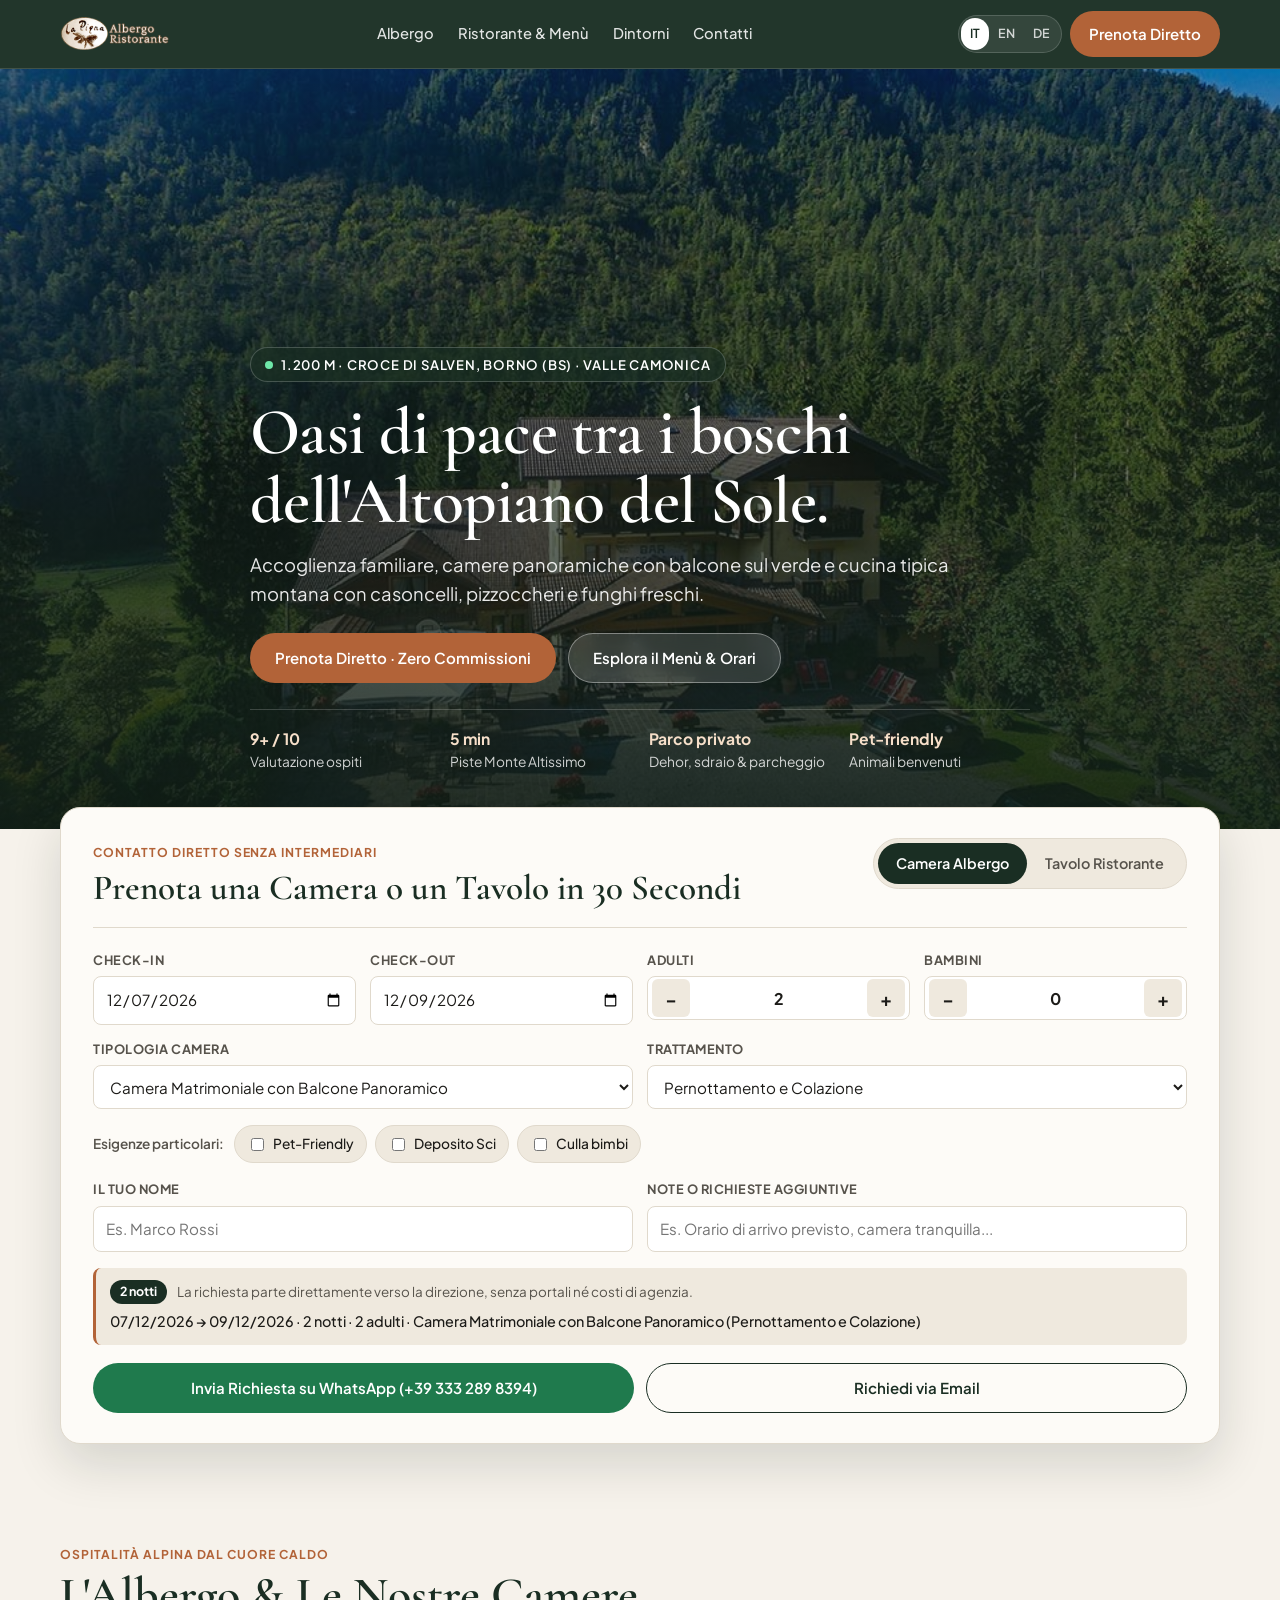
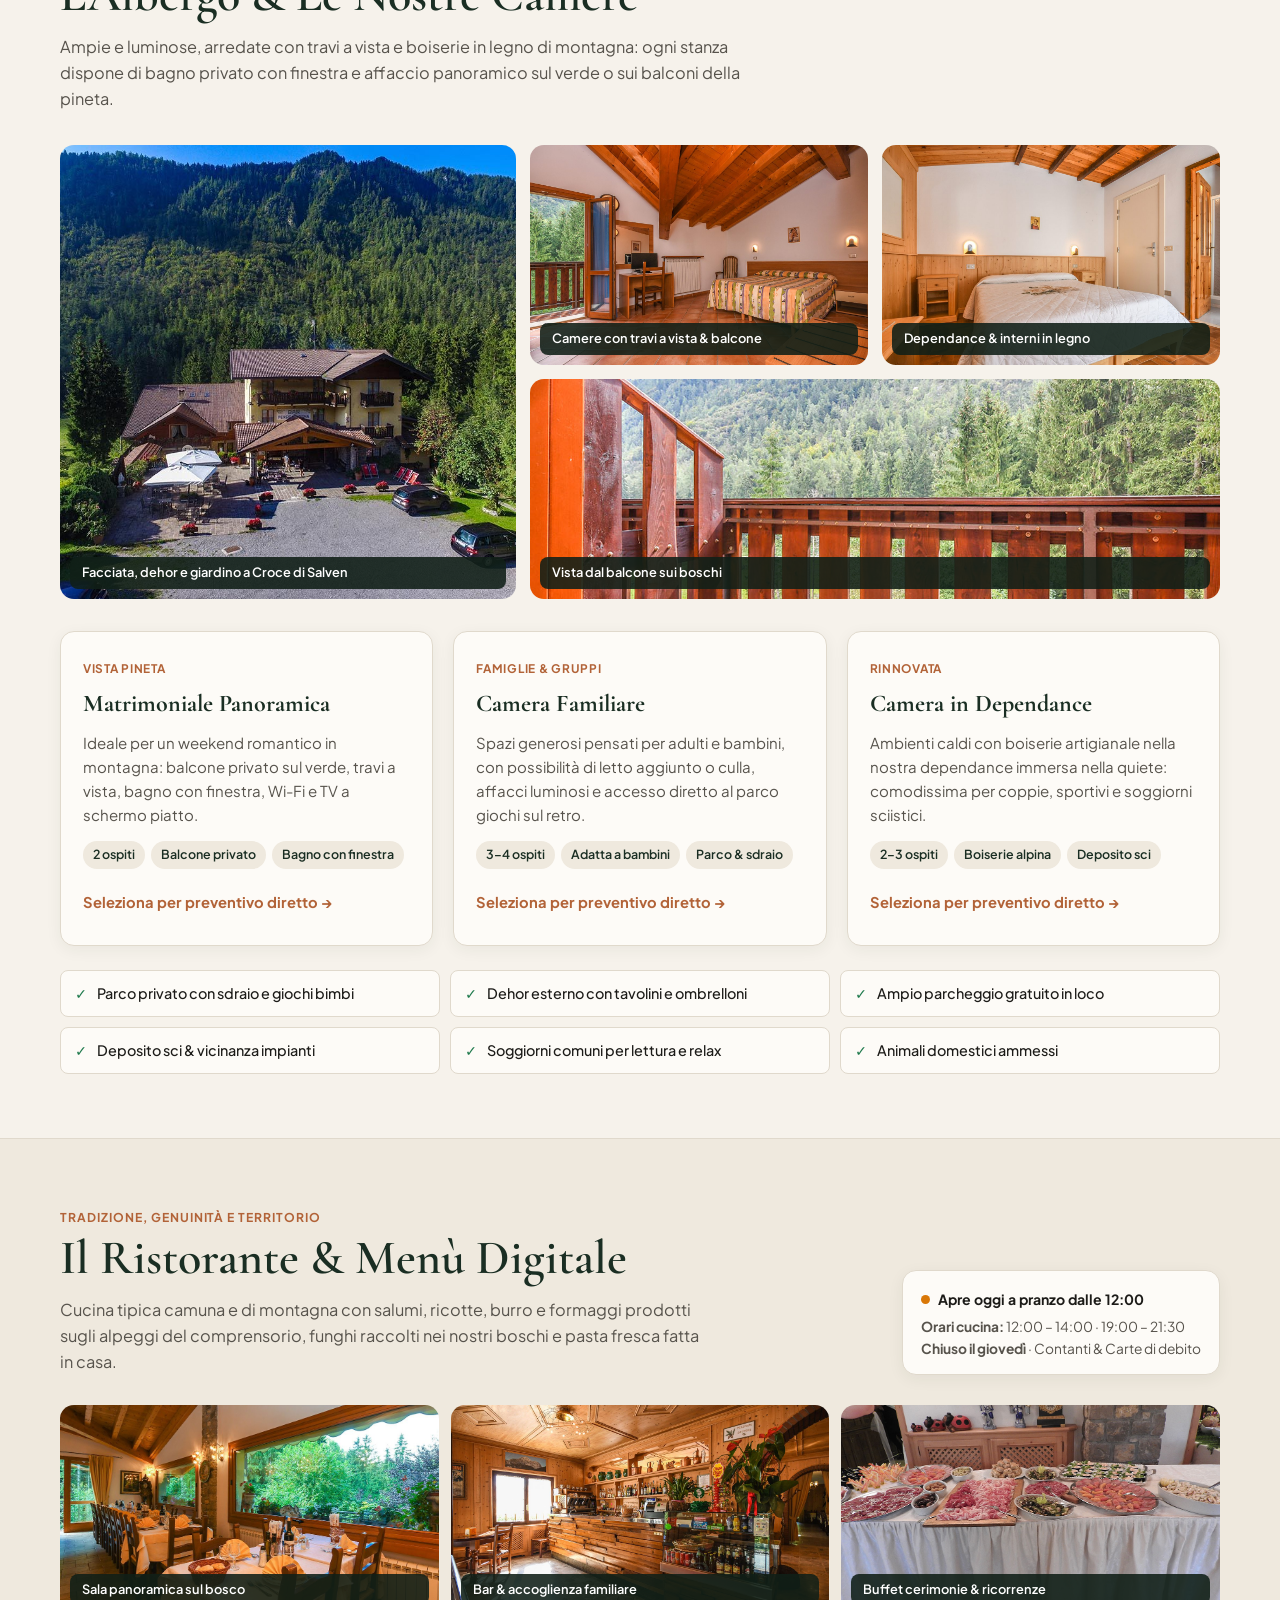
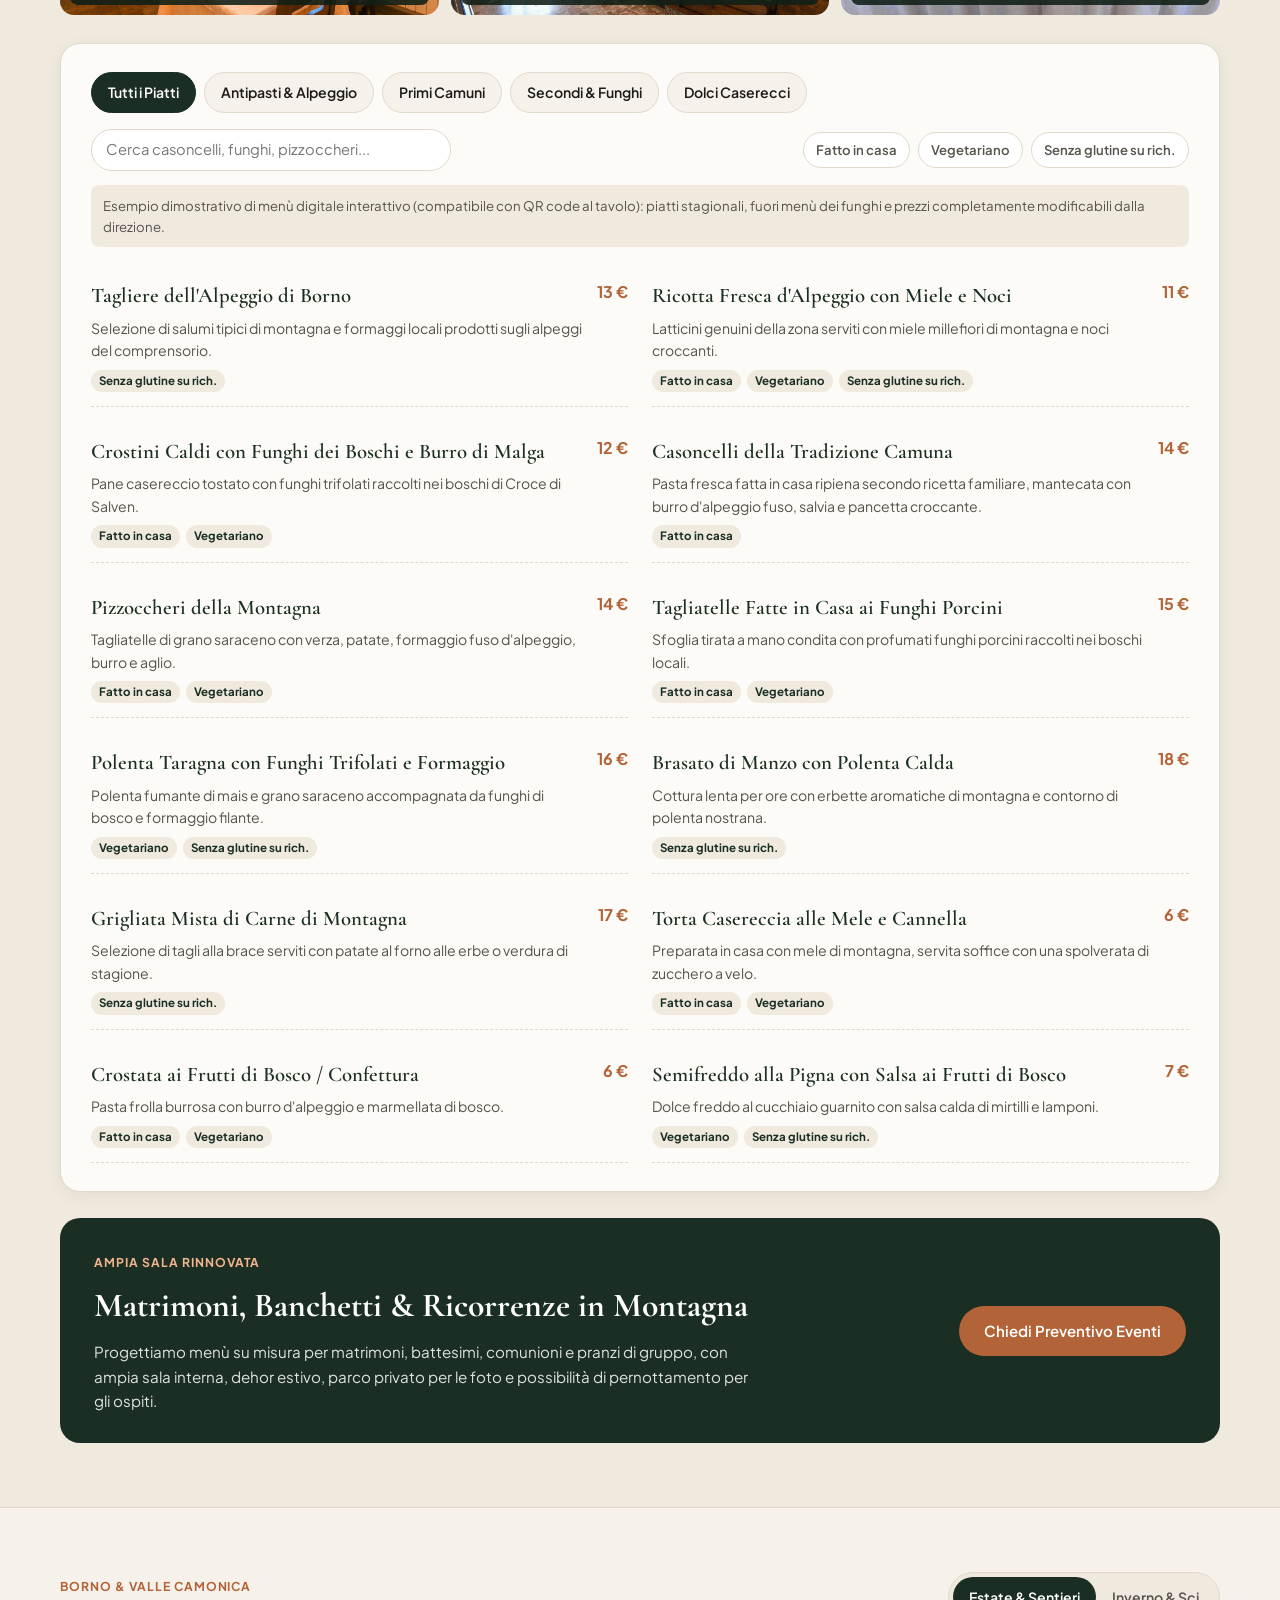
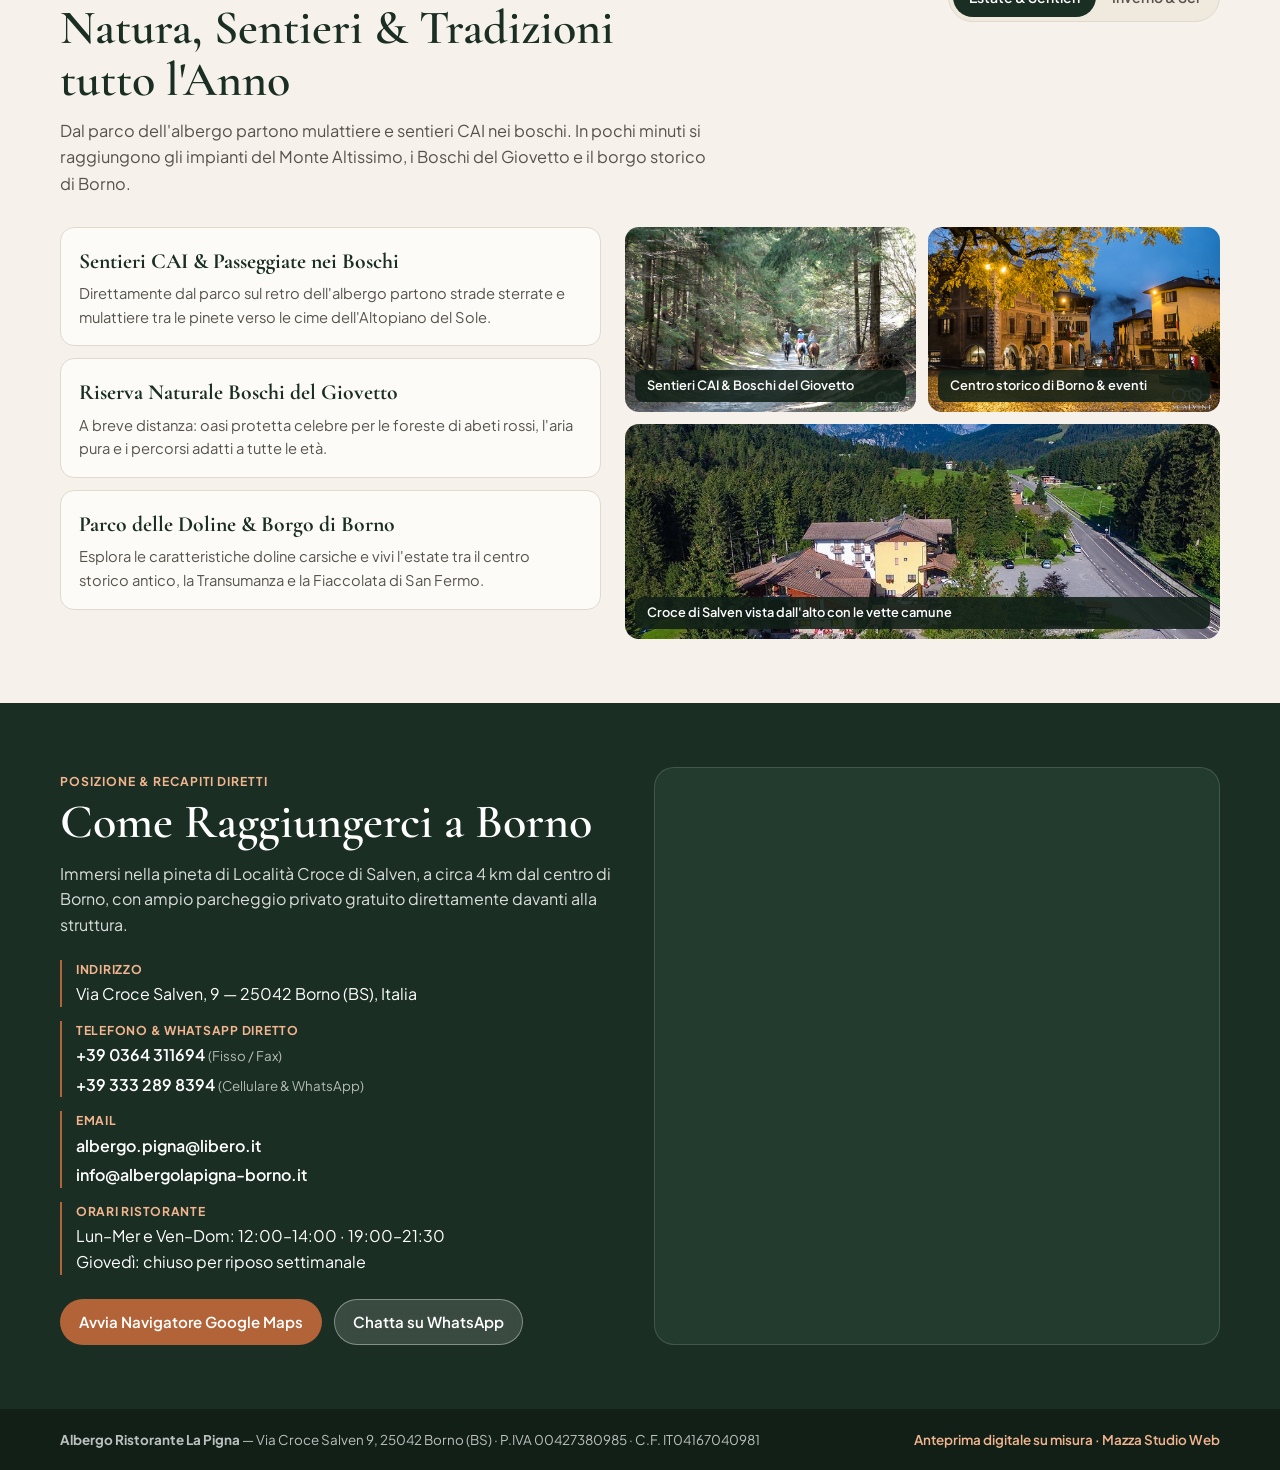
==== albergo-la-pigna/index.html @ 43ca241f "Deploy Albergo Ristorante La Pigna mobile-first demo" ====
<!DOCTYPE html>
<html lang="it">
<head>
  <meta charset="UTF-8">
  <meta name="viewport" content="width=device-width, initial-scale=1.0, viewport-fit=cover">
  <meta name="theme-color" content="#1A2E23">
  <link rel="icon" href="assets/logo.png" type="image/png">
  <title>Albergo Ristorante La Pigna — Croce di Salven, Borno (BS)</title>
  <meta name="description" content="Albergo Ristorante La Pigna a 1.200 m sull'Altopiano del Sole, Borno (Valle Camonica). Camere panoramiche, cucina tipica camuna, menù digitale e prenotazioni dirette senza commissioni.">
  <link rel="preconnect" href="https://fonts.googleapis.com">
  <link rel="preconnect" href="https://fonts.gstatic.com" crossorigin>
  <link href="https://fonts.googleapis.com/css2?family=Cormorant+Garamond:ital,wght@0,500;0,600;0,700;1,500;1,600&family=Plus+Jakarta+Sans:wght@400;500;600;700&display=swap" rel="stylesheet">
  <link rel="stylesheet" href="style.css">
</head>
<body>
  <!-- Header / Navigation -->
  <header class="site-header" id="top">
    <div class="container header-inner">
      <a href="#top" class="brand" aria-label="Albergo Ristorante La Pigna Home">
        <img src="assets/logo.png" alt="Albergo Ristorante La Pigna" class="brand-logo" width="150" height="60">
      </a>

      <nav class="desktop-nav" aria-label="Navigazione principale">
        <a href="#albergo" data-i18n="nav_hotel">Albergo</a>
        <a href="#ristorante" data-i18n="nav_menu">Ristorante &amp; Menù</a>
        <a href="#dintorni" data-i18n="nav_area">Dintorni</a>
        <a href="#contatti" data-i18n="nav_contact">Contatti</a>
      </nav>

      <div class="header-actions">
        <div class="lang-switch" role="group" aria-label="Seleziona lingua">
          <button type="button" class="lang-btn active" data-lang="it">IT</button>
          <button type="button" class="lang-btn" data-lang="en">EN</button>
          <button type="button" class="lang-btn" data-lang="de">DE</button>
        </div>
        <a href="#prenota" class="btn btn-accent header-cta" data-i18n="nav_book">Prenota Diretto</a>
        <button type="button" class="menu-toggle" id="menuToggle" aria-expanded="false" aria-controls="mobileDrawer" aria-label="Apri menu">
          <span></span><span></span><span></span>
        </button>
      </div>
    </div>

    <div class="mobile-drawer" id="mobileDrawer" hidden>
      <nav class="mobile-nav" aria-label="Menu mobile">
        <a href="#albergo" class="drawer-link" data-i18n="nav_hotel">Albergo</a>
        <a href="#ristorante" class="drawer-link" data-i18n="nav_menu">Ristorante &amp; Menù</a>
        <a href="#dintorni" class="drawer-link" data-i18n="nav_area">Dintorni</a>
        <a href="#prenota" class="drawer-link" data-i18n="nav_book">Prenota Diretto</a>
        <a href="#contatti" class="drawer-link" data-i18n="nav_contact">Contatti</a>
        <div class="drawer-phones">
          <a href="tel:+390364311694" class="drawer-phone-link">Fisso: +39 0364 311694</a>
          <a href="tel:+393332898394" class="drawer-phone-link">Cell / WhatsApp: +39 333 289 8394</a>
        </div>
      </nav>
    </div>
  </header>

  <main>
    <!-- Hero -->
    <section class="hero">
      <div class="hero-media">
        <img src="assets/ext-4.jpg" alt="Albergo Ristorante La Pigna immerso nella pineta di Croce di Salven a Borno" class="hero-img">
        <div class="hero-scrim"></div>
      </div>

      <div class="container hero-content">
        <div class="hero-kicker">
          <span class="dot-live"></span>
          <span data-i18n="hero_kicker">1.200 m · Croce di Salven, Borno (BS) · Valle Camonica</span>
        </div>
        <h1 class="hero-title" data-i18n="hero_title">Oasi di pace tra i boschi dell'Altopiano del Sole.</h1>
        <p class="hero-subtitle" data-i18n="hero_sub">Accoglienza familiare, camere panoramiche con balcone sul verde e cucina tipica montana con casoncelli, pizzoccheri e funghi freschi.</p>

        <div class="hero-ctas">
          <a href="#prenota" class="btn btn-accent btn-lg" data-i18n="hero_cta_book">Prenota Diretto · Zero Commissioni</a>
          <a href="#ristorante" class="btn btn-ghost btn-lg" data-i18n="hero_cta_menu">Esplora il Menù &amp; Orari</a>
        </div>

        <ul class="hero-trust" aria-label="Punti di forza">
          <li><strong>9+ / 10</strong> <span data-i18n="trust_rating">Valutazione ospiti</span></li>
          <li><strong>5 min</strong> <span data-i18n="trust_ski">Piste Monte Altissimo</span></li>
          <li><strong>Parco privato</strong> <span data-i18n="trust_park">Dehor, sdraio &amp; parcheggio</span></li>
          <li><strong>Pet-friendly</strong> <span data-i18n="trust_pets">Animali benvenuti</span></li>
        </ul>
      </div>
    </section>

    <!-- Direct Booking & Table Widget -->
    <section class="booking-section" id="prenota">
      <div class="container">
        <div class="booking-card">
          <div class="booking-header">
            <div>
              <span class="eyebrow" data-i18n="book_eyebrow">Contatto Diretto Senza Intermediari</span>
              <h2 class="section-title-sm" data-i18n="book_title">Prenota una Camera o un Tavolo in 30 Secondi</h2>
            </div>
            <div class="booking-tabs" role="tablist" aria-label="Tipo di prenotazione">
              <button type="button" class="tab-btn active" role="tab" aria-selected="true" data-tab="room" id="tabRoom" data-i18n="tab_room">Camera Albergo</button>
              <button type="button" class="tab-btn" role="tab" aria-selected="false" data-tab="table" id="tabTable" data-i18n="tab_table">Tavolo Ristorante</button>
            </div>
          </div>

          <!-- Room Form -->
          <div class="tab-panel active" id="panelRoom" role="tabpanel" aria-labelledby="tabRoom">
            <form id="roomForm" class="booking-form" novalidate>
              <div class="form-grid">
                <label class="field">
                  <span data-i18n="lbl_checkin">Check-in</span>
                  <input type="date" id="roomCheckin" required>
                </label>
                <label class="field">
                  <span data-i18n="lbl_checkout">Check-out</span>
                  <input type="date" id="roomCheckout" required>
                </label>
                <div class="field">
                  <span data-i18n="lbl_adults">Adulti</span>
                  <div class="stepper">
                    <button type="button" class="step-btn" data-target="adultsCount" data-delta="-1" aria-label="Riduci adulti">−</button>
                    <output id="adultsCount">2</output>
                    <button type="button" class="step-btn" data-target="adultsCount" data-delta="1" aria-label="Aumenta adulti">+</button>
                  </div>
                </div>
                <div class="field">
                  <span data-i18n="lbl_children">Bambini</span>
                  <div class="stepper">
                    <button type="button" class="step-btn" data-target="childrenCount" data-delta="-1" aria-label="Riduci bambini">−</button>
                    <output id="childrenCount">0</output>
                    <button type="button" class="step-btn" data-target="childrenCount" data-delta="1" aria-label="Aumenta bambini">+</button>
                  </div>
                </div>
                <label class="field field-wide">
                  <span data-i18n="lbl_roomtype">Tipologia Camera</span>
                  <select id="roomType">
                    <option value="Camera Matrimoniale con Balcone Panoramico">Camera Matrimoniale con Balcone Panoramico</option>
                    <option value="Camera Familiare Travi a Vista">Camera Familiare Travi a Vista</option>
                    <option value="Camera in Dependance Moderna">Camera in Dependance Moderna</option>
                  </select>
                </label>
                <label class="field field-wide">
                  <span data-i18n="lbl_board">Trattamento</span>
                  <select id="boardType">
                    <option value="Pernottamento e Colazione">Pernottamento e Colazione</option>
                    <option value="Mezza Pensione (Cucina Tipica)">Mezza Pensione (Cucina Tipica)</option>
                    <option value="Pensione Completa">Pensione Completa</option>
                    <option value="Solo Pernottamento">Solo Pernottamento</option>
                  </select>
                </label>
              </div>

              <div class="extra-row">
                <span class="extra-label" data-i18n="lbl_extras">Esigenze particolari:</span>
                <div class="chip-group">
                  <label class="check-chip"><input type="checkbox" value="Animale domestico al seguito" class="room-extra"> <span data-i18n="ext_pet">Pet-Friendly</span></label>
                  <label class="check-chip"><input type="checkbox" value="Deposito sci" class="room-extra"> <span data-i18n="ext_ski">Deposito Sci</span></label>
                  <label class="check-chip"><input type="checkbox" value="Richiesta culla" class="room-extra"> <span data-i18n="ext_crib">Culla bimbi</span></label>
                </div>
              </div>

              <div class="form-grid form-grid-2">
                <label class="field">
                  <span data-i18n="lbl_name">Il tuo Nome</span>
                  <input type="text" id="roomGuestName" placeholder="Es. Marco Rossi">
                </label>
                <label class="field">
                  <span data-i18n="lbl_notes">Note o richieste aggiuntive</span>
                  <input type="text" id="roomNotes" placeholder="Es. Orario di arrivo previsto, camera tranquilla...">
                </label>
              </div>

              <div class="booking-preview" id="roomPreview">
                <div class="preview-meta">
                  <span class="nights-pill" id="nightsBadge">2 notti</span>
                  <span data-i18n="preview_note">La richiesta parte direttamente verso la direzione, senza portali né costi di agenzia.</span>
                </div>
                <p class="preview-text" id="roomSummaryText"></p>
              </div>

              <div class="form-actions">
                <a href="#" id="roomWaBtn" target="_blank" rel="noopener noreferrer" class="btn btn-whatsapp btn-lg" data-i18n="btn_wa_room">Invia Richiesta su WhatsApp (+39 333 289 8394)</a>
                <a href="#" id="roomMailBtn" class="btn btn-outline btn-lg" data-i18n="btn_mail_room">Richiedi via Email</a>
              </div>
            </form>
          </div>

          <!-- Table Form -->
          <div class="tab-panel" id="panelTable" role="tabpanel" aria-labelledby="tabTable" hidden>
            <form id="tableForm" class="booking-form" novalidate>
              <div class="form-grid">
                <label class="field">
                  <span data-i18n="lbl_tdate">Data</span>
                  <input type="date" id="tableDate" required>
                </label>
                <label class="field">
                  <span data-i18n="lbl_slot">Fascia Oraria</span>
                  <select id="tableSlot">
                    <option value="Pranzo (12:00 - 14:00)">Pranzo (12:00 – 14:00)</option>
                    <option value="Cena (19:00 - 21:30)">Cena (19:00 – 21:30)</option>
                  </select>
                </label>
                <div class="field">
                  <span data-i18n="lbl_guests">Coperti</span>
                  <div class="stepper">
                    <button type="button" class="step-btn" data-target="tableGuestsCount" data-delta="-1" aria-label="Riduci coperti">−</button>
                    <output id="tableGuestsCount">4</output>
                    <button type="button" class="step-btn" data-target="tableGuestsCount" data-delta="1" aria-label="Aumenta coperti">+</button>
                  </div>
                </div>
                <label class="field">
                  <span data-i18n="lbl_occasion">Occasione</span>
                  <select id="tableOccasion">
                    <option value="Pranzo o Cena alla carta">Pranzo o Cena alla carta</option>
                    <option value="Tavolata di famiglia">Tavolata di famiglia</option>
                    <option value="Banchetto / Ricorrenza">Banchetto / Ricorrenza</option>
                  </select>
                </label>
              </div>

              <div class="alert-thursday" id="thursdayAlert" hidden role="status">
                <strong data-i18n="thu_title">Giorno di chiusura settimanale:</strong>
                <span data-i18n="thu_msg">il giovedì il ristorante osserva il turno di chiusura. Scegli un altro giorno tra lunedì, martedì, mercoledì, venerdì, sabato o domenica.</span>
              </div>

              <div class="form-grid form-grid-2">
                <label class="field">
                  <span data-i18n="lbl_name">Il tuo Nome</span>
                  <input type="text" id="tableGuestName" placeholder="Es. Laura Bianchi">
                </label>
                <label class="field">
                  <span data-i18n="lbl_allergies">Note o allergie alimentari</span>
                  <input type="text" id="tableNotes" placeholder="Es. Seggiolone bimbo, intolleranza al glutine, dehor esterno...">
                </label>
              </div>

              <div class="booking-preview">
                <p class="preview-text" id="tableSummaryText"></p>
              </div>

              <div class="form-actions">
                <a href="#" id="tableWaBtn" target="_blank" rel="noopener noreferrer" class="btn btn-whatsapp btn-lg" data-i18n="btn_wa_table">Prenota Tavolo su WhatsApp</a>
                <a href="tel:+390364311694" class="btn btn-outline btn-lg" data-i18n="btn_call_fixed">Chiama +39 0364 311694</a>
              </div>
            </form>
          </div>
        </div>
      </div>
    </section>

    <!-- Hotel & Rooms -->
    <section class="section" id="albergo">
      <div class="container">
        <div class="section-head">
          <span class="eyebrow" data-i18n="hotel_eyebrow">Ospitalità Alpina dal Cuore Caldo</span>
          <h2 class="section-title" data-i18n="hotel_title">L'Albergo &amp; Le Nostre Camere</h2>
          <p class="section-desc" data-i18n="hotel_desc">Ampie e luminose, arredate con travi a vista e boiserie in legno di montagna: ogni stanza dispone di bagno privato con finestra e affaccio panoramico sul verde o sui balconi della pineta.</p>
        </div>

        <div class="gallery-bento">
          <button type="button" class="bento-item bento-lg gallery-trigger" data-idx="0" aria-label="Apri foto facciata Albergo La Pigna">
            <img src="assets/ext-4.jpg" alt="Facciata alpina e dehor con ombrelloni dell'Albergo Ristorante La Pigna" loading="lazy">
            <span class="bento-caption" data-i18n="cap_ext">Facciata, dehor e giardino a Croce di Salven</span>
          </button>
          <button type="button" class="bento-item gallery-trigger" data-idx="1" aria-label="Apri foto camera con travi a vista e balcone">
            <img src="assets/room-1.jpg" alt="Camera luminosa con travi a vista in legno e portafinestra sul balcone" loading="lazy">
            <span class="bento-caption" data-i18n="cap_room1">Camere con travi a vista &amp; balcone</span>
          </button>
          <button type="button" class="bento-item gallery-trigger" data-idx="2" aria-label="Apri foto camera ristrutturata con boiserie">
            <img src="assets/room-4.jpg" alt="Camera rinnovata con boiserie in legno naturale" loading="lazy">
            <span class="bento-caption" data-i18n="cap_room4">Dependance &amp; interni in legno</span>
          </button>
          <button type="button" class="bento-item gallery-trigger" data-idx="3" aria-label="Apri foto vista dal balcone privato">
            <img src="assets/room-3.jpg" alt="Vista panoramica sulle pinete di Borno dal balcone privato della camera" loading="lazy">
            <span class="bento-caption" data-i18n="cap_balcony">Vista dal balcone sui boschi</span>
          </button>
        </div>

        <div class="rooms-grid">
          <article class="room-card">
            <div class="room-body">
              <span class="room-tag" data-i18n="r1_tag">Vista Pineta</span>
              <h3 data-i18n="r1_name">Matrimoniale Panoramica</h3>
              <p data-i18n="r1_desc">Ideale per un weekend romantico in montagna: balcone privato sul verde, travi a vista, bagno con finestra, Wi-Fi e TV a schermo piatto.</p>
              <ul class="room-specs">
                <li>2 ospiti</li>
                <li>Balcone privato</li>
                <li>Bagno con finestra</li>
              </ul>
              <button type="button" class="btn-link pick-room" data-room="Camera Matrimoniale con Balcone Panoramico" data-i18n="r_cta">Seleziona per preventivo diretto →</button>
            </div>
          </article>

          <article class="room-card">
            <div class="room-body">
              <span class="room-tag" data-i18n="r2_tag">Famiglie &amp; Gruppi</span>
              <h3 data-i18n="r2_name">Camera Familiare</h3>
              <p data-i18n="r2_desc">Spazi generosi pensati per adulti e bambini, con possibilità di letto aggiunto o culla, affacci luminosi e accesso diretto al parco giochi sul retro.</p>
              <ul class="room-specs">
                <li>3–4 ospiti</li>
                <li>Adatta a bambini</li>
                <li>Parco &amp; sdraio</li>
              </ul>
              <button type="button" class="btn-link pick-room" data-room="Camera Familiare Travi a Vista" data-i18n="r_cta">Seleziona per preventivo diretto →</button>
            </div>
          </article>

          <article class="room-card">
            <div class="room-body">
              <span class="room-tag" data-i18n="r3_tag">Rinnovata</span>
              <h3 data-i18n="r3_name">Camera in Dependance</h3>
              <p data-i18n="r3_desc">Ambienti caldi con boiserie artigianale nella nostra dependance immersa nella quiete: comodissima per coppie, sportivi e soggiorni sciistici.</p>
              <ul class="room-specs">
                <li>2–3 ospiti</li>
                <li>Boiserie alpina</li>
                <li>Deposito sci</li>
              </ul>
              <button type="button" class="btn-link pick-room" data-room="Camera in Dependance Moderna" data-i18n="r_cta">Seleziona per preventivo diretto →</button>
            </div>
          </article>
        </div>

        <div class="amenities-strip">
          <div class="amenity-pill"><span>✓</span> <span data-i18n="am1">Parco privato con sdraio e giochi bimbi</span></div>
          <div class="amenity-pill"><span>✓</span> <span data-i18n="am2">Dehor esterno con tavolini e ombrelloni</span></div>
          <div class="amenity-pill"><span>✓</span> <span data-i18n="am3">Ampio parcheggio gratuito in loco</span></div>
          <div class="amenity-pill"><span>✓</span> <span data-i18n="am4">Deposito sci &amp; vicinanza impianti</span></div>
          <div class="amenity-pill"><span>✓</span> <span data-i18n="am5">Soggiorni comuni per lettura e relax</span></div>
          <div class="amenity-pill"><span>✓</span> <span data-i18n="am6">Animali domestici ammessi</span></div>
        </div>
      </div>
    </section>

    <!-- Restaurant & Interactive Digital Menu -->
    <section class="section section-alt" id="ristorante">
      <div class="container">
        <div class="section-head-split">
          <div>
            <span class="eyebrow" data-i18n="rest_eyebrow">Tradizione, Genuinità e Territorio</span>
            <h2 class="section-title" data-i18n="rest_title">Il Ristorante &amp; Menù Digitale</h2>
            <p class="section-desc" data-i18n="rest_desc">Cucina tipica camuna e di montagna con salumi, ricotte, burro e formaggi prodotti sugli alpeggi del comprensorio, funghi raccolti nei nostri boschi e pasta fresca fatta in casa.</p>
          </div>
          <div class="hours-box">
            <div class="live-status" id="liveOpenStatus">
              <span class="status-dot"></span>
              <span id="liveOpenText">Verifica orario...</span>
            </div>
            <p class="hours-lines">
              <strong data-i18n="hrs_label">Orari cucina:</strong> 12:00 – 14:00 · 19:00 – 21:30<br>
              <strong data-i18n="hrs_closed">Chiuso il giovedì</strong> · <span data-i18n="hrs_pay">Contanti &amp; Carte di debito</span>
            </p>
          </div>
        </div>

        <div class="rest-gallery">
          <button type="button" class="rest-photo gallery-trigger" data-idx="4" aria-label="Apri foto sala ristorante panoramica">
            <img src="assets/rest-2.jpg" alt="Sala ristorante con vetrate panoramiche sul bosco di Croce di Salven" loading="lazy">
            <span class="bento-caption" data-i18n="cap_hall">Sala panoramica sul bosco</span>
          </button>
          <button type="button" class="rest-photo gallery-trigger" data-idx="5" aria-label="Apri foto bar e accoglienza in legno">
            <img src="assets/rest-1.jpg" alt="Bar alpino e banco accoglienza in legno dell'Albergo La Pigna" loading="lazy">
            <span class="bento-caption" data-i18n="cap_bar">Bar &amp; accoglienza familiare</span>
          </button>
          <button type="button" class="rest-photo gallery-trigger" data-idx="6" aria-label="Apri foto buffet per banchetti e cerimonie">
            <img src="assets/rest-4.jpg" alt="Gran buffet di salumi e specialità montane per cerimonie e banchetti" loading="lazy">
            <span class="bento-caption" data-i18n="cap_banquet">Buffet cerimonie &amp; ricorrenze</span>
          </button>
        </div>

        <!-- QR Interactive Menu Engine -->
        <div class="menu-shell">
          <div class="menu-toolbar">
            <div class="menu-cats" role="tablist" aria-label="Categorie del menù">
              <button type="button" class="cat-pill active" data-cat="all" data-i18n="cat_all">Tutti i Piatti</button>
              <button type="button" class="cat-pill" data-cat="antipasti" data-i18n="cat_ant">Antipasti &amp; Alpeggio</button>
              <button type="button" class="cat-pill" data-cat="primi" data-i18n="cat_primi">Primi Camuni</button>
              <button type="button" class="cat-pill" data-cat="secondi" data-i18n="cat_sec">Secondi &amp; Funghi</button>
              <button type="button" class="cat-pill" data-cat="dolci" data-i18n="cat_dolci">Dolci Caserecci</button>
            </div>

            <div class="menu-filters">
              <div class="search-wrap">
                <input type="search" id="menuSearch" placeholder="Cerca casoncelli, funghi, pizzoccheri..." aria-label="Cerca nel menù">
              </div>
              <div class="diet-chips">
                <button type="button" class="diet-chip" data-tag="casa" data-i18n="tag_home">Fatto in casa</button>
                <button type="button" class="diet-chip" data-tag="veg" data-i18n="tag_veg">Vegetariano</button>
                <button type="button" class="diet-chip" data-tag="sg" data-i18n="tag_gf">Senza glutine su rich.</button>
              </div>
            </div>
          </div>

          <p class="menu-demo-note" data-i18n="menu_note">Esempio dimostrativo di menù digitale interattivo (compatibile con QR code al tavolo): piatti stagionali, fuori menù dei funghi e prezzi completamente modificabili dalla direzione.</p>

          <div class="menu-list" id="menuList" aria-live="polite"></div>

          <div class="menu-empty" id="menuEmpty" hidden>
            <p data-i18n="menu_empty">Nessun piatto corrisponde ai filtri selezionati.</p>
            <button type="button" class="btn btn-outline" id="resetMenuBtn" data-i18n="menu_reset">Mostra tutto il menù</button>
          </div>
        </div>

        <!-- Banquets Spotlight -->
        <div class="banquet-banner">
          <div class="banquet-text">
            <span class="eyebrow eyebrow-light" data-i18n="banq_eye">Ampia Sala Rinnovata</span>
            <h3 data-i18n="banq_title">Matrimoni, Banchetti &amp; Ricorrenze in Montagna</h3>
            <p data-i18n="banq_desc">Progettiamo menù su misura per matrimoni, battesimi, comunioni e pranzi di gruppo, con ampia sala interna, dehor estivo, parco privato per le foto e possibilità di pernottamento per gli ospiti.</p>
          </div>
          <a href="https://wa.me/393332898394?text=Buongiorno%2C%20vorremmo%20informazioni%20per%20organizzare%20un%20banchetto%20o%20ricorrenza%20presso%20l%27Albergo%20Ristorante%20La%20Pigna." target="_blank" rel="noopener noreferrer" class="btn btn-accent btn-lg" data-i18n="banq_cta">Chiedi Preventivo Eventi</a>
        </div>
      </div>
    </section>

    <!-- Surroundings & 4 Seasons -->
    <section class="section" id="dintorni">
      <div class="container">
        <div class="section-head-split">
          <div>
            <span class="eyebrow" data-i18n="area_eyebrow">Borno &amp; Valle Camonica</span>
            <h2 class="section-title" data-i18n="area_title">Natura, Sentieri &amp; Tradizioni tutto l'Anno</h2>
            <p class="section-desc" data-i18n="area_desc">Dal parco dell'albergo partono mulattiere e sentieri CAI nei boschi. In pochi minuti si raggiungono gli impianti del Monte Altissimo, i Boschi del Giovetto e il borgo storico di Borno.</p>
          </div>
          <div class="season-tabs" role="group" aria-label="Stagione">
            <button type="button" class="season-btn active" data-season="summer" data-i18n="sea_sum">Estate &amp; Sentieri</button>
            <button type="button" class="season-btn" data-season="winter" data-i18n="sea_win">Inverno &amp; Sci</button>
          </div>
        </div>

        <div class="area-grid">
          <div class="area-cards" id="areaCards"></div>
          <div class="area-photos">
            <button type="button" class="area-photo gallery-trigger" data-idx="7" aria-label="Apri foto sentiero nei boschi di Borno">
              <img src="assets/dint-2.jpg" alt="Escursione tra gli abeti nei boschi dell'Altopiano del Sole" loading="lazy">
              <span class="bento-caption" data-i18n="cap_trail">Sentieri CAI &amp; Boschi del Giovetto</span>
            </button>
            <button type="button" class="area-photo gallery-trigger" data-idx="8" aria-label="Apri foto piazza storica di Borno la sera">
              <img src="assets/dint-3.jpg" alt="Piazza storica illuminata di Borno in Valle Camonica" loading="lazy">
              <span class="bento-caption" data-i18n="cap_borno">Centro storico di Borno &amp; eventi</span>
            </button>
            <button type="button" class="area-photo area-photo-wide gallery-trigger" data-idx="9" aria-label="Apri foto aerea valli attorno all'Albergo La Pigna">
              <img src="assets/ext-1.jpg" alt="Vista aerea dell'Albergo La Pigna circondato dalle vette della Valle Camonica" loading="lazy">
              <span class="bento-caption" data-i18n="cap_aerial">Croce di Salven vista dall'alto con le vette camune</span>
            </button>
          </div>
        </div>
      </div>
    </section>

    <!-- Location & Unified Contacts -->
    <section class="section section-dark" id="contatti">
      <div class="container">
        <div class="contacts-grid">
          <div class="contacts-info">
            <span class="eyebrow eyebrow-light" data-i18n="cnt_eye">Posizione &amp; Recapiti Diretti</span>
            <h2 class="section-title section-title-light" data-i18n="cnt_title">Come Raggiungerci a Borno</h2>
            <p class="contacts-lead" data-i18n="cnt_lead">Immersi nella pineta di Località Croce di Salven, a circa 4 km dal centro di Borno, con ampio parcheggio privato gratuito direttamente davanti alla struttura.</p>

            <div class="contact-items">
              <div class="contact-item">
                <span class="ci-label" data-i18n="ci_addr">Indirizzo</span>
                <p>Via Croce Salven, 9 — 25042 Borno (BS), Italia</p>
              </div>
              <div class="contact-item">
                <span class="ci-label" data-i18n="ci_phones">Telefono &amp; WhatsApp Diretto</span>
                <div class="ci-links">
                  <a href="tel:+390364311694">+39 0364 311694 <small>(Fisso / Fax)</small></a>
                  <a href="https://wa.me/393332898394" target="_blank" rel="noopener noreferrer">+39 333 289 8394 <small>(Cellulare &amp; WhatsApp)</small></a>
                </div>
              </div>
              <div class="contact-item">
                <span class="ci-label">Email</span>
                <div class="ci-links">
                  <a href="mailto:albergo.pigna@libero.it">albergo.pigna@libero.it</a>
                  <a href="mailto:info@albergolapigna-borno.it">info@albergolapigna-borno.it</a>
                </div>
              </div>
              <div class="contact-item">
                <span class="ci-label" data-i18n="ci_hours">Orari Ristorante</span>
                <p data-i18n="ci_hours_val">Lun–Mer e Ven–Dom: 12:00–14:00 · 19:00–21:30<br>Giovedì: chiuso per riposo settimanale</p>
              </div>
            </div>

            <div class="contacts-btns">
              <a href="https://www.google.com/maps/dir/?api=1&destination=45.9456689,10.1545674" target="_blank" rel="noopener noreferrer" class="btn btn-accent" data-i18n="btn_maps">Avvia Navigatore Google Maps</a>
              <a href="https://wa.me/393332898394" target="_blank" rel="noopener noreferrer" class="btn btn-ghost" data-i18n="btn_chat_wa">Chatta su WhatsApp</a>
            </div>
          </div>

          <div class="map-frame-wrap">
            <iframe
              title="Mappa Albergo Ristorante La Pigna Borno"
              src="https://maps.google.com/maps?q=45.9456689,10.1545674&hl=it&z=14&output=embed"
              loading="lazy"
              referrerpolicy="no-referrer-when-downgrade"
              allowfullscreen>
            </iframe>
          </div>
        </div>
      </div>
    </section>
  </main>

  <footer class="site-footer">
    <div class="container footer-inner">
      <div>
        <strong>Albergo Ristorante La Pigna</strong> — Via Croce Salven 9, 25042 Borno (BS) · P.IVA 00427380985 · C.F. IT04167040981
      </div>
      <div class="footer-credit" data-i18n="footer_demo">
        Anteprima digitale su misura · Mazza Studio Web
      </div>
    </div>
  </footer>

  <!-- Mobile Sticky Bottom Bar -->
  <div class="mobile-sticky-bar" aria-label="Azioni rapide">
    <a href="tel:+390364311694" class="sticky-act">
      <span>📞</span>
      <small data-i18n="st_call">Chiama</small>
    </a>
    <a href="#ristorante" class="sticky-act">
      <span>🍽️</span>
      <small data-i18n="st_menu">Menù</small>
    </a>
    <a href="#prenota" class="sticky-act sticky-act-primary">
      <span>💬</span>
      <small data-i18n="st_book">Prenota Diretto</small>
    </a>
  </div>

  <!-- Lightbox Modal -->
  <div class="lightbox" id="lightbox" hidden role="dialog" aria-modal="true" aria-label="Galleria fotografica">
    <button type="button" class="lb-close" id="lbClose" aria-label="Chiudi">✕</button>
    <button type="button" class="lb-nav lb-prev" id="lbPrev" aria-label="Foto precedente">‹</button>
    <figure class="lb-figure">
      <img src="" alt="" id="lbImg">
      <figcaption id="lbCap"></figcaption>
    </figure>
    <button type="button" class="lb-nav lb-next" id="lbNext" aria-label="Foto successiva">›</button>
  </div>

  <script src="app.js"></script>
</body>
</html>
---- albergo-la-pigna/style.css ----
:root {
  --bg: #F6F2EB;
  --surface: #FDFBF7;
  --surface-alt: #EFE9DE;
  --spruce: #1A2E23;
  --spruce-deep: #111F17;
  --accent: #B26338;
  --accent-hover: #984F28;
  --whatsapp: #1F7A4D;
  --whatsapp-hover: #18623D;
  --ink: #1C1B18;
  --muted: #57534C;
  --border: #E0D9CC;
  --border-dark: rgba(255, 255, 255, 0.14);
  --radius-sm: 8px;
  --radius: 14px;
  --radius-lg: 20px;
  --shadow-sm: 0 4px 16px rgba(26, 46, 35, 0.06);
  --shadow-lg: 0 20px 50px rgba(17, 31, 23, 0.14);
  --font-display: 'Cormorant Garamond', Georgia, serif;
  --font-body: 'Plus Jakarta Sans', system-ui, -apple-system, sans-serif;
}

*, *::before, *::after {
  box-sizing: border-box;
}

html {
  scroll-behavior: smooth;
  scroll-padding-top: 76px;
}

body {
  margin: 0;
  background: var(--bg);
  color: var(--ink);
  font-family: var(--font-body);
  font-size: 16px;
  line-height: 1.6;
  -webkit-font-smoothing: antialiased;
  overflow-x: hidden;
  padding-bottom: calc(68px + env(safe-area-inset-bottom));
}

@media (min-width: 768px) {
  body {
    padding-bottom: 0;
  }
}

img {
  max-width: 100%;
  display: block;
}

a {
  color: inherit;
  text-decoration: none;
}

button, input, select {
  font: inherit;
  color: inherit;
}

.container {
  width: min(1160px, 100% - 32px);
  margin-inline: auto;
}

/* Header */
.site-header {
  position: sticky;
  top: 0;
  z-index: 40;
  background: rgba(26, 46, 35, 0.96);
  backdrop-filter: blur(12px);
  border-bottom: 1px solid var(--border-dark);
  color: #fff;
}

.header-inner {
  min-height: 68px;
  display: flex;
  align-items: center;
  justify-content: space-between;
  gap: 12px;
}

.brand {
  display: flex;
  align-items: center;
  flex-shrink: 0;
}

.brand-logo {
  height: 44px;
  width: auto;
  object-fit: contain;
}

.desktop-nav {
  display: none;
  gap: 24px;
  font-size: 0.92rem;
  font-weight: 500;
  color: rgba(255, 255, 255, 0.88);
}

.desktop-nav a:hover {
  color: #fff;
}

.header-actions {
  display: flex;
  align-items: center;
  gap: 8px;
}

.lang-switch {
  display: inline-flex;
  background: rgba(255, 255, 255, 0.08);
  border: 1px solid rgba(255, 255, 255, 0.16);
  border-radius: 999px;
  padding: 2px;
}

.lang-btn {
  border: 0;
  background: transparent;
  color: rgba(255, 255, 255, 0.78);
  font-size: 0.78rem;
  font-weight: 600;
  padding: 6px 9px;
  border-radius: 999px;
  cursor: pointer;
  transition: background 0.2s, color 0.2s;
}

.lang-btn.active {
  background: #fff;
  color: var(--spruce);
}

.site-header .header-cta {
  display: none;
}

.menu-toggle {
  width: 44px;
  height: 44px;
  border-radius: 10px;
  border: 1px solid rgba(255, 255, 255, 0.2);
  background: rgba(255, 255, 255, 0.08);
  display: flex;
  flex-direction: column;
  justify-content: center;
  align-items: center;
  gap: 5px;
  cursor: pointer;
}

.menu-toggle span {
  width: 20px;
  height: 2px;
  background: #fff;
  border-radius: 2px;
}

.mobile-drawer {
  background: var(--spruce-deep);
  border-top: 1px solid var(--border-dark);
  padding: 16px 0 20px;
}

.mobile-nav {
  width: min(1160px, 100% - 32px);
  margin-inline: auto;
  display: flex;
  flex-direction: column;
  gap: 6px;
}

.drawer-link {
  padding: 12px 10px;
  border-radius: var(--radius-sm);
  font-weight: 600;
  color: #fff;
  border-bottom: 1px solid rgba(255, 255, 255, 0.06);
}

.drawer-phones {
  display: flex;
  flex-direction: column;
  gap: 8px;
  margin-top: 8px;
  padding: 12px;
  background: rgba(255, 255, 255, 0.06);
  border-radius: var(--radius-sm);
}

.drawer-phone-link {
  font-size: 0.9rem;
  color: #f3e9dc;
}

@media (min-width: 920px) {
  .desktop-nav {
    display: flex;
  }
  .site-header .header-cta {
    display: inline-flex;
  }
  .menu-toggle, .mobile-drawer {
    display: none !important;
  }
}

/* Buttons */
.btn {
  display: inline-flex;
  align-items: center;
  justify-content: center;
  gap: 8px;
  min-height: 44px;
  padding: 10px 18px;
  border-radius: 999px;
  font-weight: 600;
  font-size: 0.94rem;
  border: 1px solid transparent;
  cursor: pointer;
  transition: transform 0.15s ease, background 0.2s ease, border-color 0.2s ease;
  text-align: center;
}

.btn:active {
  transform: scale(0.98);
}

.btn-lg {
  min-height: 48px;
  padding: 12px 24px;
}

.btn-accent {
  background: var(--accent);
  color: #fff;
}

.btn-accent:hover {
  background: var(--accent-hover);
}

.btn-whatsapp {
  background: var(--whatsapp);
  color: #fff;
}

.btn-whatsapp:hover {
  background: var(--whatsapp-hover);
}

.btn-ghost {
  background: rgba(255, 255, 255, 0.14);
  border-color: rgba(255, 255, 255, 0.38);
  color: #fff;
  backdrop-filter: blur(8px);
}

.btn-ghost:hover {
  background: rgba(255, 255, 255, 0.22);
}

.btn-outline {
  background: transparent;
  border-color: var(--spruce);
  color: var(--spruce);
}

.btn-outline:hover {
  background: var(--spruce);
  color: #fff;
}

.btn-link {
  border: 0;
  background: transparent;
  padding: 8px 0;
  color: var(--accent);
  font-weight: 700;
  font-size: 0.92rem;
  cursor: pointer;
  display: inline-flex;
  align-items: center;
}

.btn-link:hover {
  color: var(--accent-hover);
}

/* Hero */
.hero {
  position: relative;
  min-height: calc(92svh - 68px);
  max-height: 780px;
  display: flex;
  align-items: flex-end;
  padding: 44px 0 56px;
  color: #fff;
  overflow: hidden;
  background: var(--spruce);
}

.hero-media {
  position: absolute;
  inset: 0;
}

.hero-img {
  width: 100%;
  height: 100%;
  object-fit: cover;
  object-position: center 42%;
}

.hero-scrim {
  position: absolute;
  inset: 0;
  background: linear-gradient(180deg, rgba(17, 31, 23, 0.34) 0%, rgba(17, 31, 23, 0.62) 52%, rgba(17, 31, 23, 0.90) 100%);
}

.hero-content {
  position: relative;
  z-index: 2;
  max-width: 780px;
}

.hero-kicker {
  display: inline-flex;
  align-items: center;
  gap: 8px;
  font-size: 0.82rem;
  letter-spacing: 0.06em;
  text-transform: uppercase;
  font-weight: 600;
  background: rgba(26, 46, 35, 0.72);
  border: 1px solid rgba(255, 255, 255, 0.2);
  padding: 6px 14px;
  border-radius: 999px;
  margin-bottom: 16px;
}

.dot-live {
  width: 8px;
  height: 8px;
  border-radius: 50%;
  background: #6EE7A8;
}

.hero-title {
  margin: 0 0 14px;
  font-family: var(--font-display);
  font-weight: 600;
  font-size: clamp(2.25rem, 6vw, 4.1rem);
  line-height: 1.05;
  letter-spacing: -0.01em;
}

.hero-subtitle {
  margin: 0 0 24px;
  font-size: clamp(1rem, 2.2vw, 1.15rem);
  color: rgba(255, 255, 255, 0.9);
  max-width: 60ch;
}

.hero-ctas {
  display: flex;
  flex-wrap: wrap;
  gap: 12px;
  margin-bottom: 26px;
}

.hero-trust {
  list-style: none;
  margin: 0;
  padding: 16px 0 0;
  border-top: 1px solid rgba(255, 255, 255, 0.18);
  display: grid;
  grid-template-columns: repeat(2, 1fr);
  gap: 10px 18px;
  font-size: 0.86rem;
}

.hero-trust li strong {
  display: block;
  color: #F6DFC9;
  font-size: 0.98rem;
}

.hero-trust li span {
  color: rgba(255, 255, 255, 0.8);
}

@media (min-width: 768px) {
  .hero-trust {
    grid-template-columns: repeat(4, 1fr);
  }
}

/* Booking Card */
.booking-section {
  position: relative;
  z-index: 5;
  margin-top: -22px;
  padding-bottom: 32px;
}

.booking-card {
  background: var(--surface);
  border: 1px solid var(--border);
  border-radius: var(--radius-lg);
  box-shadow: var(--shadow-lg);
  padding: 22px 18px;
}

@media (min-width: 768px) {
  .booking-card {
    padding: 30px 32px;
  }
}

.booking-header {
  display: flex;
  flex-direction: column;
  gap: 16px;
  margin-bottom: 22px;
  padding-bottom: 18px;
  border-bottom: 1px solid var(--border);
}

@media (min-width: 820px) {
  .booking-header {
    flex-direction: row;
    align-items: flex-end;
    justify-content: space-between;
  }
}

.eyebrow {
  display: inline-block;
  font-size: 0.76rem;
  font-weight: 700;
  letter-spacing: 0.08em;
  text-transform: uppercase;
  color: var(--accent);
  margin-bottom: 6px;
}

.eyebrow-light {
  color: #F2B58F;
}

.section-title-sm {
  margin: 0;
  font-family: var(--font-display);
  font-size: clamp(1.6rem, 3.2vw, 2.2rem);
  font-weight: 600;
  line-height: 1.15;
  color: var(--spruce);
}

.booking-tabs {
  display: inline-flex;
  background: var(--surface-alt);
  padding: 4px;
  border-radius: 999px;
  border: 1px solid var(--border);
  align-self: flex-start;
}

.tab-btn {
  border: 0;
  background: transparent;
  padding: 9px 18px;
  border-radius: 999px;
  font-weight: 600;
  font-size: 0.9rem;
  cursor: pointer;
  color: var(--muted);
  min-height: 40px;
}

.tab-btn.active {
  background: var(--spruce);
  color: #fff;
}

.form-grid {
  display: grid;
  grid-template-columns: 1fr;
  gap: 14px;
  margin-bottom: 16px;
}

@media (min-width: 600px) {
  .form-grid {
    grid-template-columns: repeat(2, 1fr);
  }
}

@media (min-width: 960px) {
  .form-grid {
    grid-template-columns: repeat(4, 1fr);
  }
  .field-wide {
    grid-column: span 2;
  }
  .form-grid-2 {
    grid-template-columns: repeat(2, 1fr);
  }
}

.field {
  display: flex;
  flex-direction: column;
  gap: 6px;
}

.field > span {
  font-size: 0.8rem;
  font-weight: 700;
  color: var(--muted);
  text-transform: uppercase;
  letter-spacing: 0.04em;
}

.field input, .field select {
  width: 100%;
  min-height: 44px;
  padding: 10px 12px;
  border: 1px solid var(--border);
  border-radius: var(--radius-sm);
  background: #fff;
  font-size: 0.95rem;
}

.field input:focus, .field select:focus {
  outline: 2px solid rgba(178, 99, 56, 0.35);
  border-color: var(--accent);
}

.stepper {
  display: flex;
  align-items: center;
  justify-content: space-between;
  min-height: 44px;
  border: 1px solid var(--border);
  border-radius: var(--radius-sm);
  background: #fff;
  padding: 2px 4px;
}

.step-btn {
  width: 38px;
  height: 38px;
  border: 0;
  background: var(--surface-alt);
  border-radius: 6px;
  font-size: 1.15rem;
  font-weight: 700;
  cursor: pointer;
}

.step-btn:hover {
  background: var(--border);
}

.stepper output {
  font-weight: 700;
  font-size: 1rem;
  min-width: 28px;
  text-align: center;
}

.extra-row {
  display: flex;
  flex-wrap: wrap;
  align-items: center;
  gap: 10px;
  margin-bottom: 16px;
}

.extra-label {
  font-size: 0.85rem;
  font-weight: 600;
  color: var(--muted);
}

.chip-group {
  display: flex;
  flex-wrap: wrap;
  gap: 8px;
}

.check-chip {
  display: inline-flex;
  align-items: center;
  gap: 6px;
  padding: 7px 12px;
  border-radius: 999px;
  background: var(--surface-alt);
  border: 1px solid var(--border);
  font-size: 0.86rem;
  font-weight: 500;
  cursor: pointer;
}

.check-chip input {
  accent-color: var(--accent);
}

.alert-thursday {
  background: #FFF3E5;
  border: 1px solid #E5A97C;
  color: #6B3212;
  border-radius: var(--radius-sm);
  padding: 12px 14px;
  margin-bottom: 16px;
  font-size: 0.92rem;
}

.booking-preview {
  background: var(--surface-alt);
  border-left: 3px solid var(--accent);
  border-radius: var(--radius-sm);
  padding: 12px 14px;
  margin-bottom: 18px;
}

.preview-meta {
  display: flex;
  flex-wrap: wrap;
  align-items: center;
  gap: 10px;
  margin-bottom: 6px;
  font-size: 0.84rem;
  color: var(--muted);
}

.nights-pill {
  background: var(--spruce);
  color: #fff;
  font-weight: 700;
  padding: 2px 10px;
  border-radius: 999px;
  font-size: 0.78rem;
}

.preview-text {
  margin: 0;
  font-size: 0.9rem;
  color: var(--ink);
  font-weight: 500;
}

.form-actions {
  display: flex;
  flex-wrap: wrap;
  gap: 12px;
}

.form-actions .btn {
  flex: 1 1 230px;
}

/* Generic Sections */
.section {
  padding: 64px 0;
}

.section-alt {
  background: var(--surface-alt);
  border-top: 1px solid var(--border);
  border-bottom: 1px solid var(--border);
}

.section-dark {
  background: var(--spruce);
  color: #fff;
}

.section-head {
  max-width: 720px;
  margin-bottom: 32px;
}

.section-head-split {
  display: flex;
  flex-direction: column;
  gap: 18px;
  margin-bottom: 30px;
}

@media (min-width: 860px) {
  .section-head-split {
    flex-direction: row;
    align-items: flex-end;
    justify-content: space-between;
  }
  .section-head-split > div:first-child {
    max-width: 650px;
  }
}

.section-title {
  margin: 0 0 12px;
  font-family: var(--font-display);
  font-size: clamp(2rem, 4.4vw, 3rem);
  font-weight: 600;
  line-height: 1.08;
  color: var(--spruce);
}

.section-title-light {
  color: #fff;
}

.section-desc {
  margin: 0;
  color: var(--muted);
  font-size: 1.02rem;
}

/* Bento Photo Gallery */
.gallery-bento {
  display: grid;
  grid-template-columns: 1fr 1fr;
  gap: 10px;
  margin-bottom: 32px;
}

.bento-lg {
  grid-column: span 2;
  height: 230px;
}

.bento-item {
  position: relative;
  border: 0;
  padding: 0;
  overflow: hidden;
  border-radius: var(--radius);
  background: var(--spruce);
  cursor: pointer;
  min-height: 170px;
}

.bento-item img {
  width: 100%;
  height: 100%;
  object-fit: cover;
  transition: transform 0.35s ease;
}

.bento-item:hover img, .rest-photo:hover img, .area-photo:hover img {
  transform: scale(1.04);
}

@media (min-width: 768px) {
  .gallery-bento {
    grid-template-columns: 1.35fr 1fr 1fr;
    grid-template-rows: 220px 220px;
    gap: 14px;
  }
  .bento-lg {
    grid-column: 1 / 2;
    grid-row: 1 / 3;
    height: auto;
  }
  .gallery-bento .bento-item:last-child {
    grid-column: 2 / 4;
  }
}

.bento-caption {
  position: absolute;
  left: 10px;
  right: 10px;
  bottom: 10px;
  z-index: 2;
  background: rgba(17, 31, 23, 0.88);
  color: #fff;
  padding: 7px 12px;
  border-radius: 8px;
  font-size: 0.8rem;
  font-weight: 600;
  text-align: left;
  line-height: 1.35;
}

/* Rooms Grid */
.rooms-grid {
  display: grid;
  grid-template-columns: 1fr;
  gap: 16px;
  margin-bottom: 24px;
}

@media (min-width: 768px) {
  .rooms-grid {
    grid-template-columns: repeat(3, 1fr);
    gap: 20px;
  }
}

.room-card {
  background: var(--surface);
  border: 1px solid var(--border);
  border-radius: var(--radius);
  padding: 22px;
  box-shadow: var(--shadow-sm);
  display: flex;
  flex-direction: column;
}

.room-tag {
  display: inline-block;
  font-size: 0.74rem;
  font-weight: 700;
  text-transform: uppercase;
  letter-spacing: 0.06em;
  color: var(--accent);
  margin-bottom: 6px;
}

.room-card h3 {
  margin: 0 0 8px;
  font-family: var(--font-display);
  font-size: 1.5rem;
  color: var(--spruce);
}

.room-card p {
  margin: 0 0 14px;
  font-size: 0.94rem;
  color: var(--muted);
}

.room-specs {
  list-style: none;
  margin: 0 0 14px;
  padding: 0;
  display: flex;
  flex-wrap: wrap;
  gap: 6px;
}

.room-specs li {
  background: var(--surface-alt);
  padding: 4px 10px;
  border-radius: 999px;
  font-size: 0.78rem;
  font-weight: 600;
  color: var(--spruce);
}

.amenities-strip {
  display: grid;
  grid-template-columns: 1fr;
  gap: 10px;
}

@media (min-width: 620px) {
  .amenities-strip {
    grid-template-columns: repeat(2, 1fr);
  }
}

@media (min-width: 960px) {
  .amenities-strip {
    grid-template-columns: repeat(3, 1fr);
  }
}

.amenity-pill {
  background: var(--surface);
  border: 1px solid var(--border);
  padding: 11px 14px;
  border-radius: var(--radius-sm);
  font-size: 0.9rem;
  font-weight: 500;
  display: flex;
  align-items: center;
  gap: 10px;
}

.amenity-pill > span:first-child {
  color: var(--whatsapp);
  font-weight: 800;
}

/* Restaurant & Hours */
.hours-box {
  background: var(--surface);
  border: 1px solid var(--border);
  border-radius: var(--radius);
  padding: 14px 18px;
  box-shadow: var(--shadow-sm);
}

.live-status {
  display: inline-flex;
  align-items: center;
  gap: 8px;
  font-weight: 700;
  font-size: 0.88rem;
  margin-bottom: 6px;
}

.status-dot {
  width: 9px;
  height: 9px;
  border-radius: 50%;
  background: #22C55E;
}

.live-status.closed .status-dot {
  background: #D97706;
}

.hours-lines {
  margin: 0;
  font-size: 0.86rem;
  color: var(--muted);
}

.rest-gallery {
  display: grid;
  grid-template-columns: 1fr;
  gap: 12px;
  margin-bottom: 28px;
}

@media (min-width: 720px) {
  .rest-gallery {
    grid-template-columns: repeat(3, 1fr);
  }
}

.rest-photo {
  position: relative;
  border: 0;
  padding: 0;
  border-radius: var(--radius);
  overflow: hidden;
  height: 210px;
  cursor: pointer;
}

.rest-photo img {
  width: 100%;
  height: 100%;
  object-fit: cover;
  transition: transform 0.35s ease;
}

/* Menu Shell */
.menu-shell {
  background: var(--surface);
  border: 1px solid var(--border);
  border-radius: var(--radius-lg);
  padding: 20px 16px;
  box-shadow: var(--shadow-sm);
  margin-bottom: 26px;
}

@media (min-width: 768px) {
  .menu-shell {
    padding: 28px 30px;
  }
}

.menu-toolbar {
  display: flex;
  flex-direction: column;
  gap: 14px;
  margin-bottom: 14px;
}

.menu-cats {
  display: flex;
  gap: 8px;
  overflow-x: auto;
  padding-bottom: 2px;
  scrollbar-width: none;
  -webkit-overflow-scrolling: touch;
}

.menu-cats::-webkit-scrollbar {
  display: none;
}

.cat-pill {
  flex-shrink: 0;
  min-height: 40px;
  padding: 8px 16px;
  border-radius: 999px;
  border: 1px solid var(--border);
  background: var(--bg);
  font-weight: 600;
  font-size: 0.88rem;
  cursor: pointer;
}

.cat-pill.active {
  background: var(--spruce);
  border-color: var(--spruce);
  color: #fff;
}

.menu-filters {
  display: flex;
  flex-direction: column;
  gap: 10px;
}

.search-wrap {
  width: 100%;
  max-width: none;
}

@media (min-width: 768px) {
  .menu-filters {
    flex-direction: row;
    align-items: center;
    justify-content: space-between;
  }
  .search-wrap {
    flex: 1 1 260px;
    max-width: 360px;
  }
}

.search-wrap input {
  width: 100%;
  min-height: 42px;
  padding: 8px 14px;
  border-radius: 999px;
  border: 1px solid var(--border);
  background: #fff;
  font-size: 0.92rem;
}

.diet-chips {
  display: flex;
  flex-wrap: wrap;
  gap: 8px;
}

.diet-chip {
  min-height: 36px;
  padding: 6px 12px;
  border-radius: 999px;
  border: 1px solid var(--border);
  background: #fff;
  font-size: 0.82rem;
  font-weight: 600;
  color: var(--muted);
  cursor: pointer;
}

.diet-chip.active {
  background: #F4E6DB;
  border-color: var(--accent);
  color: var(--accent-hover);
}

.menu-demo-note {
  margin: 0 0 18px;
  padding: 10px 12px;
  background: var(--surface-alt);
  border-radius: var(--radius-sm);
  font-size: 0.83rem;
  color: var(--muted);
}

.menu-list {
  display: grid;
  grid-template-columns: 1fr;
  gap: 12px;
}

@media (min-width: 768px) {
  .menu-list {
    grid-template-columns: repeat(2, 1fr);
    gap: 14px 24px;
  }
}

.dish-item {
  padding: 14px 0;
  border-bottom: 1px dashed var(--border);
  display: flex;
  justify-content: space-between;
  align-items: flex-start;
  gap: 14px;
}

.dish-main h4 {
  margin: 0 0 4px;
  font-family: var(--font-display);
  font-size: 1.3rem;
  font-weight: 600;
  color: var(--spruce);
}

.dish-main p {
  margin: 0 0 8px;
  font-size: 0.88rem;
  color: var(--muted);
}

.dish-badges {
  display: flex;
  flex-wrap: wrap;
  gap: 6px;
}

.dish-badge {
  font-size: 0.72rem;
  font-weight: 700;
  padding: 2px 8px;
  border-radius: 999px;
  background: var(--surface-alt);
  color: var(--spruce);
}

.dish-price {
  font-weight: 700;
  font-size: 1rem;
  color: var(--accent);
  white-space: nowrap;
}

.menu-empty {
  text-align: center;
  padding: 24px 0 8px;
}

.banquet-banner {
  background: var(--spruce);
  color: #fff;
  border-radius: var(--radius-lg);
  padding: 24px 20px;
  display: flex;
  flex-direction: column;
  gap: 18px;
  align-items: flex-start;
}

@media (min-width: 820px) {
  .banquet-banner {
    padding: 30px 34px;
    flex-direction: row;
    align-items: center;
    justify-content: space-between;
  }
  .banquet-text {
    max-width: 660px;
  }
}

.banquet-text h3 {
  margin: 0 0 8px;
  font-family: var(--font-display);
  font-size: clamp(1.5rem, 3vw, 2.1rem);
}

.banquet-text p {
  margin: 0;
  color: rgba(255, 255, 255, 0.86);
  font-size: 0.95rem;
}

/* Surroundings */
.season-tabs {
  display: inline-flex;
  background: var(--surface-alt);
  padding: 4px;
  border-radius: 999px;
  border: 1px solid var(--border);
  align-self: flex-start;
}

.season-btn {
  border: 0;
  background: transparent;
  padding: 8px 16px;
  border-radius: 999px;
  font-weight: 600;
  font-size: 0.88rem;
  color: var(--muted);
  cursor: pointer;
  min-height: 40px;
}

.season-btn.active {
  background: var(--spruce);
  color: #fff;
}

.area-grid {
  display: grid;
  grid-template-columns: 1fr;
  gap: 24px;
}

@media (min-width: 880px) {
  .area-grid {
    grid-template-columns: 1fr 1.1fr;
    align-items: start;
  }
}

.area-cards {
  display: flex;
  flex-direction: column;
  gap: 12px;
}

.area-card {
  background: var(--surface);
  border: 1px solid var(--border);
  border-radius: var(--radius);
  padding: 16px 18px;
}

.area-card h3 {
  margin: 0 0 4px;
  font-family: var(--font-display);
  font-size: 1.35rem;
  color: var(--spruce);
}

.area-card p {
  margin: 0;
  font-size: 0.92rem;
  color: var(--muted);
}

.area-photos {
  display: grid;
  grid-template-columns: 1fr 1fr;
  gap: 12px;
}

.area-photo {
  position: relative;
  border: 0;
  padding: 0;
  border-radius: var(--radius);
  overflow: hidden;
  height: 185px;
  cursor: pointer;
}

.area-photo-wide {
  grid-column: span 2;
  height: 215px;
}

.area-photo img {
  width: 100%;
  height: 100%;
  object-fit: cover;
  transition: transform 0.35s ease;
}

/* Contacts & Map */
.contacts-grid {
  display: grid;
  grid-template-columns: 1fr;
  gap: 28px;
}

@media (min-width: 860px) {
  .contacts-grid {
    grid-template-columns: 1fr 1fr;
    align-items: center;
  }
}

.contacts-lead {
  color: rgba(255, 255, 255, 0.84);
  margin: 0 0 22px;
}

.contact-items {
  display: grid;
  grid-template-columns: 1fr;
  gap: 14px;
  margin-bottom: 24px;
}

.contact-item {
  border-left: 2px solid var(--accent);
  padding-left: 14px;
}

.ci-label {
  display: block;
  font-size: 0.76rem;
  text-transform: uppercase;
  letter-spacing: 0.06em;
  color: #F2B58F;
  font-weight: 700;
  margin-bottom: 2px;
}

.contact-item p {
  margin: 0;
  color: #fff;
}

.ci-links {
  display: flex;
  flex-direction: column;
  gap: 4px;
}

.ci-links a {
  color: #fff;
  font-weight: 600;
}

.ci-links small {
  color: rgba(255, 255, 255, 0.68);
  font-weight: 400;
}

.contacts-btns {
  display: flex;
  flex-wrap: wrap;
  gap: 12px;
}

.map-frame-wrap {
  border-radius: var(--radius-lg);
  overflow: hidden;
  border: 1px solid var(--border-dark);
  min-height: 320px;
  height: 100%;
  background: #233B2E;
}

.map-frame-wrap iframe {
  width: 100%;
  height: 360px;
  border: 0;
  display: block;
}

/* Footer */
.site-footer {
  background: var(--spruce-deep);
  color: rgba(255, 255, 255, 0.72);
  padding: 20px 0;
  font-size: 0.84rem;
}

.footer-inner {
  display: flex;
  flex-direction: column;
  gap: 8px;
}

@media (min-width: 768px) {
  .footer-inner {
    flex-direction: row;
    justify-content: space-between;
    align-items: center;
  }
}

.footer-credit {
  color: #F2B58F;
  font-weight: 600;
}

/* Sticky Mobile Action Bar */
.mobile-sticky-bar {
  position: fixed;
  left: 0;
  right: 0;
  bottom: 0;
  z-index: 45;
  background: rgba(26, 46, 35, 0.97);
  backdrop-filter: blur(10px);
  border-top: 1px solid var(--border-dark);
  display: grid;
  grid-template-columns: 1fr 1fr 1.35fr;
  padding: 8px 10px calc(8px + env(safe-area-inset-bottom));
  gap: 8px;
}

@media (min-width: 768px) {
  .mobile-sticky-bar {
    display: none;
  }
}

.sticky-act {
  min-height: 44px;
  border-radius: 10px;
  display: flex;
  align-items: center;
  justify-content: center;
  gap: 6px;
  color: #fff;
  background: rgba(255, 255, 255, 0.08);
  font-weight: 600;
  font-size: 0.84rem;
}

.sticky-act-primary {
  background: var(--accent);
}

/* Lightbox */
.lightbox {
  position: fixed;
  inset: 0;
  z-index: 80;
  background: rgba(12, 20, 15, 0.94);
  display: flex;
  align-items: center;
  justify-content: center;
  padding: 20px;
}

.lightbox[hidden] {
  display: none;
}

.lb-figure {
  margin: 0;
  max-width: 960px;
  max-height: 85vh;
  text-align: center;
}

.lb-figure img {
  max-height: 76vh;
  width: auto;
  margin-inline: auto;
  border-radius: var(--radius);
}

.lb-figure figcaption {
  margin-top: 10px;
  color: #fff;
  font-size: 0.95rem;
}

.lb-close, .lb-nav {
  position: absolute;
  width: 46px;
  height: 46px;
  border-radius: 50%;
  border: 1px solid rgba(255, 255, 255, 0.25);
  background: rgba(255, 255, 255, 0.12);
  color: #fff;
  font-size: 1.5rem;
  cursor: pointer;
  display: flex;
  align-items: center;
  justify-content: center;
}

.lb-close {
  top: 16px;
  right: 16px;
  font-size: 1.15rem;
}

.lb-prev {
  left: 12px;
}

.lb-next {
  right: 12px;
}
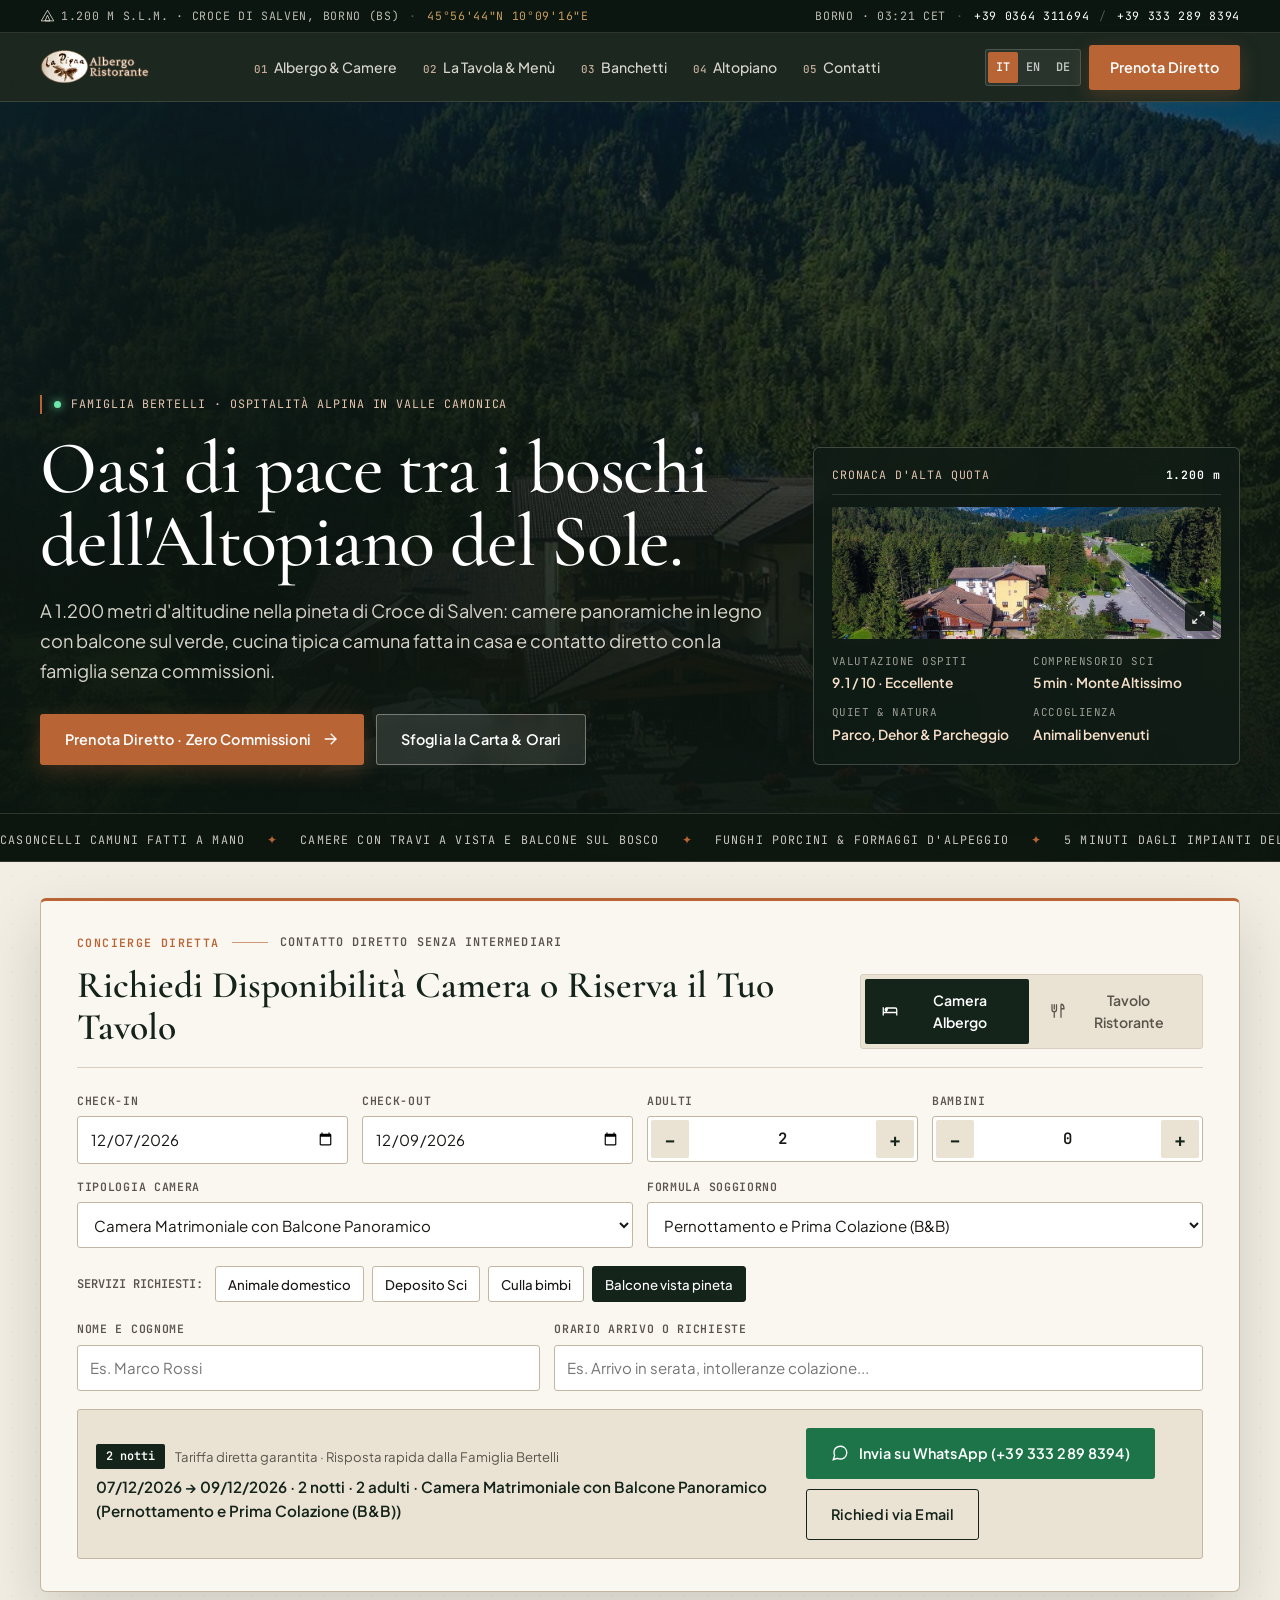
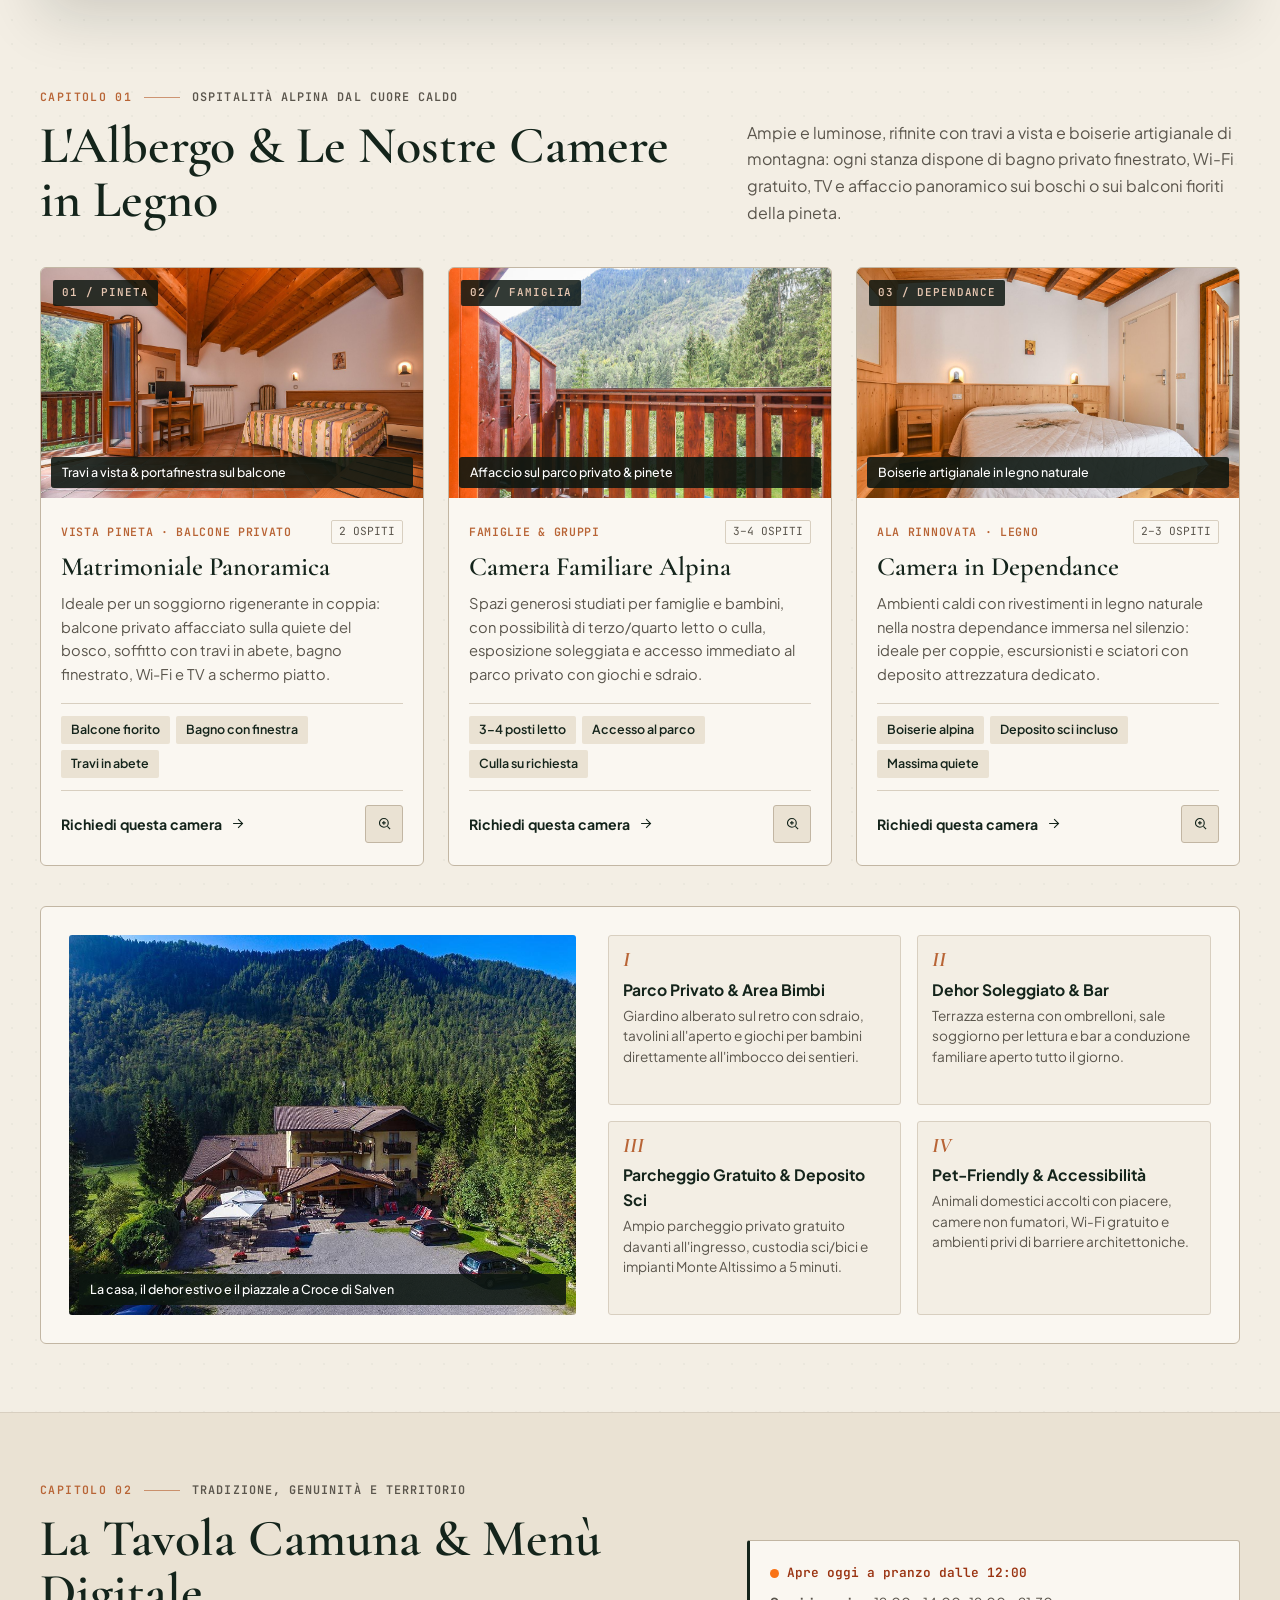
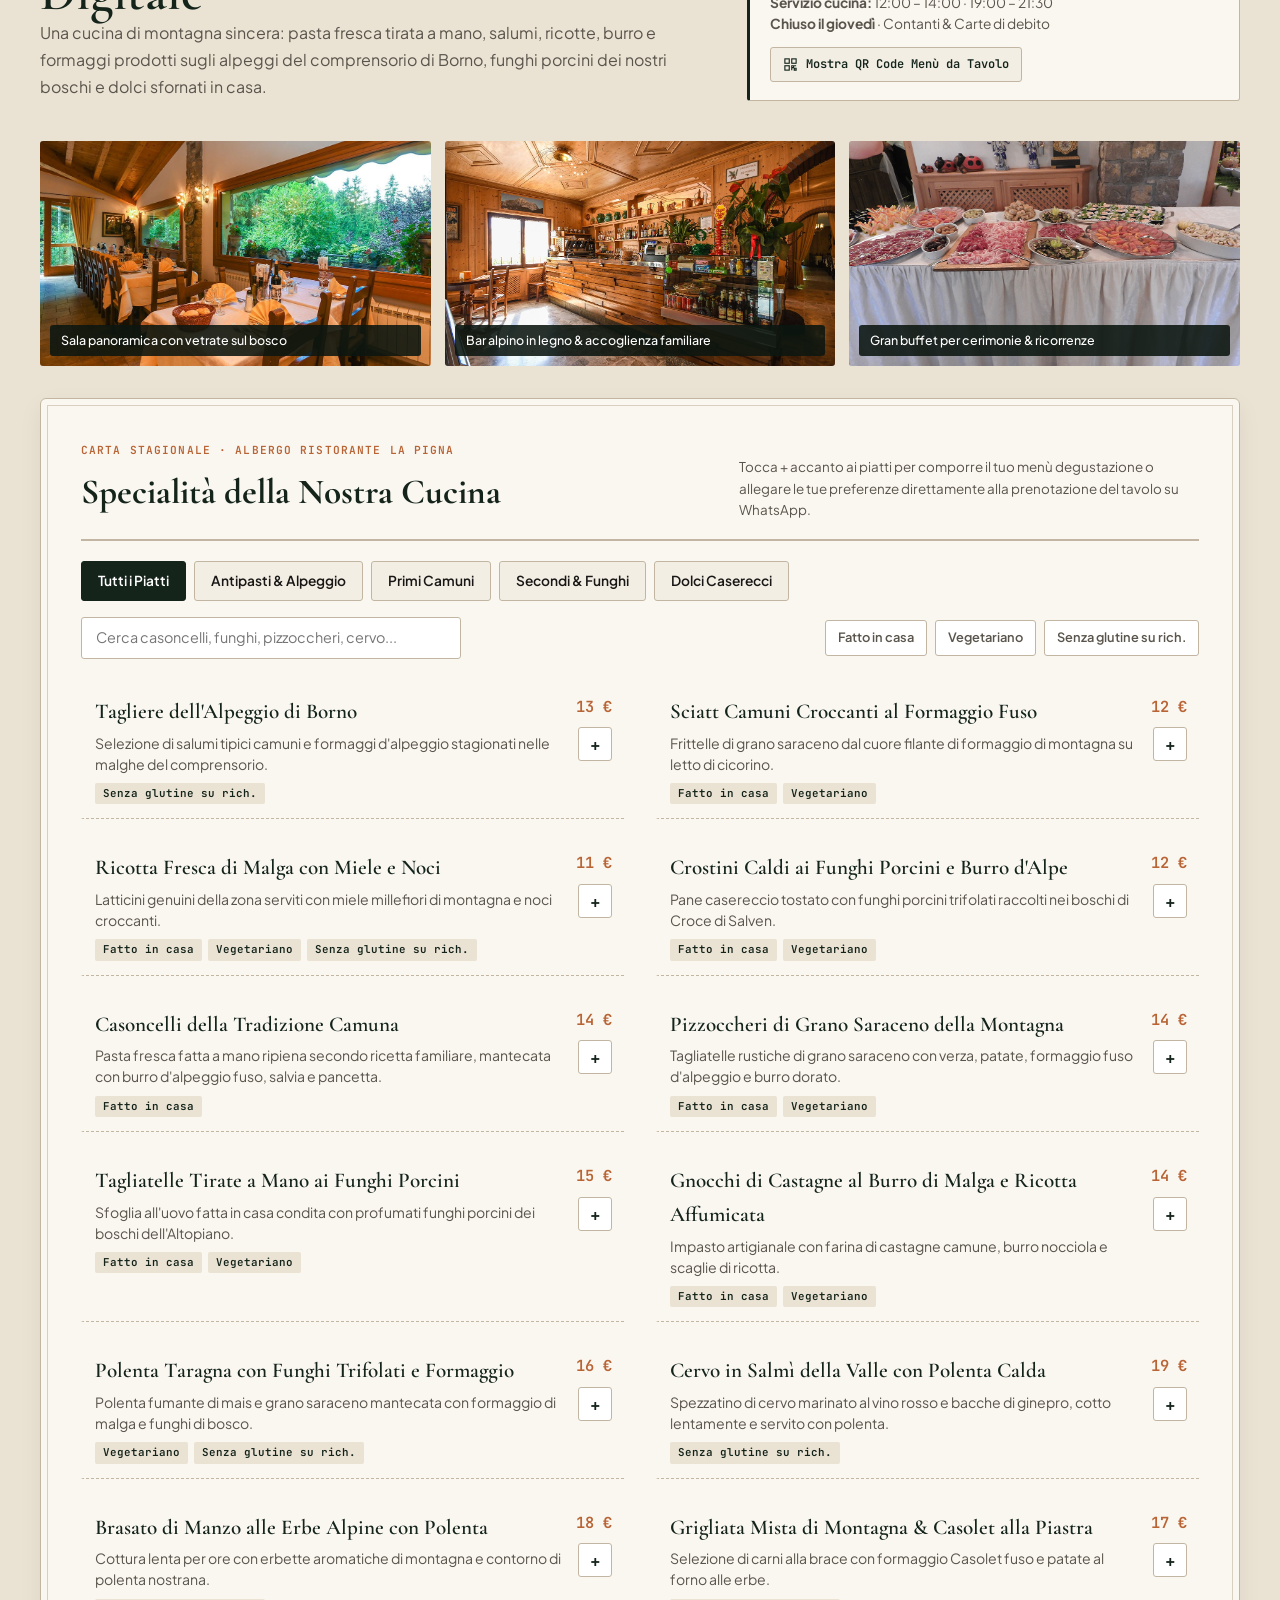
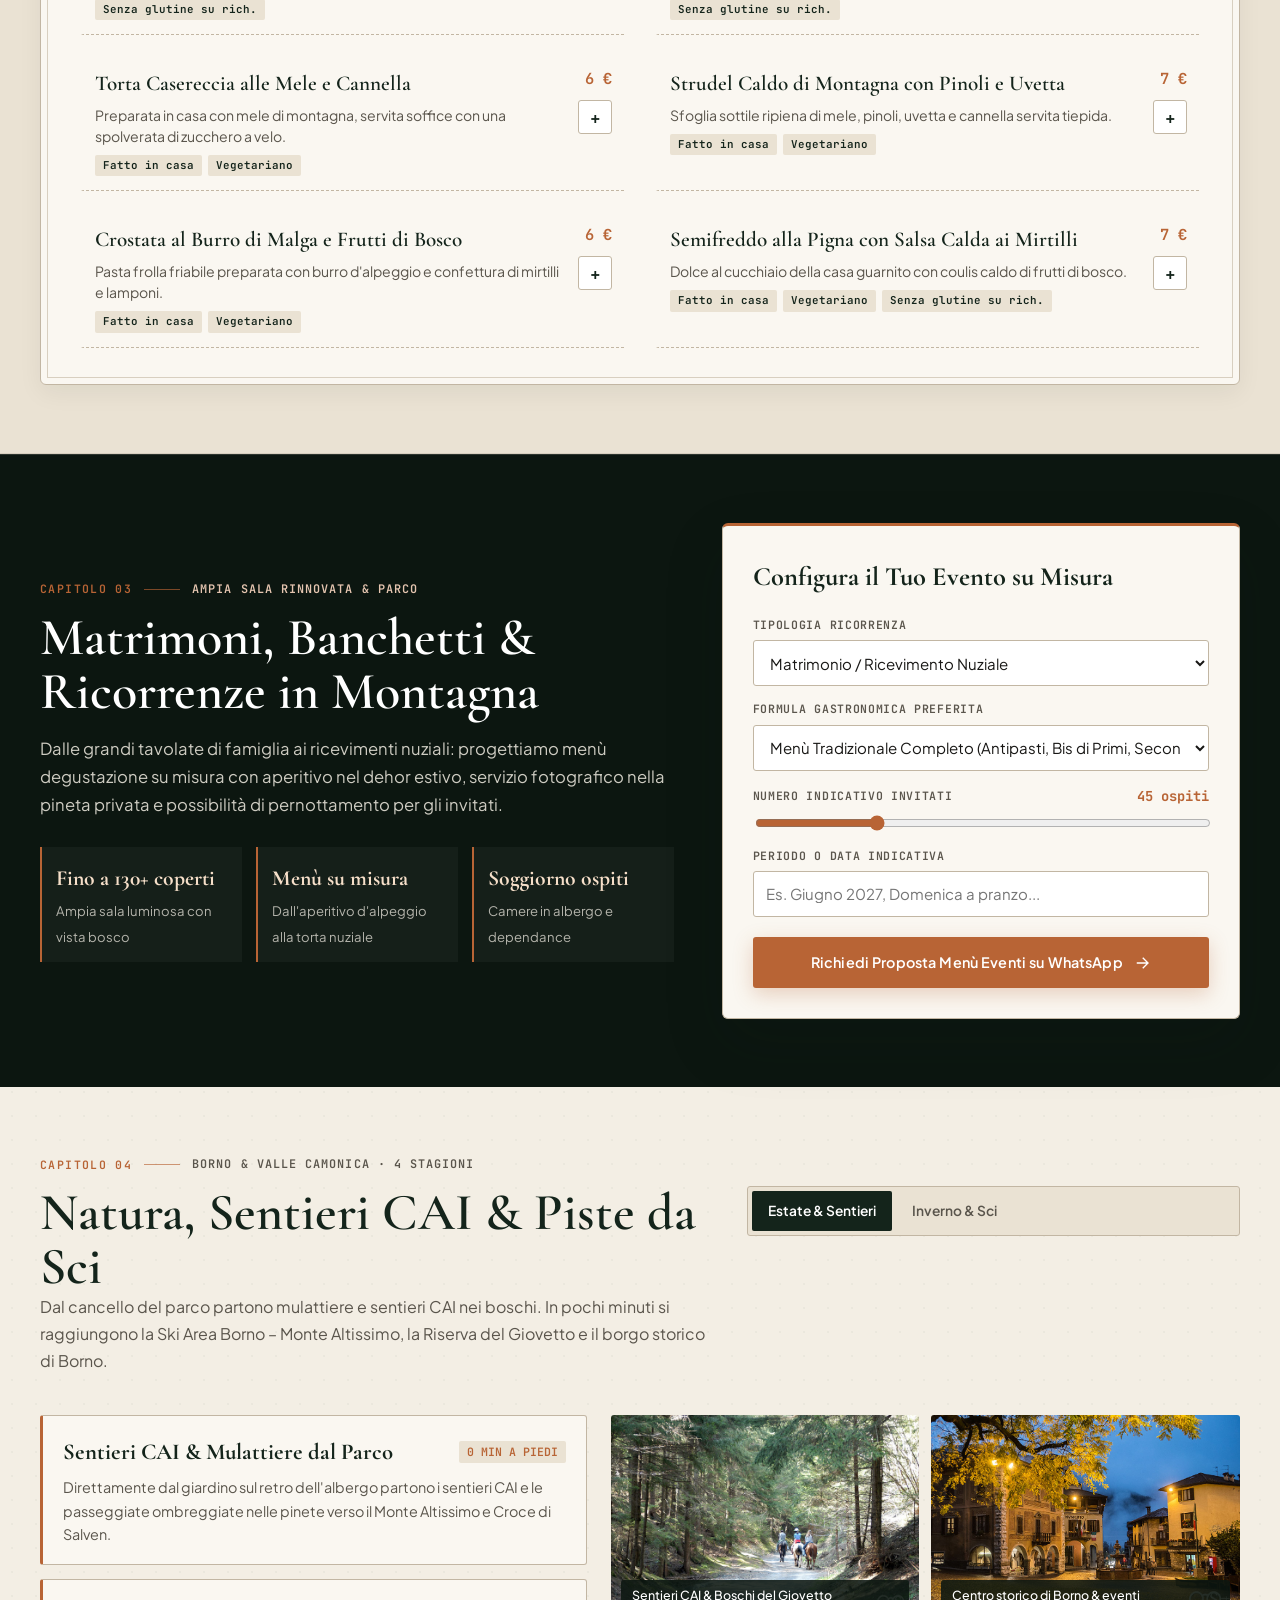
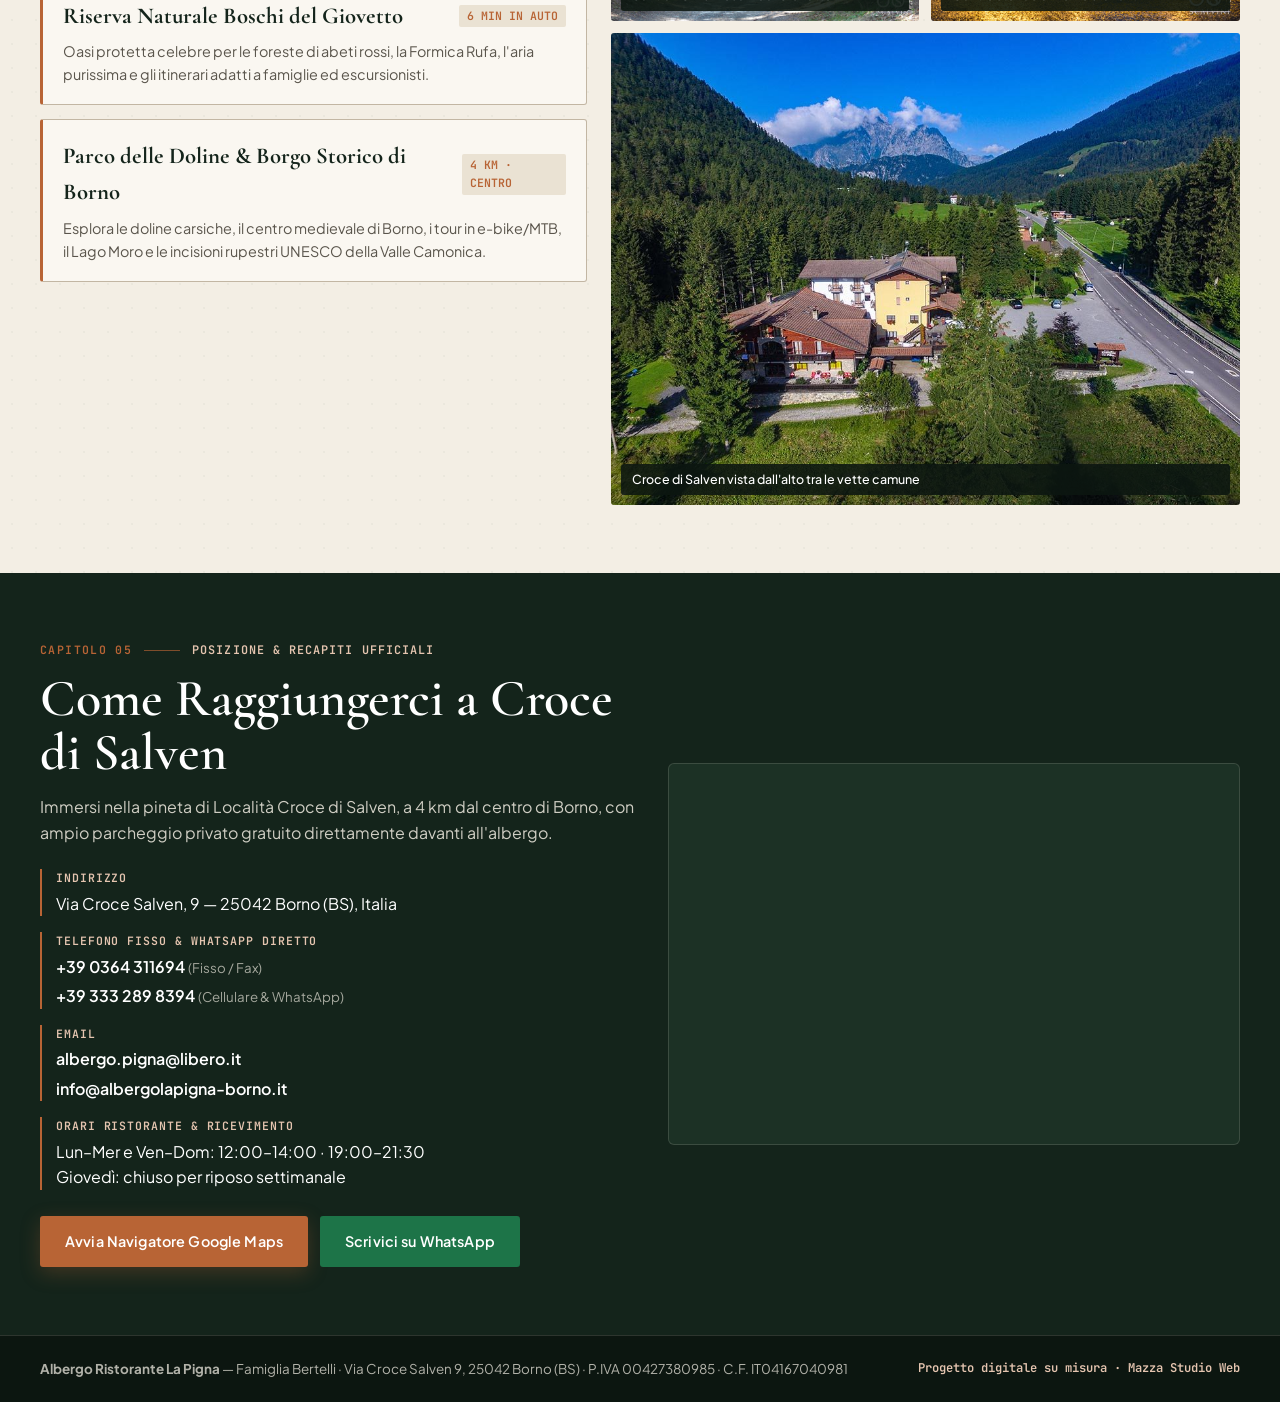
==== commit 46146682: "Upgrade La Pigna demo with editorial design, custom cursor, tasting tray, QR modal and banquet confi" ====
--- a/albergo-la-pigna/index.html
+++ b/albergo-la-pigna/index.html
@@ -3,28 +3,74 @@
 <head>
   <meta charset="UTF-8">
   <meta name="viewport" content="width=device-width, initial-scale=1.0, viewport-fit=cover">
-  <meta name="theme-color" content="#1A2E23">
+  <meta name="theme-color" content="#0F1C15">
   <link rel="icon" href="assets/logo.png" type="image/png">
-  <title>Albergo Ristorante La Pigna — Croce di Salven, Borno (BS)</title>
-  <meta name="description" content="Albergo Ristorante La Pigna a 1.200 m sull'Altopiano del Sole, Borno (Valle Camonica). Camere panoramiche, cucina tipica camuna, menù digitale e prenotazioni dirette senza commissioni.">
+  <title>Albergo Ristorante La Pigna — Croce di Salven, Borno (BS) · 1.200 m</title>
+  <meta name="description" content="Albergo Ristorante La Pigna a 1.200 m sull'Altopiano del Sole, Borno (Valle Camonica). Camere panoramiche in legno, cucina tipica camuna, menù digitale interattivo e prenotazioni dirette senza commissioni.">
   <link rel="preconnect" href="https://fonts.googleapis.com">
   <link rel="preconnect" href="https://fonts.gstatic.com" crossorigin>
-  <link href="https://fonts.googleapis.com/css2?family=Cormorant+Garamond:ital,wght@0,500;0,600;0,700;1,500;1,600&family=Plus+Jakarta+Sans:wght@400;500;600;700&display=swap" rel="stylesheet">
+  <link href="https://fonts.googleapis.com/css2?family=Cormorant+Garamond:ital,wght@0,400;0,500;0,600;0,700;1,400;1,600&family=JetBrains+Mono:wght@400;500;600&family=Plus+Jakarta+Sans:wght@400;500;600;700&display=swap" rel="stylesheet">
   <link rel="stylesheet" href="style.css">
 </head>
 <body>
-  <!-- Header / Navigation -->
+  <!-- Scroll Progress Filament -->
+  <div class="scroll-progress" id="scrollProgress" aria-hidden="true"></div>
+
+  <!-- Custom Magnetic Cursor (Desktop Pointer Only) -->
+  <div class="cursor-dot" id="cursorDot" aria-hidden="true"></div>
+  <div class="cursor-ring" id="cursorRing" aria-hidden="true">
+    <span class="cursor-label" id="cursorLabel"></span>
+  </div>
+
+  <!-- Top Alpine Telemetry Bar -->
+  <div class="telemetry-bar">
+    <div class="container telemetry-inner">
+      <div class="telemetry-left">
+        <span class="tele-item">
+          <svg class="icon-xs" viewBox="0 0 24 24" fill="none" stroke="currentColor" stroke-width="1.6"><path d="M12 2L2 19h20L12 2z"/><path d="M12 10l-4 9h8l-4-9z"/></svg>
+          <span>1.200 M S.L.M. · CROCE DI SALVEN, BORNO (BS)</span>
+        </span>
+        <span class="tele-sep" aria-hidden="true">·</span>
+        <span class="tele-item tele-coords">45°56'44"N 10°09'16"E</span>
+      </div>
+      <div class="telemetry-right">
+        <span class="tele-clock" id="romeClock">BORNO · --:--</span>
+        <span class="tele-sep" aria-hidden="true">·</span>
+        <a href="tel:+390364311694" class="tele-link">+39 0364 311694</a>
+        <span class="tele-sep" aria-hidden="true">/</span>
+        <a href="https://wa.me/393332898394" target="_blank" rel="noopener noreferrer" class="tele-link">+39 333 289 8394</a>
+      </div>
+    </div>
+  </div>
+
+  <!-- Sticky Architectural Header -->
   <header class="site-header" id="top">
     <div class="container header-inner">
-      <a href="#top" class="brand" aria-label="Albergo Ristorante La Pigna Home">
+      <a href="#top" class="brand" data-magnetic aria-label="Albergo Ristorante La Pigna Home">
         <img src="assets/logo.png" alt="Albergo Ristorante La Pigna" class="brand-logo" width="150" height="60">
       </a>
 
       <nav class="desktop-nav" aria-label="Navigazione principale">
-        <a href="#albergo" data-i18n="nav_hotel">Albergo</a>
-        <a href="#ristorante" data-i18n="nav_menu">Ristorante &amp; Menù</a>
-        <a href="#dintorni" data-i18n="nav_area">Dintorni</a>
-        <a href="#contatti" data-i18n="nav_contact">Contatti</a>
+        <a href="#albergo" class="nav-link" data-magnetic>
+          <span class="nav-num">01</span>
+          <span data-i18n="nav_hotel">Albergo &amp; Camere</span>
+        </a>
+        <a href="#ristorante" class="nav-link" data-magnetic>
+          <span class="nav-num">02</span>
+          <span data-i18n="nav_menu">La Tavola &amp; Menù</span>
+        </a>
+        <a href="#banchetti" class="nav-link" data-magnetic>
+          <span class="nav-num">03</span>
+          <span data-i18n="nav_events">Banchetti</span>
+        </a>
+        <a href="#dintorni" class="nav-link" data-magnetic>
+          <span class="nav-num">04</span>
+          <span data-i18n="nav_area">Altopiano</span>
+        </a>
+        <a href="#contatti" class="nav-link" data-magnetic>
+          <span class="nav-num">05</span>
+          <span data-i18n="nav_contact">Contatti</span>
+        </a>
       </nav>
 
       <div class="header-actions">
@@ -33,87 +79,163 @@
           <button type="button" class="lang-btn" data-lang="en">EN</button>
           <button type="button" class="lang-btn" data-lang="de">DE</button>
         </div>
-        <a href="#prenota" class="btn btn-accent header-cta" data-i18n="nav_book">Prenota Diretto</a>
+
+        <a href="#prenota" class="btn btn-copper header-cta" data-magnetic data-i18n="nav_book">
+          <span>Prenota Diretto</span>
+        </a>
+
         <button type="button" class="menu-toggle" id="menuToggle" aria-expanded="false" aria-controls="mobileDrawer" aria-label="Apri menu">
           <span></span><span></span><span></span>
         </button>
       </div>
     </div>
 
+    <!-- Mobile Navigation Drawer -->
     <div class="mobile-drawer" id="mobileDrawer" hidden>
       <nav class="mobile-nav" aria-label="Menu mobile">
-        <a href="#albergo" class="drawer-link" data-i18n="nav_hotel">Albergo</a>
-        <a href="#ristorante" class="drawer-link" data-i18n="nav_menu">Ristorante &amp; Menù</a>
-        <a href="#dintorni" class="drawer-link" data-i18n="nav_area">Dintorni</a>
-        <a href="#prenota" class="drawer-link" data-i18n="nav_book">Prenota Diretto</a>
-        <a href="#contatti" class="drawer-link" data-i18n="nav_contact">Contatti</a>
+        <a href="#albergo" class="drawer-link"><span class="drawer-idx">01</span> <span data-i18n="nav_hotel">Albergo &amp; Camere</span></a>
+        <a href="#ristorante" class="drawer-link"><span class="drawer-idx">02</span> <span data-i18n="nav_menu">La Tavola &amp; Menù</span></a>
+        <a href="#banchetti" class="drawer-link"><span class="drawer-idx">03</span> <span data-i18n="nav_events">Matrimoni &amp; Banchetti</span></a>
+        <a href="#dintorni" class="drawer-link"><span class="drawer-idx">04</span> <span data-i18n="nav_area">Altopiano &amp; Stagioni</span></a>
+        <a href="#prenota" class="drawer-link"><span class="drawer-idx">05</span> <span data-i18n="nav_book">Prenota Diretto</span></a>
+        <a href="#contatti" class="drawer-link"><span class="drawer-idx">06</span> <span data-i18n="nav_contact">Contatti &amp; Mappa</span></a>
         <div class="drawer-phones">
-          <a href="tel:+390364311694" class="drawer-phone-link">Fisso: +39 0364 311694</a>
-          <a href="tel:+393332898394" class="drawer-phone-link">Cell / WhatsApp: +39 333 289 8394</a>
+          <a href="tel:+390364311694" class="drawer-phone-link">
+            <small>TELEFONO FISSO</small>
+            <strong>+39 0364 311694</strong>
+          </a>
+          <a href="https://wa.me/393332898394" target="_blank" rel="noopener noreferrer" class="drawer-phone-link">
+            <small>CELLULARE &amp; WHATSAPP</small>
+            <strong>+39 333 289 8394</strong>
+          </a>
         </div>
       </nav>
     </div>
   </header>
 
   <main>
-    <!-- Hero -->
+    <!-- Hero Section: Editorial Asymmetric Composition -->
     <section class="hero">
       <div class="hero-media">
-        <img src="assets/ext-4.jpg" alt="Albergo Ristorante La Pigna immerso nella pineta di Croce di Salven a Borno" class="hero-img">
+        <img src="assets/ext-4.jpg" alt="Albergo Ristorante La Pigna immerso nella pineta di Croce di Salven a Borno" class="hero-img" id="heroImg">
         <div class="hero-scrim"></div>
       </div>
 
-      <div class="container hero-content">
-        <div class="hero-kicker">
-          <span class="dot-live"></span>
-          <span data-i18n="hero_kicker">1.200 m · Croce di Salven, Borno (BS) · Valle Camonica</span>
-        </div>
-        <h1 class="hero-title" data-i18n="hero_title">Oasi di pace tra i boschi dell'Altopiano del Sole.</h1>
-        <p class="hero-subtitle" data-i18n="hero_sub">Accoglienza familiare, camere panoramiche con balcone sul verde e cucina tipica montana con casoncelli, pizzoccheri e funghi freschi.</p>
-
-        <div class="hero-ctas">
-          <a href="#prenota" class="btn btn-accent btn-lg" data-i18n="hero_cta_book">Prenota Diretto · Zero Commissioni</a>
-          <a href="#ristorante" class="btn btn-ghost btn-lg" data-i18n="hero_cta_menu">Esplora il Menù &amp; Orari</a>
-        </div>
-
-        <ul class="hero-trust" aria-label="Punti di forza">
-          <li><strong>9+ / 10</strong> <span data-i18n="trust_rating">Valutazione ospiti</span></li>
-          <li><strong>5 min</strong> <span data-i18n="trust_ski">Piste Monte Altissimo</span></li>
-          <li><strong>Parco privato</strong> <span data-i18n="trust_park">Dehor, sdraio &amp; parcheggio</span></li>
-          <li><strong>Pet-friendly</strong> <span data-i18n="trust_pets">Animali benvenuti</span></li>
-        </ul>
+      <div class="container hero-grid">
+        <div class="hero-main reveal">
+          <div class="hero-kicker">
+            <span class="dot-live"></span>
+            <span data-i18n="hero_kicker">FAMIGLIA BERTELLI · OSPITALITÀ ALPINA IN VALLE CAMONICA</span>
+          </div>
+
+          <h1 class="hero-title" data-i18n="hero_title">
+            Oasi di pace tra i boschi dell'Altopiano del Sole.
+          </h1>
+
+          <p class="hero-subtitle" data-i18n="hero_sub">
+            A 1.200 metri d'altitudine nella pineta di Croce di Salven: camere panoramiche in legno con balcone sul verde, cucina tipica camuna fatta in casa e contatto diretto con la famiglia senza commissioni.
+          </p>
+
+          <div class="hero-ctas">
+            <a href="#prenota" class="btn btn-copper btn-lg" data-magnetic>
+              <span data-i18n="hero_cta_book">Prenota Diretto · Zero Commissioni</span>
+              <svg class="icon-sm" viewBox="0 0 24 24" fill="none" stroke="currentColor" stroke-width="1.8"><path d="M5 12h14M13 5l7 7-7 7"/></svg>
+            </a>
+            <a href="#ristorante" class="btn btn-glass btn-lg" data-magnetic>
+              <span data-i18n="hero_cta_menu">Sfoglia la Carta &amp; Orari</span>
+            </a>
+          </div>
+        </div>
+
+        <!-- Floating Architectural Gazette Card inside Hero -->
+        <aside class="hero-gazette reveal" aria-label="Scheda rapida struttura">
+          <div class="gazette-top">
+            <span class="gazette-tag" data-i18n="gaz_tag">CRONACA D'ALTA QUOTA</span>
+            <span class="gazette-alt">1.200 m</span>
+          </div>
+          <div class="gazette-photo gallery-trigger" data-idx="9" data-cursor="ESPLORA">
+            <img src="assets/ext-1.jpg" alt="Panorama aereo di Croce di Salven e delle vette della Valle Camonica">
+            <span class="gazette-zoom">
+              <svg class="icon-xs" viewBox="0 0 24 24" fill="none" stroke="currentColor" stroke-width="1.8"><path d="M15 3h6v6M9 21H3v-6M21 3l-7 7M3 21l7-7"/></svg>
+            </span>
+          </div>
+          <dl class="gazette-facts">
+            <div>
+              <dt data-i18n="trust_rating">Valutazione ospiti</dt>
+              <dd>9.1 / 10 · Eccellente</dd>
+            </div>
+            <div>
+              <dt data-i18n="trust_ski">Comprensorio Sci</dt>
+              <dd>5 min · Monte Altissimo</dd>
+            </div>
+            <div>
+              <dt data-i18n="trust_park">Quiet &amp; Natura</dt>
+              <dd>Parco, Dehor &amp; Parcheggio</dd>
+            </div>
+            <div>
+              <dt data-i18n="trust_pets">Accoglienza</dt>
+              <dd data-i18n="trust_pets_val">Animali benvenuti</dd>
+            </div>
+          </dl>
+        </aside>
+      </div>
+
+      <!-- Editorial Marquee Ribbon -->
+      <div class="hero-ribbon" aria-hidden="true">
+        <div class="ribbon-track">
+          <span>CASONCELLI CAMUNI FATTI A MANO</span><span class="sep">✦</span>
+          <span>CAMERE CON TRAVI A VISTA E BALCONE SUL BOSCO</span><span class="sep">✦</span>
+          <span>FUNGHI PORCINI &amp; FORMAGGI D'ALPEGGIO</span><span class="sep">✦</span>
+          <span>5 MINUTI DAGLI IMPIANTI DEL MONTE ALTISSIMO</span><span class="sep">✦</span>
+          <span>SALA BANCHETTI &amp; PARCO PRIVATO</span><span class="sep">✦</span>
+          <span>PRENOTAZIONE DIRETTA SENZA INTERMEDIARI</span><span class="sep">✦</span>
+          <span>CASONCELLI CAMUNI FATTI A MANO</span><span class="sep">✦</span>
+          <span>CAMERE CON TRAVI A VISTA E BALCONE SUL BOSCO</span><span class="sep">✦</span>
+          <span>FUNGHI PORCINI &amp; FORMAGGI D'ALPEGGIO</span><span class="sep">✦</span>
+        </div>
       </div>
     </section>
 
-    <!-- Direct Booking & Table Widget -->
+    <!-- Direct Concierge Booking & Table Desk -->
     <section class="booking-section" id="prenota">
       <div class="container">
-        <div class="booking-card">
+        <div class="booking-card reveal">
           <div class="booking-header">
             <div>
-              <span class="eyebrow" data-i18n="book_eyebrow">Contatto Diretto Senza Intermediari</span>
-              <h2 class="section-title-sm" data-i18n="book_title">Prenota una Camera o un Tavolo in 30 Secondi</h2>
-            </div>
+              <div class="chapter-meta">
+                <span class="chapter-num">CONCIERGE DIRETTA</span>
+                <span class="chapter-line"></span>
+                <span class="eyebrow" data-i18n="book_eyebrow">Contatto Diretto Senza Intermediari</span>
+              </div>
+              <h2 class="booking-title" data-i18n="book_title">Richiedi Disponibilità Camera o Riserva il Tuo Tavolo</h2>
+            </div>
+
             <div class="booking-tabs" role="tablist" aria-label="Tipo di prenotazione">
-              <button type="button" class="tab-btn active" role="tab" aria-selected="true" data-tab="room" id="tabRoom" data-i18n="tab_room">Camera Albergo</button>
-              <button type="button" class="tab-btn" role="tab" aria-selected="false" data-tab="table" id="tabTable" data-i18n="tab_table">Tavolo Ristorante</button>
-            </div>
-          </div>
-
-          <!-- Room Form -->
+              <button type="button" class="tab-btn active" role="tab" aria-selected="true" data-tab="room" id="tabRoom">
+                <svg class="icon-sm" viewBox="0 0 24 24" fill="none" stroke="currentColor" stroke-width="1.7"><path d="M3 7v11m0-4h18m0 4v-8a2 2 0 0 0-2-2H7v6"/><circle cx="7" cy="10" r="1.5"/></svg>
+                <span data-i18n="tab_room">Camera Albergo</span>
+              </button>
+              <button type="button" class="tab-btn" role="tab" aria-selected="false" data-tab="table" id="tabTable">
+                <svg class="icon-sm" viewBox="0 0 24 24" fill="none" stroke="currentColor" stroke-width="1.7"><path d="M4 3v7a3 3 0 0 0 3 3v8M7 3v7M10 3v7a3 3 0 0 1-3 3M16 3v18M16 3c2.5 0 4 2 4 6h-4"/></svg>
+                <span data-i18n="tab_table">Tavolo Ristorante</span>
+              </button>
+            </div>
+          </div>
+
+          <!-- Panel 1: Room Booking -->
           <div class="tab-panel active" id="panelRoom" role="tabpanel" aria-labelledby="tabRoom">
             <form id="roomForm" class="booking-form" novalidate>
               <div class="form-grid">
-                <label class="field">
-                  <span data-i18n="lbl_checkin">Check-in</span>
+                <div class="field">
+                  <label for="roomCheckin" data-i18n="lbl_checkin">Check-in</label>
                   <input type="date" id="roomCheckin" required>
-                </label>
-                <label class="field">
-                  <span data-i18n="lbl_checkout">Check-out</span>
+                </div>
+                <div class="field">
+                  <label for="roomCheckout" data-i18n="lbl_checkout">Check-out</label>
                   <input type="date" id="roomCheckout" required>
-                </label>
-                <div class="field">
-                  <span data-i18n="lbl_adults">Adulti</span>
+                </div>
+                <div class="field">
+                  <label data-i18n="lbl_adults">Adulti</label>
                   <div class="stepper">
                     <button type="button" class="step-btn" data-target="adultsCount" data-delta="-1" aria-label="Riduci adulti">−</button>
                     <output id="adultsCount">2</output>
@@ -121,123 +243,150 @@
                   </div>
                 </div>
                 <div class="field">
-                  <span data-i18n="lbl_children">Bambini</span>
+                  <label data-i18n="lbl_children">Bambini</label>
                   <div class="stepper">
                     <button type="button" class="step-btn" data-target="childrenCount" data-delta="-1" aria-label="Riduci bambini">−</button>
                     <output id="childrenCount">0</output>
                     <button type="button" class="step-btn" data-target="childrenCount" data-delta="1" aria-label="Aumenta bambini">+</button>
                   </div>
                 </div>
-                <label class="field field-wide">
-                  <span data-i18n="lbl_roomtype">Tipologia Camera</span>
+                <div class="field field-wide">
+                  <label for="roomType" data-i18n="lbl_roomtype">Tipologia Camera</label>
                   <select id="roomType">
                     <option value="Camera Matrimoniale con Balcone Panoramico">Camera Matrimoniale con Balcone Panoramico</option>
-                    <option value="Camera Familiare Travi a Vista">Camera Familiare Travi a Vista</option>
-                    <option value="Camera in Dependance Moderna">Camera in Dependance Moderna</option>
+                    <option value="Camera Familiare Travi a Vista (3-4 posti)">Camera Familiare Travi a Vista (3-4 posti)</option>
+                    <option value="Camera in Dependance Rinnovata in Legno">Camera in Dependance Rinnovata in Legno</option>
+                    <option value="Camera Doppia Uso Singola">Camera Doppia Uso Singola</option>
                   </select>
+                </div>
+                <div class="field field-wide">
+                  <label for="boardType" data-i18n="lbl_board">Formula Soggiorno</label>
+                  <select id="boardType">
+                    <option value="Pernottamento e Prima Colazione (B&B)">Pernottamento e Prima Colazione (B&amp;B)</option>
+                    <option value="Mezza Pensione (Colazione + Cena Tipica)">Mezza Pensione (Colazione + Cena Tipica)</option>
+                    <option value="Pensione Completa">Pensione Completa</option>
+                  </select>
+                </div>
+              </div>
+
+              <div class="extras-row">
+                <span class="extras-label" data-i18n="lbl_extras">Servizi richiesti:</span>
+                <label class="chip-check">
+                  <input type="checkbox" value="Animale domestico al seguito" class="room-extra">
+                  <span data-i18n="ext_pet">Animale domestico</span>
                 </label>
-                <label class="field field-wide">
-                  <span data-i18n="lbl_board">Trattamento</span>
-                  <select id="boardType">
-                    <option value="Pernottamento e Colazione">Pernottamento e Colazione</option>
-                    <option value="Mezza Pensione (Cucina Tipica)">Mezza Pensione (Cucina Tipica)</option>
-                    <option value="Pensione Completa">Pensione Completa</option>
-                    <option value="Solo Pernottamento">Solo Pernottamento</option>
-                  </select>
+                <label class="chip-check">
+                  <input type="checkbox" value="Deposito sci / snowboard" class="room-extra">
+                  <span data-i18n="ext_ski">Deposito Sci</span>
                 </label>
-              </div>
-
-              <div class="extra-row">
-                <span class="extra-label" data-i18n="lbl_extras">Esigenze particolari:</span>
-                <div class="chip-group">
-                  <label class="check-chip"><input type="checkbox" value="Animale domestico al seguito" class="room-extra"> <span data-i18n="ext_pet">Pet-Friendly</span></label>
-                  <label class="check-chip"><input type="checkbox" value="Deposito sci" class="room-extra"> <span data-i18n="ext_ski">Deposito Sci</span></label>
-                  <label class="check-chip"><input type="checkbox" value="Richiesta culla" class="room-extra"> <span data-i18n="ext_crib">Culla bimbi</span></label>
-                </div>
-              </div>
-
-              <div class="form-grid form-grid-2">
-                <label class="field">
-                  <span data-i18n="lbl_name">Il tuo Nome</span>
+                <label class="chip-check">
+                  <input type="checkbox" value="Culla o lettino bimbi" class="room-extra">
+                  <span data-i18n="ext_crib">Culla bimbi</span>
+                </label>
+                <label class="chip-check">
+                  <input type="checkbox" value="Camera con balcone vista pineta" class="room-extra" checked>
+                  <span data-i18n="ext_balc">Balcone vista pineta</span>
+                </label>
+              </div>
+
+              <div class="form-grid-2">
+                <div class="field">
+                  <label for="roomGuestName" data-i18n="lbl_name">Nome e Cognome</label>
                   <input type="text" id="roomGuestName" placeholder="Es. Marco Rossi">
-                </label>
-                <label class="field">
-                  <span data-i18n="lbl_notes">Note o richieste aggiuntive</span>
-                  <input type="text" id="roomNotes" placeholder="Es. Orario di arrivo previsto, camera tranquilla...">
-                </label>
+                </div>
+                <div class="field">
+                  <label for="roomNotes" data-i18n="lbl_notes">Orario arrivo o richieste</label>
+                  <input type="text" id="roomNotes" placeholder="Es. Arrivo in serata, intolleranze colazione...">
+                </div>
               </div>
 
               <div class="booking-preview" id="roomPreview">
-                <div class="preview-meta">
-                  <span class="nights-pill" id="nightsBadge">2 notti</span>
-                  <span data-i18n="preview_note">La richiesta parte direttamente verso la direzione, senza portali né costi di agenzia.</span>
-                </div>
-                <p class="preview-text" id="roomSummaryText"></p>
-              </div>
-
-              <div class="form-actions">
-                <a href="#" id="roomWaBtn" target="_blank" rel="noopener noreferrer" class="btn btn-whatsapp btn-lg" data-i18n="btn_wa_room">Invia Richiesta su WhatsApp (+39 333 289 8394)</a>
-                <a href="#" id="roomMailBtn" class="btn btn-outline btn-lg" data-i18n="btn_mail_room">Richiedi via Email</a>
+                <div class="preview-info">
+                  <div class="preview-meta">
+                    <span class="nights-pill" id="nightsBadge">2 notti</span>
+                    <span class="preview-note" data-i18n="preview_note">Tariffa diretta garantita · Risposta rapida dalla Famiglia Bertelli</span>
+                  </div>
+                  <p class="preview-text" id="roomSummaryText"></p>
+                </div>
+                <div class="preview-actions">
+                  <a href="#" id="roomWaBtn" target="_blank" rel="noopener noreferrer" class="btn btn-whatsapp btn-lg" data-magnetic>
+                    <svg class="icon-sm" viewBox="0 0 24 24" fill="none" stroke="currentColor" stroke-width="1.8"><path d="M21 11.5a8.38 8.38 0 0 1-.9 3.8 8.5 8.5 0 0 1-7.6 4.7 8.38 8.38 0 0 1-3.8-.9L3 21l1.9-5.7a8.38 8.38 0 0 1-.9-3.8 8.5 8.5 0 0 1 4.7-7.6 8.38 8.38 0 0 1 3.8-.9h.5a8.48 8.48 0 0 1 8 8v.5z"/></svg>
+                    <span data-i18n="btn_wa_room">Invia su WhatsApp (+39 333 289 8394)</span>
+                  </a>
+                  <a href="#" id="roomMailBtn" class="btn btn-outline btn-lg" data-magnetic data-i18n="btn_mail_room">Richiedi via Email</a>
+                </div>
               </div>
             </form>
           </div>
 
-          <!-- Table Form -->
+          <!-- Panel 2: Restaurant Table Booking -->
           <div class="tab-panel" id="panelTable" role="tabpanel" aria-labelledby="tabTable" hidden>
             <form id="tableForm" class="booking-form" novalidate>
               <div class="form-grid">
-                <label class="field">
-                  <span data-i18n="lbl_tdate">Data</span>
+                <div class="field">
+                  <label for="tableDate" data-i18n="lbl_tdate">Data</label>
                   <input type="date" id="tableDate" required>
-                </label>
-                <label class="field">
-                  <span data-i18n="lbl_slot">Fascia Oraria</span>
+                </div>
+                <div class="field">
+                  <label for="tableSlot" data-i18n="lbl_slot">Servizio &amp; Orario</label>
                   <select id="tableSlot">
-                    <option value="Pranzo (12:00 - 14:00)">Pranzo (12:00 – 14:00)</option>
-                    <option value="Cena (19:00 - 21:30)">Cena (19:00 – 21:30)</option>
+                    <option value="Pranzo · ore 12:15">Pranzo · ore 12:15</option>
+                    <option value="Pranzo · ore 12:45">Pranzo · ore 12:45</option>
+                    <option value="Pranzo · ore 13:15">Pranzo · ore 13:15</option>
+                    <option value="Cena · ore 19:30">Cena · ore 19:30</option>
+                    <option value="Cena · ore 20:00">Cena · ore 20:00</option>
+                    <option value="Cena · ore 20:30">Cena · ore 20:30</option>
                   </select>
-                </label>
-                <div class="field">
-                  <span data-i18n="lbl_guests">Coperti</span>
+                </div>
+                <div class="field">
+                  <label data-i18n="lbl_guests">Coperti</label>
                   <div class="stepper">
                     <button type="button" class="step-btn" data-target="tableGuestsCount" data-delta="-1" aria-label="Riduci coperti">−</button>
                     <output id="tableGuestsCount">4</output>
                     <button type="button" class="step-btn" data-target="tableGuestsCount" data-delta="1" aria-label="Aumenta coperti">+</button>
                   </div>
                 </div>
-                <label class="field">
-                  <span data-i18n="lbl_occasion">Occasione</span>
+                <div class="field">
+                  <label for="tableOccasion" data-i18n="lbl_occasion">Preferenza Sala</label>
                   <select id="tableOccasion">
-                    <option value="Pranzo o Cena alla carta">Pranzo o Cena alla carta</option>
-                    <option value="Tavolata di famiglia">Tavolata di famiglia</option>
-                    <option value="Banchetto / Ricorrenza">Banchetto / Ricorrenza</option>
+                    <option value="Sala Ristorante Panoramica">Sala Ristorante Panoramica</option>
+                    <option value="Tavolo in Dehor Esterno (se meteo favorevole)">Tavolo in Dehor Esterno (se meteo favorevole)</option>
+                    <option value="Ricorrenza / Anniversario in Famiglia">Ricorrenza / Anniversario in Famiglia</option>
+                    <option value="Pranzo Escursionisti / Sciatori">Pranzo Escursionisti / Sciatori</option>
                   </select>
-                </label>
+                </div>
               </div>
 
               <div class="alert-thursday" id="thursdayAlert" hidden role="status">
-                <strong data-i18n="thu_title">Giorno di chiusura settimanale:</strong>
-                <span data-i18n="thu_msg">il giovedì il ristorante osserva il turno di chiusura. Scegli un altro giorno tra lunedì, martedì, mercoledì, venerdì, sabato o domenica.</span>
-              </div>
-
-              <div class="form-grid form-grid-2">
-                <label class="field">
-                  <span data-i18n="lbl_name">Il tuo Nome</span>
-                  <input type="text" id="tableGuestName" placeholder="Es. Laura Bianchi">
-                </label>
-                <label class="field">
-                  <span data-i18n="lbl_allergies">Note o allergie alimentari</span>
-                  <input type="text" id="tableNotes" placeholder="Es. Seggiolone bimbo, intolleranza al glutine, dehor esterno...">
-                </label>
+                <svg class="icon-md" viewBox="0 0 24 24" fill="none" stroke="currentColor" stroke-width="1.8"><circle cx="12" cy="12" r="9"/><path d="M12 8v4m0 4h.01"/></svg>
+                <div>
+                  <strong data-i18n="thu_title">Giorno di chiusura settimanale:</strong>
+                  <span data-i18n="thu_msg">il giovedì il ristorante osserva il turno di riposo settimanale. Seleziona un giorno tra lunedì, martedì, mercoledì, venerdì, sabato o domenica.</span>
+                </div>
+              </div>
+
+              <div class="form-grid-2">
+                <div class="field">
+                  <label for="tableGuestName" data-i18n="lbl_name">A nome di</label>
+                  <input type="text" id="tableGuestName" placeholder="Es. Famiglia Bianchi">
+                </div>
+                <div class="field">
+                  <label for="tableNotes" data-i18n="lbl_allergies">Piatti desiderati, allergie o seggiolone</label>
+                  <input type="text" id="tableNotes" placeholder="Es. Seggiolone bimbo, intolleranza al glutine...">
+                </div>
               </div>
 
               <div class="booking-preview">
-                <p class="preview-text" id="tableSummaryText"></p>
-              </div>
-
-              <div class="form-actions">
-                <a href="#" id="tableWaBtn" target="_blank" rel="noopener noreferrer" class="btn btn-whatsapp btn-lg" data-i18n="btn_wa_table">Prenota Tavolo su WhatsApp</a>
-                <a href="tel:+390364311694" class="btn btn-outline btn-lg" data-i18n="btn_call_fixed">Chiama +39 0364 311694</a>
+                <div class="preview-info">
+                  <p class="preview-text" id="tableSummaryText"></p>
+                </div>
+                <div class="preview-actions">
+                  <a href="#" id="tableWaBtn" target="_blank" rel="noopener noreferrer" class="btn btn-whatsapp btn-lg" data-magnetic>
+                    <svg class="icon-sm" viewBox="0 0 24 24" fill="none" stroke="currentColor" stroke-width="1.8"><path d="M21 11.5a8.38 8.38 0 0 1-.9 3.8 8.5 8.5 0 0 1-7.6 4.7 8.38 8.38 0 0 1-3.8-.9L3 21l1.9-5.7a8.38 8.38 0 0 1-.9-3.8 8.5 8.5 0 0 1 4.7-7.6 8.38 8.38 0 0 1 3.8-.9h.5a8.48 8.48 0 0 1 8 8v.5z"/></svg>
+                    <span data-i18n="btn_wa_table">Prenota Tavolo su WhatsApp</span>
+                  </a>
+                  <a href="tel:+390364311694" class="btn btn-outline btn-lg" data-magnetic data-i18n="btn_call_fixed">Chiama +39 0364 311694</a>
+                </div>
               </div>
             </form>
           </div>
@@ -245,127 +394,223 @@
       </div>
     </section>
 
-    <!-- Hotel & Rooms -->
+    <!-- CHAPTER 01: L'Albergo & Le Camere (Editorial Lookbook + Visual Room Cards) -->
     <section class="section" id="albergo">
       <div class="container">
-        <div class="section-head">
-          <span class="eyebrow" data-i18n="hotel_eyebrow">Ospitalità Alpina dal Cuore Caldo</span>
-          <h2 class="section-title" data-i18n="hotel_title">L'Albergo &amp; Le Nostre Camere</h2>
-          <p class="section-desc" data-i18n="hotel_desc">Ampie e luminose, arredate con travi a vista e boiserie in legno di montagna: ogni stanza dispone di bagno privato con finestra e affaccio panoramico sul verde o sui balconi della pineta.</p>
-        </div>
-
-        <div class="gallery-bento">
-          <button type="button" class="bento-item bento-lg gallery-trigger" data-idx="0" aria-label="Apri foto facciata Albergo La Pigna">
+        <div class="section-header-editorial reveal">
+          <div class="chapter-meta">
+            <span class="chapter-num">CAPITOLO 01</span>
+            <span class="chapter-line"></span>
+            <span class="eyebrow" data-i18n="hotel_eyebrow">Ospitalità Alpina dal Cuore Caldo</span>
+          </div>
+          <div class="editorial-split">
+            <h2 class="section-title" data-i18n="hotel_title">L'Albergo &amp; Le Nostre Camere in Legno</h2>
+            <p class="section-desc" data-i18n="hotel_desc">
+              Ampie e luminose, rifinite con travi a vista e boiserie artigianale di montagna: ogni stanza dispone di bagno privato finestrato, Wi-Fi gratuito, TV e affaccio panoramico sui boschi o sui balconi fioriti della pineta.
+            </p>
+          </div>
+        </div>
+
+        <!-- Visual Room Catalogue: Every Room has its Real Photography & Direct Interactive Selection -->
+        <div class="rooms-showcase">
+          <!-- Room 01 -->
+          <article class="room-suite reveal">
+            <div class="room-media gallery-trigger" data-idx="1" data-cursor="ESPLORA">
+              <img src="assets/room-1.jpg" alt="Camera Matrimoniale con travi a vista in legno e balcone panoramico" loading="lazy">
+              <span class="room-index">01 / PINETA</span>
+              <span class="bento-caption" data-i18n="cap_room1">Travi a vista &amp; portafinestra sul balcone</span>
+            </div>
+            <div class="room-content">
+              <div class="room-top-meta">
+                <span class="room-tag" data-i18n="r1_tag">Vista Pineta · Balcone Privato</span>
+                <span class="room-cap">2 OSPITI</span>
+              </div>
+              <h3 data-i18n="r1_name">Matrimoniale Panoramica</h3>
+              <p data-i18n="r1_desc">Ideale per un soggiorno rigenerante in coppia: balcone privato affacciato sulla quiete del bosco, soffitto con travi in abete, bagno finestrato, Wi-Fi e TV a schermo piatto.</p>
+              <ul class="room-specs">
+                <li>Balcone fiorito</li>
+                <li>Bagno con finestra</li>
+                <li>Travi in abete</li>
+              </ul>
+              <div class="room-footer">
+                <button type="button" class="btn-editorial pick-room" data-room="Camera Matrimoniale con Balcone Panoramico">
+                  <span data-i18n="r_cta">Richiedi questa camera</span>
+                  <svg class="icon-xs" viewBox="0 0 24 24" fill="none" stroke="currentColor" stroke-width="1.8"><path d="M5 12h14M13 5l7 7-7 7"/></svg>
+                </button>
+                <button type="button" class="btn-icon-zoom gallery-trigger" data-idx="1" aria-label="Ingrandisci foto camera">
+                  <svg class="icon-xs" viewBox="0 0 24 24" fill="none" stroke="currentColor" stroke-width="1.8"><circle cx="11" cy="11" r="7"/><path d="M21 21l-4.35-4.35M11 8v6M8 11h6"/></svg>
+                </button>
+              </div>
+            </div>
+          </article>
+
+          <!-- Room 02 -->
+          <article class="room-suite reveal">
+            <div class="room-media gallery-trigger" data-idx="3" data-cursor="ESPLORA">
+              <img src="assets/room-3.jpg" alt="Vista panoramica sulle pinete di Borno dal balcone privato delle camere" loading="lazy">
+              <span class="room-index">02 / FAMIGLIA</span>
+              <span class="bento-caption" data-i18n="cap_balcony">Affaccio sul parco privato &amp; pinete</span>
+            </div>
+            <div class="room-content">
+              <div class="room-top-meta">
+                <span class="room-tag" data-i18n="r2_tag">Famiglie &amp; Gruppi</span>
+                <span class="room-cap">3–4 OSPITI</span>
+              </div>
+              <h3 data-i18n="r2_name">Camera Familiare Alpina</h3>
+              <p data-i18n="r2_desc">Spazi generosi studiati per famiglie e bambini, con possibilità di terzo/quarto letto o culla, esposizione soleggiata e accesso immediato al parco privato con giochi e sdraio.</p>
+              <ul class="room-specs">
+                <li>3–4 posti letto</li>
+                <li>Accesso al parco</li>
+                <li>Culla su richiesta</li>
+              </ul>
+              <div class="room-footer">
+                <button type="button" class="btn-editorial pick-room" data-room="Camera Familiare Travi a Vista (3-4 posti)">
+                  <span data-i18n="r_cta">Richiedi questa camera</span>
+                  <svg class="icon-xs" viewBox="0 0 24 24" fill="none" stroke="currentColor" stroke-width="1.8"><path d="M5 12h14M13 5l7 7-7 7"/></svg>
+                </button>
+                <button type="button" class="btn-icon-zoom gallery-trigger" data-idx="3" aria-label="Ingrandisci foto balcone">
+                  <svg class="icon-xs" viewBox="0 0 24 24" fill="none" stroke="currentColor" stroke-width="1.8"><circle cx="11" cy="11" r="7"/><path d="M21 21l-4.35-4.35M11 8v6M8 11h6"/></svg>
+                </button>
+              </div>
+            </div>
+          </article>
+
+          <!-- Room 03 -->
+          <article class="room-suite reveal">
+            <div class="room-media gallery-trigger" data-idx="2" data-cursor="ESPLORA">
+              <img src="assets/room-4.jpg" alt="Camera rinnovata in dependance con boiserie artigianale in legno" loading="lazy">
+              <span class="room-index">03 / DEPENDANCE</span>
+              <span class="bento-caption" data-i18n="cap_room4">Boiserie artigianale in legno naturale</span>
+            </div>
+            <div class="room-content">
+              <div class="room-top-meta">
+                <span class="room-tag" data-i18n="r3_tag">Ala Rinnovata · Legno</span>
+                <span class="room-cap">2–3 OSPITI</span>
+              </div>
+              <h3 data-i18n="r3_name">Camera in Dependance</h3>
+              <p data-i18n="r3_desc">Ambienti caldi con rivestimenti in legno naturale nella nostra dependance immersa nel silenzio: ideale per coppie, escursionisti e sciatori con deposito attrezzatura dedicato.</p>
+              <ul class="room-specs">
+                <li>Boiserie alpina</li>
+                <li>Deposito sci incluso</li>
+                <li>Massima quiete</li>
+              </ul>
+              <div class="room-footer">
+                <button type="button" class="btn-editorial pick-room" data-room="Camera in Dependance Rinnovata in Legno">
+                  <span data-i18n="r_cta">Richiedi questa camera</span>
+                  <svg class="icon-xs" viewBox="0 0 24 24" fill="none" stroke="currentColor" stroke-width="1.8"><path d="M5 12h14M13 5l7 7-7 7"/></svg>
+                </button>
+                <button type="button" class="btn-icon-zoom gallery-trigger" data-idx="2" aria-label="Ingrandisci foto dependance">
+                  <svg class="icon-xs" viewBox="0 0 24 24" fill="none" stroke="currentColor" stroke-width="1.8"><circle cx="11" cy="11" r="7"/><path d="M21 21l-4.35-4.35M11 8v6M8 11h6"/></svg>
+                </button>
+              </div>
+            </div>
+          </article>
+        </div>
+
+        <!-- Asymmetric Architectural Photo Strip & Services Ledger -->
+        <div class="hotel-ledger reveal">
+          <button type="button" class="ledger-feature-photo gallery-trigger" data-idx="0" data-cursor="ESPLORA" aria-label="Apri foto facciata e dehor Albergo La Pigna">
             <img src="assets/ext-4.jpg" alt="Facciata alpina e dehor con ombrelloni dell'Albergo Ristorante La Pigna" loading="lazy">
-            <span class="bento-caption" data-i18n="cap_ext">Facciata, dehor e giardino a Croce di Salven</span>
+            <span class="bento-caption" data-i18n="cap_ext">La casa, il dehor estivo e il piazzale a Croce di Salven</span>
           </button>
-          <button type="button" class="bento-item gallery-trigger" data-idx="1" aria-label="Apri foto camera con travi a vista e balcone">
-            <img src="assets/room-1.jpg" alt="Camera luminosa con travi a vista in legno e portafinestra sul balcone" loading="lazy">
-            <span class="bento-caption" data-i18n="cap_room1">Camere con travi a vista &amp; balcone</span>
-          </button>
-          <button type="button" class="bento-item gallery-trigger" data-idx="2" aria-label="Apri foto camera ristrutturata con boiserie">
-            <img src="assets/room-4.jpg" alt="Camera rinnovata con boiserie in legno naturale" loading="lazy">
-            <span class="bento-caption" data-i18n="cap_room4">Dependance &amp; interni in legno</span>
-          </button>
-          <button type="button" class="bento-item gallery-trigger" data-idx="3" aria-label="Apri foto vista dal balcone privato">
-            <img src="assets/room-3.jpg" alt="Vista panoramica sulle pinete di Borno dal balcone privato della camera" loading="lazy">
-            <span class="bento-caption" data-i18n="cap_balcony">Vista dal balcone sui boschi</span>
-          </button>
-        </div>
-
-        <div class="rooms-grid">
-          <article class="room-card">
-            <div class="room-body">
-              <span class="room-tag" data-i18n="r1_tag">Vista Pineta</span>
-              <h3 data-i18n="r1_name">Matrimoniale Panoramica</h3>
-              <p data-i18n="r1_desc">Ideale per un weekend romantico in montagna: balcone privato sul verde, travi a vista, bagno con finestra, Wi-Fi e TV a schermo piatto.</p>
-              <ul class="room-specs">
-                <li>2 ospiti</li>
-                <li>Balcone privato</li>
-                <li>Bagno con finestra</li>
-              </ul>
-              <button type="button" class="btn-link pick-room" data-room="Camera Matrimoniale con Balcone Panoramico" data-i18n="r_cta">Seleziona per preventivo diretto →</button>
-            </div>
-          </article>
-
-          <article class="room-card">
-            <div class="room-body">
-              <span class="room-tag" data-i18n="r2_tag">Famiglie &amp; Gruppi</span>
-              <h3 data-i18n="r2_name">Camera Familiare</h3>
-              <p data-i18n="r2_desc">Spazi generosi pensati per adulti e bambini, con possibilità di letto aggiunto o culla, affacci luminosi e accesso diretto al parco giochi sul retro.</p>
-              <ul class="room-specs">
-                <li>3–4 ospiti</li>
-                <li>Adatta a bambini</li>
-                <li>Parco &amp; sdraio</li>
-              </ul>
-              <button type="button" class="btn-link pick-room" data-room="Camera Familiare Travi a Vista" data-i18n="r_cta">Seleziona per preventivo diretto →</button>
-            </div>
-          </article>
-
-          <article class="room-card">
-            <div class="room-body">
-              <span class="room-tag" data-i18n="r3_tag">Rinnovata</span>
-              <h3 data-i18n="r3_name">Camera in Dependance</h3>
-              <p data-i18n="r3_desc">Ambienti caldi con boiserie artigianale nella nostra dependance immersa nella quiete: comodissima per coppie, sportivi e soggiorni sciistici.</p>
-              <ul class="room-specs">
-                <li>2–3 ospiti</li>
-                <li>Boiserie alpina</li>
-                <li>Deposito sci</li>
-              </ul>
-              <button type="button" class="btn-link pick-room" data-room="Camera in Dependance Moderna" data-i18n="r_cta">Seleziona per preventivo diretto →</button>
-            </div>
-          </article>
-        </div>
-
-        <div class="amenities-strip">
-          <div class="amenity-pill"><span>✓</span> <span data-i18n="am1">Parco privato con sdraio e giochi bimbi</span></div>
-          <div class="amenity-pill"><span>✓</span> <span data-i18n="am2">Dehor esterno con tavolini e ombrelloni</span></div>
-          <div class="amenity-pill"><span>✓</span> <span data-i18n="am3">Ampio parcheggio gratuito in loco</span></div>
-          <div class="amenity-pill"><span>✓</span> <span data-i18n="am4">Deposito sci &amp; vicinanza impianti</span></div>
-          <div class="amenity-pill"><span>✓</span> <span data-i18n="am5">Soggiorni comuni per lettura e relax</span></div>
-          <div class="amenity-pill"><span>✓</span> <span data-i18n="am6">Animali domestici ammessi</span></div>
+
+          <div class="ledger-services">
+            <div class="ledger-item">
+              <span class="ledger-num">I</span>
+              <div>
+                <h4 data-i18n="am1_t">Parco Privato &amp; Area Bimbi</h4>
+                <p data-i18n="am1">Giardino alberato sul retro con sdraio, tavolini all'aperto e giochi per bambini direttamente all'imbocco dei sentieri.</p>
+              </div>
+            </div>
+            <div class="ledger-item">
+              <span class="ledger-num">II</span>
+              <div>
+                <h4 data-i18n="am2_t">Dehor Soleggiato &amp; Bar</h4>
+                <p data-i18n="am2">Terrazza esterna con ombrelloni, sale soggiorno per lettura e bar a conduzione familiare aperto tutto il giorno.</p>
+              </div>
+            </div>
+            <div class="ledger-item">
+              <span class="ledger-num">III</span>
+              <div>
+                <h4 data-i18n="am3_t">Parcheggio Gratuito &amp; Deposito Sci</h4>
+                <p data-i18n="am3">Ampio parcheggio privato gratuito davanti all'ingresso, custodia sci/bici e impianti Monte Altissimo a 5 minuti.</p>
+              </div>
+            </div>
+            <div class="ledger-item">
+              <span class="ledger-num">IV</span>
+              <div>
+                <h4 data-i18n="am4_t">Pet-Friendly &amp; Accessibilità</h4>
+                <p data-i18n="am6">Animali domestici accolti con piacere, camere non fumatori, Wi-Fi gratuito e ambienti privi di barriere architettoniche.</p>
+              </div>
+            </div>
+          </div>
         </div>
       </div>
     </section>
 
-    <!-- Restaurant & Interactive Digital Menu -->
+    <!-- CHAPTER 02: Il Ristorante & La Carta Camuna Interattiva -->
     <section class="section section-alt" id="ristorante">
       <div class="container">
-        <div class="section-head-split">
-          <div>
+        <div class="section-header-editorial reveal">
+          <div class="chapter-meta">
+            <span class="chapter-num">CAPITOLO 02</span>
+            <span class="chapter-line"></span>
             <span class="eyebrow" data-i18n="rest_eyebrow">Tradizione, Genuinità e Territorio</span>
-            <h2 class="section-title" data-i18n="rest_title">Il Ristorante &amp; Menù Digitale</h2>
-            <p class="section-desc" data-i18n="rest_desc">Cucina tipica camuna e di montagna con salumi, ricotte, burro e formaggi prodotti sugli alpeggi del comprensorio, funghi raccolti nei nostri boschi e pasta fresca fatta in casa.</p>
-          </div>
-          <div class="hours-box">
-            <div class="live-status" id="liveOpenStatus">
-              <span class="status-dot"></span>
-              <span id="liveOpenText">Verifica orario...</span>
-            </div>
-            <p class="hours-lines">
-              <strong data-i18n="hrs_label">Orari cucina:</strong> 12:00 – 14:00 · 19:00 – 21:30<br>
-              <strong data-i18n="hrs_closed">Chiuso il giovedì</strong> · <span data-i18n="hrs_pay">Contanti &amp; Carte di debito</span>
+          </div>
+
+          <div class="editorial-split">
+            <div>
+              <h2 class="section-title" data-i18n="rest_title">La Tavola Camuna &amp; Menù Digitale</h2>
+              <p class="section-desc" data-i18n="rest_desc">
+                Una cucina di montagna sincera: pasta fresca tirata a mano, salumi, ricotte, burro e formaggi prodotti sugli alpeggi del comprensorio di Borno, funghi porcini dei nostri boschi e dolci sfornati in casa.
+              </p>
+            </div>
+
+            <div class="hours-box">
+              <div class="live-status" id="liveOpenStatus">
+                <span class="status-dot"></span>
+                <span id="liveOpenText">Verifica orario...</span>
+              </div>
+              <p class="hours-lines">
+                <strong data-i18n="hrs_label">Servizio cucina:</strong> 12:00 – 14:00 · 19:00 – 21:30<br>
+                <strong data-i18n="hrs_closed">Chiuso il giovedì</strong> · <span data-i18n="hrs_pay">Contanti &amp; Carte di debito</span>
+              </p>
+              <button type="button" class="btn-qr-trigger" id="openQrModalBtn">
+                <svg class="icon-xs" viewBox="0 0 24 24" fill="none" stroke="currentColor" stroke-width="1.8"><rect x="3" y="3" width="7" height="7"/><rect x="14" y="3" width="7" height="7"/><rect x="3" y="14" width="7" height="7"/><path d="M14 14h3v3h-3zM18 18h3v3h-3zM18 14h3M14 18v3"/></svg>
+                <span data-i18n="btn_qr">Mostra QR Code Menù da Tavolo</span>
+              </button>
+            </div>
+          </div>
+        </div>
+
+        <!-- Restaurant Triptych Photography -->
+        <div class="rest-gallery reveal">
+          <button type="button" class="rest-photo gallery-trigger" data-idx="4" data-cursor="ESPLORA" aria-label="Apri foto sala ristorante panoramica">
+            <img src="assets/rest-2.jpg" alt="Sala ristorante con vetrate panoramiche sul bosco di Croce di Salven" loading="lazy">
+            <span class="bento-caption" data-i18n="cap_hall">Sala panoramica con vetrate sul bosco</span>
+          </button>
+          <button type="button" class="rest-photo gallery-trigger" data-idx="5" data-cursor="ESPLORA" aria-label="Apri foto bar e accoglienza in legno">
+            <img src="assets/rest-1.jpg" alt="Bar alpino e banco accoglienza in legno dell'Albergo La Pigna" loading="lazy">
+            <span class="bento-caption" data-i18n="cap_bar">Bar alpino in legno &amp; accoglienza familiare</span>
+          </button>
+          <button type="button" class="rest-photo gallery-trigger" data-idx="6" data-cursor="ESPLORA" aria-label="Apri foto buffet per banchetti e cerimonie">
+            <img src="assets/rest-4.jpg" alt="Gran buffet di salumi e specialità montane per cerimonie e banchetti" loading="lazy">
+            <span class="bento-caption" data-i18n="cap_banquet">Gran buffet per cerimonie &amp; ricorrenze</span>
+          </button>
+        </div>
+
+        <!-- Interactive Artisanal Menu Sheet (With Dish Selection / Tasting Drawer) -->
+        <div class="menu-shell reveal">
+          <div class="menu-sheet-header">
+            <div>
+              <span class="sheet-kicker" data-i18n="sheet_kicker">CARTA STAGIONALE · ALBERGO RISTORANTE LA PIGNA</span>
+              <h3 class="sheet-title" data-i18n="sheet_title">Specialità della Nostra Cucina</h3>
+            </div>
+            <p class="menu-demo-note" data-i18n="menu_note">
+              Tocca <strong>+</strong> accanto ai piatti per comporre il tuo menù degustazione o allegare le tue preferenze direttamente alla prenotazione del tavolo su WhatsApp.
             </p>
           </div>
-        </div>
-
-        <div class="rest-gallery">
-          <button type="button" class="rest-photo gallery-trigger" data-idx="4" aria-label="Apri foto sala ristorante panoramica">
-            <img src="assets/rest-2.jpg" alt="Sala ristorante con vetrate panoramiche sul bosco di Croce di Salven" loading="lazy">
-            <span class="bento-caption" data-i18n="cap_hall">Sala panoramica sul bosco</span>
-          </button>
-          <button type="button" class="rest-photo gallery-trigger" data-idx="5" aria-label="Apri foto bar e accoglienza in legno">
-            <img src="assets/rest-1.jpg" alt="Bar alpino e banco accoglienza in legno dell'Albergo La Pigna" loading="lazy">
-            <span class="bento-caption" data-i18n="cap_bar">Bar &amp; accoglienza familiare</span>
-          </button>
-          <button type="button" class="rest-photo gallery-trigger" data-idx="6" aria-label="Apri foto buffet per banchetti e cerimonie">
-            <img src="assets/rest-4.jpg" alt="Gran buffet di salumi e specialità montane per cerimonie e banchetti" loading="lazy">
-            <span class="bento-caption" data-i18n="cap_banquet">Buffet cerimonie &amp; ricorrenze</span>
-          </button>
-        </div>
-
-        <!-- QR Interactive Menu Engine -->
-        <div class="menu-shell">
+
           <div class="menu-toolbar">
             <div class="menu-cats" role="tablist" aria-label="Categorie del menù">
               <button type="button" class="cat-pill active" data-cat="all" data-i18n="cat_all">Tutti i Piatti</button>
@@ -377,7 +622,7 @@
 
             <div class="menu-filters">
               <div class="search-wrap">
-                <input type="search" id="menuSearch" placeholder="Cerca casoncelli, funghi, pizzoccheri..." aria-label="Cerca nel menù">
+                <input type="search" id="menuSearch" placeholder="Cerca casoncelli, funghi, pizzoccheri, cervo..." aria-label="Cerca nel menù">
               </div>
               <div class="diet-chips">
                 <button type="button" class="diet-chip" data-tag="casa" data-i18n="tag_home">Fatto in casa</button>
@@ -387,84 +632,182 @@
             </div>
           </div>
 
-          <p class="menu-demo-note" data-i18n="menu_note">Esempio dimostrativo di menù digitale interattivo (compatibile con QR code al tavolo): piatti stagionali, fuori menù dei funghi e prezzi completamente modificabili dalla direzione.</p>
-
           <div class="menu-list" id="menuList" aria-live="polite"></div>
 
           <div class="menu-empty" id="menuEmpty" hidden>
             <p data-i18n="menu_empty">Nessun piatto corrisponde ai filtri selezionati.</p>
             <button type="button" class="btn btn-outline" id="resetMenuBtn" data-i18n="menu_reset">Mostra tutto il menù</button>
           </div>
-        </div>
-
-        <!-- Banquets Spotlight -->
-        <div class="banquet-banner">
-          <div class="banquet-text">
-            <span class="eyebrow eyebrow-light" data-i18n="banq_eye">Ampia Sala Rinnovata</span>
-            <h3 data-i18n="banq_title">Matrimoni, Banchetti &amp; Ricorrenze in Montagna</h3>
-            <p data-i18n="banq_desc">Progettiamo menù su misura per matrimoni, battesimi, comunioni e pranzi di gruppo, con ampia sala interna, dehor estivo, parco privato per le foto e possibilità di pernottamento per gli ospiti.</p>
-          </div>
-          <a href="https://wa.me/393332898394?text=Buongiorno%2C%20vorremmo%20informazioni%20per%20organizzare%20un%20banchetto%20o%20ricorrenza%20presso%20l%27Albergo%20Ristorante%20La%20Pigna." target="_blank" rel="noopener noreferrer" class="btn btn-accent btn-lg" data-i18n="banq_cta">Chiedi Preventivo Eventi</a>
+
+          <!-- Interactive Tasting / Selected Dishes Tray -->
+          <div class="tasting-tray" id="tastingTray" hidden>
+            <div class="tasting-info">
+              <span class="tasting-count" id="tastingCount">0 piatti selezionati</span>
+              <p class="tasting-names" id="tastingNames"></p>
+            </div>
+            <div class="tasting-actions">
+              <span class="tasting-total" id="tastingTotal">€ 0</span>
+              <button type="button" class="btn btn-copper" id="applyTastingToTableBtn" data-i18n="tasting_apply">
+                Allega alla Prenotazione Tavolo →
+              </button>
+              <button type="button" class="tasting-clear" id="clearTastingBtn" aria-label="Svuota selezione">✕</button>
+            </div>
+          </div>
         </div>
       </div>
     </section>
 
-    <!-- Surroundings & 4 Seasons -->
+    <!-- CHAPTER 03: Matrimoni, Banchetti & Configuratore Eventi -->
+    <section class="section section-nocturne" id="banchetti">
+      <div class="container">
+        <div class="banquet-grid reveal">
+          <div class="banquet-copy">
+            <div class="chapter-meta">
+              <span class="chapter-num">CAPITOLO 03</span>
+              <span class="chapter-line"></span>
+              <span class="eyebrow eyebrow-light" data-i18n="banq_eye">Ampia Sala Rinnovata &amp; Parco</span>
+            </div>
+            <h2 class="section-title text-light" data-i18n="banq_title">Matrimoni, Banchetti &amp; Ricorrenze in Montagna</h2>
+            <p class="banquet-lead" data-i18n="banq_desc">
+              Dalle grandi tavolate di famiglia ai ricevimenti nuziali: progettiamo menù degustazione su misura con aperitivo nel dehor estivo, servizio fotografico nella pineta privata e possibilità di pernottamento per gli invitati.
+            </p>
+
+            <div class="banquet-highlights">
+              <div class="bh-item">
+                <strong>Fino a 130+ coperti</strong>
+                <span>Ampia sala luminosa con vista bosco</span>
+              </div>
+              <div class="bh-item">
+                <strong>Menù su misura</strong>
+                <span>Dall'aperitivo d'alpeggio alla torta nuziale</span>
+              </div>
+              <div class="bh-item">
+                <strong>Soggiorno ospiti</strong>
+                <span>Camere in albergo e dependance</span>
+              </div>
+            </div>
+          </div>
+
+          <!-- Interactive Event Quote Configurator -->
+          <div class="banquet-configurator">
+            <h3 class="config-title" data-i18n="cfg_title">Configura il Tuo Evento su Misura</h3>
+            <div class="config-fields">
+              <div class="field">
+                <label for="eventType" data-i18n="cfg_type">Tipologia Ricorrenza</label>
+                <select id="eventType">
+                  <option value="Matrimonio / Ricevimento Nuziale">Matrimonio / Ricevimento Nuziale</option>
+                  <option value="Battesimo / Comunione / Cresima">Battesimo / Comunione / Cresima</option>
+                  <option value="Anniversario o Festa di Compleanno">Anniversario o Festa di Compleanno</option>
+                  <option value="Pranzo di Gruppo / Associazione / Raduno">Pranzo di Gruppo / Associazione / Raduno</option>
+                </select>
+              </div>
+
+              <div class="field">
+                <label for="eventFormula" data-i18n="cfg_formula">Formula Gastronomica Preferita</label>
+                <select id="eventFormula">
+                  <option value="Menù Tradizionale Completo (Antipasti d'Alpeggio, Bis di Primi, Secondo, Dolce)">Menù Tradizionale Completo (Antipasti, Bis di Primi, Secondo, Dolce)</option>
+                  <option value="Gran Buffet nel Dehor + Servito al Tavolo">Gran Buffet nel Dehor + Servito al Tavolo</option>
+                  <option value="Menù Autunnale Funghi Porcini & Selvaggina">Menù Autunnale Funghi Porcini &amp; Selvaggina</option>
+                  <option value="Ricevimento + Pernottamento Invitati">Ricevimento + Pernottamento Invitati</option>
+                </select>
+              </div>
+
+              <div class="field">
+                <div class="slider-header">
+                  <label for="eventGuestsRange" data-i18n="cfg_guests">Numero Indicativo Invitati</label>
+                  <output id="eventGuestsOut" class="slider-val">45 ospiti</output>
+                </div>
+                <input type="range" id="eventGuestsRange" min="15" max="130" step="5" value="45">
+              </div>
+
+              <div class="field">
+                <label for="eventPeriod" data-i18n="cfg_period">Periodo o Data Indicativa</label>
+                <input type="text" id="eventPeriod" placeholder="Es. Giugno 2027, Domenica a pranzo...">
+              </div>
+            </div>
+
+            <a href="#" id="eventWaBtn" target="_blank" rel="noopener noreferrer" class="btn btn-copper btn-lg btn-block" data-magnetic>
+              <span data-i18n="banq_cta">Richiedi Proposta Menù Eventi su WhatsApp</span>
+              <svg class="icon-sm" viewBox="0 0 24 24" fill="none" stroke="currentColor" stroke-width="1.8"><path d="M5 12h14M13 5l7 7-7 7"/></svg>
+            </a>
+          </div>
+        </div>
+      </div>
+    </section>
+
+    <!-- CHAPTER 04: Altopiano del Sole & Le 4 Stagioni -->
     <section class="section" id="dintorni">
       <div class="container">
-        <div class="section-head-split">
-          <div>
-            <span class="eyebrow" data-i18n="area_eyebrow">Borno &amp; Valle Camonica</span>
-            <h2 class="section-title" data-i18n="area_title">Natura, Sentieri &amp; Tradizioni tutto l'Anno</h2>
-            <p class="section-desc" data-i18n="area_desc">Dal parco dell'albergo partono mulattiere e sentieri CAI nei boschi. In pochi minuti si raggiungono gli impianti del Monte Altissimo, i Boschi del Giovetto e il borgo storico di Borno.</p>
-          </div>
-          <div class="season-tabs" role="group" aria-label="Stagione">
-            <button type="button" class="season-btn active" data-season="summer" data-i18n="sea_sum">Estate &amp; Sentieri</button>
-            <button type="button" class="season-btn" data-season="winter" data-i18n="sea_win">Inverno &amp; Sci</button>
-          </div>
-        </div>
-
-        <div class="area-grid">
+        <div class="section-header-editorial reveal">
+          <div class="chapter-meta">
+            <span class="chapter-num">CAPITOLO 04</span>
+            <span class="chapter-line"></span>
+            <span class="eyebrow" data-i18n="area_eyebrow">Borno &amp; Valle Camonica · 4 Stagioni</span>
+          </div>
+
+          <div class="editorial-split">
+            <div>
+              <h2 class="section-title" data-i18n="area_title">Natura, Sentieri CAI &amp; Piste da Sci</h2>
+              <p class="section-desc" data-i18n="area_desc">
+                Dal cancello del parco partono mulattiere e sentieri CAI nei boschi. In pochi minuti si raggiungono la Ski Area Borno – Monte Altissimo, la Riserva del Giovetto e il borgo storico di Borno.
+              </p>
+            </div>
+            <div class="season-tabs" role="group" aria-label="Stagione">
+              <button type="button" class="season-btn active" data-season="summer" data-i18n="sea_sum">Estate &amp; Sentieri</button>
+              <button type="button" class="season-btn" data-season="winter" data-i18n="sea_win">Inverno &amp; Sci</button>
+            </div>
+          </div>
+        </div>
+
+        <div class="area-grid reveal">
           <div class="area-cards" id="areaCards"></div>
           <div class="area-photos">
-            <button type="button" class="area-photo gallery-trigger" data-idx="7" aria-label="Apri foto sentiero nei boschi di Borno">
+            <button type="button" class="area-photo gallery-trigger" data-idx="7" data-cursor="ESPLORA" aria-label="Apri foto sentiero nei boschi di Borno">
               <img src="assets/dint-2.jpg" alt="Escursione tra gli abeti nei boschi dell'Altopiano del Sole" loading="lazy">
               <span class="bento-caption" data-i18n="cap_trail">Sentieri CAI &amp; Boschi del Giovetto</span>
             </button>
-            <button type="button" class="area-photo gallery-trigger" data-idx="8" aria-label="Apri foto piazza storica di Borno la sera">
+            <button type="button" class="area-photo gallery-trigger" data-idx="8" data-cursor="ESPLORA" aria-label="Apri foto piazza storica di Borno la sera">
               <img src="assets/dint-3.jpg" alt="Piazza storica illuminata di Borno in Valle Camonica" loading="lazy">
               <span class="bento-caption" data-i18n="cap_borno">Centro storico di Borno &amp; eventi</span>
             </button>
-            <button type="button" class="area-photo area-photo-wide gallery-trigger" data-idx="9" aria-label="Apri foto aerea valli attorno all'Albergo La Pigna">
+            <button type="button" class="area-photo area-photo-wide gallery-trigger" data-idx="9" data-cursor="ESPLORA" aria-label="Apri foto aerea valli attorno all'Albergo La Pigna">
               <img src="assets/ext-1.jpg" alt="Vista aerea dell'Albergo La Pigna circondato dalle vette della Valle Camonica" loading="lazy">
-              <span class="bento-caption" data-i18n="cap_aerial">Croce di Salven vista dall'alto con le vette camune</span>
+              <span class="bento-caption" data-i18n="cap_aerial">Croce di Salven vista dall'alto tra le vette camune</span>
             </button>
           </div>
         </div>
       </div>
     </section>
 
-    <!-- Location & Unified Contacts -->
+    <!-- CHAPTER 05: Posizione, Mappa & Recapiti Diretti -->
     <section class="section section-dark" id="contatti">
       <div class="container">
-        <div class="contacts-grid">
+        <div class="contacts-grid reveal">
           <div class="contacts-info">
-            <span class="eyebrow eyebrow-light" data-i18n="cnt_eye">Posizione &amp; Recapiti Diretti</span>
-            <h2 class="section-title section-title-light" data-i18n="cnt_title">Come Raggiungerci a Borno</h2>
-            <p class="contacts-lead" data-i18n="cnt_lead">Immersi nella pineta di Località Croce di Salven, a circa 4 km dal centro di Borno, con ampio parcheggio privato gratuito direttamente davanti alla struttura.</p>
+            <div class="chapter-meta">
+              <span class="chapter-num">CAPITOLO 05</span>
+              <span class="chapter-line"></span>
+              <span class="eyebrow eyebrow-light" data-i18n="cnt_eye">Posizione &amp; Recapiti Ufficiali</span>
+            </div>
+            <h2 class="section-title text-light" data-i18n="cnt_title">Come Raggiungerci a Croce di Salven</h2>
+            <p class="contacts-lead" data-i18n="cnt_lead">
+              Immersi nella pineta di Località Croce di Salven, a 4 km dal centro di Borno, con ampio parcheggio privato gratuito direttamente davanti all'albergo.
+            </p>
 
             <div class="contact-items">
               <div class="contact-item">
                 <span class="ci-label" data-i18n="ci_addr">Indirizzo</span>
                 <p>Via Croce Salven, 9 — 25042 Borno (BS), Italia</p>
               </div>
+
               <div class="contact-item">
-                <span class="ci-label" data-i18n="ci_phones">Telefono &amp; WhatsApp Diretto</span>
+                <span class="ci-label" data-i18n="ci_phones">Telefono Fisso &amp; WhatsApp Diretto</span>
                 <div class="ci-links">
                   <a href="tel:+390364311694">+39 0364 311694 <small>(Fisso / Fax)</small></a>
-                  <a href="https://wa.me/393332898394" target="_blank" rel="noopener noreferrer">+39 333 289 8394 <small>(Cellulare &amp; WhatsApp)</small></a>
-                </div>
-              </div>
+                  <a href="tel:+393332898394">+39 333 289 8394 <small>(Cellulare &amp; WhatsApp)</small></a>
+                </div>
+              </div>
+
               <div class="contact-item">
                 <span class="ci-label">Email</span>
                 <div class="ci-links">
@@ -472,22 +815,23 @@
                   <a href="mailto:info@albergolapigna-borno.it">info@albergolapigna-borno.it</a>
                 </div>
               </div>
+
               <div class="contact-item">
-                <span class="ci-label" data-i18n="ci_hours">Orari Ristorante</span>
+                <span class="ci-label" data-i18n="ci_hours">Orari Ristorante &amp; Ricevimento</span>
                 <p data-i18n="ci_hours_val">Lun–Mer e Ven–Dom: 12:00–14:00 · 19:00–21:30<br>Giovedì: chiuso per riposo settimanale</p>
               </div>
             </div>
 
             <div class="contacts-btns">
-              <a href="https://www.google.com/maps/dir/?api=1&destination=45.9456689,10.1545674" target="_blank" rel="noopener noreferrer" class="btn btn-accent" data-i18n="btn_maps">Avvia Navigatore Google Maps</a>
-              <a href="https://wa.me/393332898394" target="_blank" rel="noopener noreferrer" class="btn btn-ghost" data-i18n="btn_chat_wa">Chatta su WhatsApp</a>
+              <a href="https://www.google.com/maps/dir/?api=1&destination=45.9456689,10.1545674" target="_blank" rel="noopener noreferrer" class="btn btn-copper btn-lg" data-magnetic data-i18n="btn_maps">Avvia Navigatore Google Maps</a>
+              <a href="https://wa.me/393332898394" target="_blank" rel="noopener noreferrer" class="btn btn-whatsapp btn-lg" data-magnetic data-i18n="btn_chat_wa">Scrivici su WhatsApp</a>
             </div>
           </div>
 
           <div class="map-frame-wrap">
             <iframe
               title="Mappa Albergo Ristorante La Pigna Borno"
-              src="https://maps.google.com/maps?q=45.9456689,10.1545674&hl=it&z=14&output=embed"
+              src="https://maps.google.com/maps?q=45.9456689,10.1545674&hl=it&z=15&output=embed"
               loading="lazy"
               referrerpolicy="no-referrer-when-downgrade"
               allowfullscreen>
@@ -501,28 +845,40 @@
   <footer class="site-footer">
     <div class="container footer-inner">
       <div>
-        <strong>Albergo Ristorante La Pigna</strong> — Via Croce Salven 9, 25042 Borno (BS) · P.IVA 00427380985 · C.F. IT04167040981
+        <strong>Albergo Ristorante La Pigna</strong> — Famiglia Bertelli · Via Croce Salven 9, 25042 Borno (BS) · P.IVA 00427380985 · C.F. IT04167040981
       </div>
       <div class="footer-credit" data-i18n="footer_demo">
-        Anteprima digitale su misura · Mazza Studio Web
+        Progetto digitale su misura · Mazza Studio Web
       </div>
     </div>
   </footer>
 
-  <!-- Mobile Sticky Bottom Bar -->
+  <!-- Mobile Sticky Bottom Bar (Custom Architectural SVG Icons) -->
   <div class="mobile-sticky-bar" aria-label="Azioni rapide">
     <a href="tel:+390364311694" class="sticky-act">
-      <span>📞</span>
+      <svg class="icon-sm" viewBox="0 0 24 24" fill="none" stroke="currentColor" stroke-width="1.8"><path d="M22 16.92v3a2 2 0 0 1-2.18 2 19.79 19.79 0 0 1-8.63-3.07 19.5 19.5 0 0 1-6-6 19.79 19.79 0 0 1-3.07-8.67A2 2 0 0 1 4.11 2h3a2 2 0 0 1 2 1.72c.127.96.361 1.903.7 2.81a2 2 0 0 1-.45 2.11L8.09 9.91a16 16 0 0 0 6 6l1.27-1.27a2 2 0 0 1 2.11-.45c.907.339 1.85.573 2.81.7A2 2 0 0 1 22 16.92z"/></svg>
       <small data-i18n="st_call">Chiama</small>
     </a>
     <a href="#ristorante" class="sticky-act">
-      <span>🍽️</span>
+      <svg class="icon-sm" viewBox="0 0 24 24" fill="none" stroke="currentColor" stroke-width="1.8"><path d="M4 3v7a3 3 0 0 0 3 3v8M7 3v7M10 3v7a3 3 0 0 1-3 3M16 3v18M16 3c2.5 0 4 2 4 6h-4"/></svg>
       <small data-i18n="st_menu">Menù</small>
     </a>
     <a href="#prenota" class="sticky-act sticky-act-primary">
-      <span>💬</span>
+      <svg class="icon-sm" viewBox="0 0 24 24" fill="none" stroke="currentColor" stroke-width="1.8"><path d="M8 2v4M16 2v4M3 10h18M5 4h14a2 2 0 0 1 2 2v14a2 2 0 0 1-2 2H5a2 2 0 0 1-2-2V6a2 2 0 0 1 2-2z"/></svg>
       <small data-i18n="st_book">Prenota Diretto</small>
     </a>
+  </div>
+
+  <!-- QR Code Table Menu Modal -->
+  <div class="qr-modal" id="qrModal" hidden role="dialog" aria-modal="true" aria-labelledby="qrModalTitle">
+    <div class="qr-card">
+      <button type="button" class="qr-close" id="closeQrModalBtn" aria-label="Chiudi">✕</button>
+      <span class="eyebrow">MENÙ DA TAVOLO · ZERO APP</span>
+      <h3 id="qrModalTitle">QR Code Ristorante La Pigna</h3>
+      <p>Inquadra con la fotocamera dello smartphone per aprire direttamente la Carta Digitale al tavolo in Italiano, Inglese o Tedesco.</p>
+      <div class="qr-box" id="qrSvgWrap" aria-label="QR Code Menu Digitale"></div>
+      <span class="qr-url">manuuudev.github.io/albergo-la-pigna/#ristorante</span>
+    </div>
   </div>
 
   <!-- Lightbox Modal -->
--- a/albergo-la-pigna/style.css
+++ b/albergo-la-pigna/style.css
@@ -1,24 +1,31 @@
 :root {
-  --bg: #F6F2EB;
-  --surface: #FDFBF7;
-  --surface-alt: #EFE9DE;
-  --spruce: #1A2E23;
-  --spruce-deep: #111F17;
-  --accent: #B26338;
-  --accent-hover: #984F28;
-  --whatsapp: #1F7A4D;
-  --whatsapp-hover: #18623D;
-  --ink: #1C1B18;
-  --muted: #57534C;
-  --border: #E0D9CC;
-  --border-dark: rgba(255, 255, 255, 0.14);
-  --radius-sm: 8px;
-  --radius: 14px;
-  --radius-lg: 20px;
-  --shadow-sm: 0 4px 16px rgba(26, 46, 35, 0.06);
-  --shadow-lg: 0 20px 50px rgba(17, 31, 23, 0.14);
+  --bg: #F3EEE4;
+  --surface: #FAF7F1;
+  --surface-alt: #EAE2D3;
+  --spruce: #14241B;
+  --spruce-deep: #0C1610;
+  --spruce-mid: #1D3327;
+  --copper: #B86435;
+  --copper-hover: #9C4F24;
+  --copper-soft: #E5C5B0;
+  --brass: #C69C5D;
+  --whatsapp: #1D7448;
+  --whatsapp-hover: #155B37;
+  --ink: #181715;
+  --muted: #5A554C;
+  --border: #D8CFC0;
+  --border-strong: #C2B6A3;
+  --border-dark: rgba(243, 238, 228, 0.14);
+  --radius-xs: 3px;
+  --radius-sm: 6px;
+  --radius: 10px;
+  --radius-lg: 14px;
+  --shadow-sm: 0 8px 24px rgba(15, 28, 21, 0.06);
+  --shadow-lg: 0 24px 60px rgba(12, 22, 16, 0.16);
   --font-display: 'Cormorant Garamond', Georgia, serif;
   --font-body: 'Plus Jakarta Sans', system-ui, -apple-system, sans-serif;
+  --font-mono: 'JetBrains Mono', monospace;
+  --ease-out-expo: cubic-bezier(0.16, 1, 0.3, 1);
 }
 
 *, *::before, *::after {
@@ -27,12 +34,14 @@
 
 html {
   scroll-behavior: smooth;
-  scroll-padding-top: 76px;
+  scroll-padding-top: 78px;
 }
 
 body {
   margin: 0;
-  background: var(--bg);
+  background-color: var(--bg);
+  background-image: radial-gradient(rgba(20, 36, 27, 0.035) 1px, transparent 0);
+  background-size: 24px 24px;
   color: var(--ink);
   font-family: var(--font-body);
   font-size: 16px;
@@ -63,17 +72,218 @@
   color: inherit;
 }
 
+.icon-xs {
+  width: 15px;
+  height: 15px;
+  flex-shrink: 0;
+}
+
+.icon-sm {
+  width: 18px;
+  height: 18px;
+  flex-shrink: 0;
+}
+
+.icon-md {
+  width: 22px;
+  height: 22px;
+  flex-shrink: 0;
+}
+
 .container {
-  width: min(1160px, 100% - 32px);
+  width: min(1200px, 100% - 32px);
   margin-inline: auto;
+}
+
+/* Scroll Progress Bar */
+.scroll-progress {
+  position: fixed;
+  top: 0;
+  left: 0;
+  height: 3px;
+  width: 100%;
+  background: linear-gradient(90deg, var(--copper), var(--brass));
+  transform-origin: 0 50%;
+  transform: scaleX(0);
+  z-index: 100;
+  pointer-events: none;
+}
+
+/* Custom Magnetic Cursor (Desktop Fine Pointer Only) */
+.cursor-dot,
+.cursor-ring {
+  display: none;
+}
+
+@media (hover: hover) and (pointer: fine) {
+  .cursor-dot {
+    display: block;
+    position: fixed;
+    top: 0;
+    left: 0;
+    width: 7px;
+    height: 7px;
+    margin-left: -3.5px;
+    margin-top: -3.5px;
+    border-radius: 50%;
+    background: var(--copper);
+    pointer-events: none;
+    z-index: 9999;
+    opacity: 0;
+    transition: opacity 0.2s ease, transform 0.2s var(--ease-out-expo);
+  }
+
+  .cursor-ring {
+    display: flex;
+    align-items: center;
+    justify-content: center;
+    position: fixed;
+    top: 0;
+    left: 0;
+    width: 38px;
+    height: 38px;
+    margin-left: -19px;
+    margin-top: -19px;
+    border-radius: 50%;
+    border: 1px solid rgba(184, 100, 53, 0.55);
+    background: rgba(184, 100, 53, 0.04);
+    pointer-events: none;
+    z-index: 9998;
+    opacity: 0;
+    transition: width 0.32s var(--ease-out-expo),
+                height 0.32s var(--ease-out-expo),
+                margin 0.32s var(--ease-out-expo),
+                opacity 0.25s ease,
+                background 0.28s ease,
+                border-color 0.28s ease;
+  }
+
+  body.has-mouse .cursor-dot,
+  body.has-mouse .cursor-ring {
+    opacity: 1;
+  }
+
+  .cursor-label {
+    font-family: var(--font-mono);
+    font-size: 0.62rem;
+    font-weight: 600;
+    letter-spacing: 0.1em;
+    color: #fff;
+    opacity: 0;
+    transform: scale(0.8);
+    transition: opacity 0.22s ease, transform 0.25s var(--ease-out-expo);
+  }
+
+  body.cursor-hover .cursor-ring {
+    width: 54px;
+    height: 54px;
+    margin-left: -27px;
+    margin-top: -27px;
+    border-color: var(--copper);
+    background: rgba(184, 100, 53, 0.14);
+  }
+
+  body.cursor-media .cursor-ring {
+    width: 78px;
+    height: 78px;
+    margin-left: -39px;
+    margin-top: -39px;
+    background: rgba(15, 28, 21, 0.88);
+    border-color: rgba(243, 238, 228, 0.45);
+    backdrop-filter: blur(4px);
+  }
+
+  body.cursor-media .cursor-label {
+    opacity: 1;
+    transform: scale(1);
+  }
+
+  body.cursor-media .cursor-dot {
+    opacity: 0;
+  }
+}
+
+/* Scroll Reveal Choreography */
+.reveal {
+  opacity: 0;
+  transform: translate3d(0, 24px, 0);
+  transition: opacity 0.75s var(--ease-out-expo), transform 0.75s var(--ease-out-expo);
+}
+
+.reveal.is-visible {
+  opacity: 1;
+  transform: translate3d(0, 0, 0);
+}
+
+@media (prefers-reduced-motion: reduce) {
+  .reveal {
+    opacity: 1;
+    transform: none;
+    transition: none;
+  }
+}
+
+/* Top Alpine Telemetry Bar */
+.telemetry-bar {
+  display: none;
+  background: var(--spruce-deep);
+  color: rgba(243, 238, 228, 0.76);
+  border-bottom: 1px solid var(--border-dark);
+  font-family: var(--font-mono);
+  font-size: 0.72rem;
+  letter-spacing: 0.06em;
+  padding: 7px 0;
+}
+
+@media (min-width: 860px) {
+  .telemetry-bar {
+    display: block;
+  }
+}
+
+.telemetry-inner {
+  display: flex;
+  align-items: center;
+  justify-content: space-between;
+  gap: 16px;
+}
+
+.telemetry-left,
+.telemetry-right {
+  display: flex;
+  align-items: center;
+  gap: 10px;
+}
+
+.tele-item {
+  display: inline-flex;
+  align-items: center;
+  gap: 6px;
+}
+
+.tele-coords {
+  color: var(--brass);
+}
+
+.tele-sep {
+  opacity: 0.38;
+}
+
+.tele-link {
+  color: #fff;
+  transition: color 0.2s;
+}
+
+.tele-link:hover {
+  color: var(--copper-soft);
 }
 
 /* Header */
 .site-header {
   position: sticky;
   top: 0;
-  z-index: 40;
-  background: rgba(26, 46, 35, 0.96);
+  z-index: 50;
+  background: rgba(15, 28, 21, 0.95);
   backdrop-filter: blur(12px);
   border-bottom: 1px solid var(--border-dark);
   color: #fff;
@@ -101,14 +311,49 @@
 
 .desktop-nav {
   display: none;
-  gap: 24px;
-  font-size: 0.92rem;
+  align-items: center;
+  gap: 26px;
+}
+
+.nav-link {
+  display: inline-flex;
+  align-items: baseline;
+  gap: 6px;
+  font-size: 0.88rem;
   font-weight: 500;
-  color: rgba(255, 255, 255, 0.88);
-}
-
-.desktop-nav a:hover {
-  color: #fff;
+  color: rgba(243, 238, 228, 0.88);
+  padding: 6px 0;
+  position: relative;
+  transition: color 0.2s ease;
+}
+
+.nav-link::after {
+  content: "";
+  position: absolute;
+  left: 0;
+  right: 0;
+  bottom: 0;
+  height: 1.5px;
+  background: var(--copper);
+  transform: scaleX(0);
+  transform-origin: right center;
+  transition: transform 0.35s var(--ease-out-expo);
+}
+
+.nav-link:hover {
+  color: #fff;
+}
+
+.nav-link:hover::after {
+  transform: scaleX(1);
+  transform-origin: left center;
+}
+
+.nav-num {
+  font-family: var(--font-mono);
+  font-size: 0.68rem;
+  color: var(--copper-soft);
+  opacity: 0.85;
 }
 
 .header-actions {
@@ -119,27 +364,28 @@
 
 .lang-switch {
   display: inline-flex;
-  background: rgba(255, 255, 255, 0.08);
+  background: rgba(255, 255, 255, 0.06);
   border: 1px solid rgba(255, 255, 255, 0.16);
-  border-radius: 999px;
+  border-radius: var(--radius-xs);
   padding: 2px;
 }
 
 .lang-btn {
   border: 0;
   background: transparent;
-  color: rgba(255, 255, 255, 0.78);
-  font-size: 0.78rem;
-  font-weight: 600;
-  padding: 6px 9px;
-  border-radius: 999px;
+  color: rgba(255, 255, 255, 0.72);
+  font-family: var(--font-mono);
+  font-size: 0.74rem;
+  font-weight: 600;
+  padding: 6px 8px;
+  border-radius: 2px;
   cursor: pointer;
   transition: background 0.2s, color 0.2s;
 }
 
 .lang-btn.active {
-  background: #fff;
-  color: var(--spruce);
+  background: var(--copper);
+  color: #fff;
 }
 
 .site-header .header-cta {
@@ -149,9 +395,9 @@
 .menu-toggle {
   width: 44px;
   height: 44px;
-  border-radius: 10px;
+  border-radius: var(--radius-xs);
   border: 1px solid rgba(255, 255, 255, 0.2);
-  background: rgba(255, 255, 255, 0.08);
+  background: rgba(255, 255, 255, 0.06);
   display: flex;
   flex-direction: column;
   justify-content: center;
@@ -162,74 +408,100 @@
 
 .menu-toggle span {
   width: 20px;
-  height: 2px;
+  height: 1.8px;
   background: #fff;
-  border-radius: 2px;
+  transition: transform 0.25s ease;
 }
 
 .mobile-drawer {
   background: var(--spruce-deep);
   border-top: 1px solid var(--border-dark);
-  padding: 16px 0 20px;
+  padding: 16px 0 22px;
 }
 
 .mobile-nav {
-  width: min(1160px, 100% - 32px);
+  width: min(1200px, 100% - 32px);
   margin-inline: auto;
   display: flex;
   flex-direction: column;
-  gap: 6px;
+  gap: 4px;
 }
 
 .drawer-link {
-  padding: 12px 10px;
+  display: flex;
+  align-items: center;
+  gap: 12px;
+  padding: 12px 8px;
+  font-weight: 600;
+  color: #fff;
+  border-bottom: 1px solid rgba(255, 255, 255, 0.07);
+}
+
+.drawer-idx {
+  font-family: var(--font-mono);
+  font-size: 0.74rem;
+  color: var(--copper-soft);
+}
+
+.drawer-phones {
+  display: grid;
+  grid-template-columns: 1fr 1fr;
+  gap: 10px;
+  margin-top: 12px;
+}
+
+.drawer-phone-link {
+  padding: 10px 12px;
+  background: rgba(255, 255, 255, 0.05);
+  border: 1px solid rgba(255, 255, 255, 0.12);
   border-radius: var(--radius-sm);
-  font-weight: 600;
-  color: #fff;
-  border-bottom: 1px solid rgba(255, 255, 255, 0.06);
-}
-
-.drawer-phones {
   display: flex;
   flex-direction: column;
-  gap: 8px;
-  margin-top: 8px;
-  padding: 12px;
-  background: rgba(255, 255, 255, 0.06);
-  border-radius: var(--radius-sm);
-}
-
-.drawer-phone-link {
-  font-size: 0.9rem;
-  color: #f3e9dc;
-}
-
-@media (min-width: 920px) {
+  gap: 2px;
+}
+
+.drawer-phone-link small {
+  font-family: var(--font-mono);
+  font-size: 0.65rem;
+  color: var(--copper-soft);
+}
+
+.drawer-phone-link strong {
+  font-size: 0.84rem;
+  color: #fff;
+}
+
+@media (min-width: 980px) {
   .desktop-nav {
     display: flex;
   }
   .site-header .header-cta {
     display: inline-flex;
   }
-  .menu-toggle, .mobile-drawer {
+  .menu-toggle,
+  .mobile-drawer {
     display: none !important;
   }
 }
 
-/* Buttons */
+/* Buttons — Architectural Tailored Edges */
 .btn {
   display: inline-flex;
   align-items: center;
   justify-content: center;
-  gap: 8px;
+  gap: 10px;
   min-height: 44px;
-  padding: 10px 18px;
-  border-radius: 999px;
-  font-weight: 600;
-  font-size: 0.94rem;
+  padding: 10px 20px;
+  border-radius: var(--radius-xs);
+  font-weight: 600;
+  font-size: 0.9rem;
+  letter-spacing: 0.01em;
   border: 1px solid transparent;
   cursor: pointer;
-  transition: transform 0.15s ease, background 0.2s ease, border-color 0.2s ease;
+  transition: transform 0.25s var(--ease-out-expo),
+              background 0.25s ease,
+              border-color 0.25s ease,
+              box-shadow 0.25s ease;
   text-align: center;
 }
 
@@ -238,17 +510,23 @@
 }
 
 .btn-lg {
-  min-height: 48px;
-  padding: 12px 24px;
-}
-
-.btn-accent {
-  background: var(--accent);
-  color: #fff;
-}
-
-.btn-accent:hover {
-  background: var(--accent-hover);
+  min-height: 50px;
+  padding: 13px 24px;
+}
+
+.btn-block {
+  width: 100%;
+}
+
+.btn-copper {
+  background: var(--copper);
+  color: #fff;
+  box-shadow: 0 6px 20px rgba(184, 100, 53, 0.28);
+}
+
+.btn-copper:hover {
+  background: var(--copper-hover);
+  box-shadow: 0 10px 26px rgba(184, 100, 53, 0.4);
 }
 
 .btn-whatsapp {
@@ -260,15 +538,16 @@
   background: var(--whatsapp-hover);
 }
 
-.btn-ghost {
-  background: rgba(255, 255, 255, 0.14);
-  border-color: rgba(255, 255, 255, 0.38);
+.btn-glass {
+  background: rgba(243, 238, 228, 0.1);
+  border-color: rgba(243, 238, 228, 0.38);
   color: #fff;
   backdrop-filter: blur(8px);
 }
 
-.btn-ghost:hover {
-  background: rgba(255, 255, 255, 0.22);
+.btn-glass:hover {
+  background: rgba(243, 238, 228, 0.2);
+  border-color: #fff;
 }
 
 .btn-outline {
@@ -282,150 +561,275 @@
   color: #fff;
 }
 
-.btn-link {
-  border: 0;
-  background: transparent;
-  padding: 8px 0;
-  color: var(--accent);
-  font-weight: 700;
-  font-size: 0.92rem;
-  cursor: pointer;
-  display: inline-flex;
-  align-items: center;
-}
-
-.btn-link:hover {
-  color: var(--accent-hover);
-}
-
-/* Hero */
+/* Editorial Hero Section */
 .hero {
   position: relative;
   min-height: calc(92svh - 68px);
-  max-height: 780px;
-  display: flex;
-  align-items: flex-end;
-  padding: 44px 0 56px;
+  display: flex;
+  flex-direction: column;
+  justify-content: flex-end;
+  padding: 48px 0 0;
   color: #fff;
   overflow: hidden;
-  background: var(--spruce);
+  background: var(--spruce-deep);
 }
 
 .hero-media {
   position: absolute;
   inset: 0;
+  overflow: hidden;
 }
 
 .hero-img {
+  width: 100%;
+  height: 108%;
+  object-fit: cover;
+  object-position: center 40%;
+  transform: scale(1.03);
+  transition: transform 0.4s linear;
+}
+
+.hero-scrim {
+  position: absolute;
+  inset: 0;
+  background:
+    radial-gradient(circle at 75% 30%, rgba(12, 22, 16, 0.25) 0%, rgba(12, 22, 16, 0.76) 70%),
+    linear-gradient(180deg, rgba(12, 22, 16, 0.35) 0%, rgba(12, 22, 16, 0.65) 55%, rgba(12, 22, 16, 0.94) 100%);
+}
+
+.hero-grid {
+  position: relative;
+  z-index: 2;
+  display: grid;
+  grid-template-columns: 1fr;
+  gap: 28px;
+  align-items: end;
+  padding-bottom: 36px;
+}
+
+@media (min-width: 960px) {
+  .hero-grid {
+    grid-template-columns: 1.45fr 0.85fr;
+    gap: 44px;
+    padding-bottom: 48px;
+  }
+}
+
+.hero-kicker {
+  display: inline-flex;
+  align-items: center;
+  gap: 10px;
+  font-family: var(--font-mono);
+  font-size: 0.73rem;
+  letter-spacing: 0.08em;
+  text-transform: uppercase;
+  color: var(--copper-soft);
+  border-left: 2px solid var(--copper);
+  padding-left: 12px;
+  margin-bottom: 18px;
+}
+
+.dot-live {
+  width: 7px;
+  height: 7px;
+  border-radius: 50%;
+  background: #6EE7A8;
+  box-shadow: 0 0 10px #6EE7A8;
+}
+
+.hero-title {
+  margin: 0 0 18px;
+  font-family: var(--font-display);
+  font-weight: 500;
+  font-size: clamp(2.45rem, 6.2vw, 4.65rem);
+  line-height: 0.98;
+  letter-spacing: -0.015em;
+}
+
+.hero-subtitle {
+  margin: 0 0 28px;
+  font-size: clamp(1rem, 2vw, 1.14rem);
+  color: rgba(243, 238, 228, 0.88);
+  max-width: 58ch;
+  line-height: 1.65;
+}
+
+.hero-ctas {
+  display: flex;
+  flex-wrap: wrap;
+  gap: 12px;
+}
+
+/* Floating Architectural Gazette Card in Hero */
+.hero-gazette {
+  background: rgba(15, 28, 21, 0.82);
+  border: 1px solid rgba(243, 238, 228, 0.22);
+  backdrop-filter: blur(14px);
+  border-radius: var(--radius-sm);
+  padding: 18px;
+}
+
+.gazette-top {
+  display: flex;
+  align-items: center;
+  justify-content: space-between;
+  font-family: var(--font-mono);
+  font-size: 0.72rem;
+  letter-spacing: 0.08em;
+  color: var(--copper-soft);
+  padding-bottom: 10px;
+  margin-bottom: 12px;
+  border-bottom: 1px solid rgba(243, 238, 228, 0.14);
+}
+
+.gazette-alt {
+  color: #fff;
+  font-weight: 600;
+}
+
+.gazette-photo {
+  position: relative;
+  height: 132px;
+  border-radius: var(--radius-xs);
+  overflow: hidden;
+  margin-bottom: 14px;
+  cursor: pointer;
+}
+
+.gazette-photo img {
   width: 100%;
   height: 100%;
   object-fit: cover;
-  object-position: center 42%;
-}
-
-.hero-scrim {
+  transition: transform 0.6s var(--ease-out-expo);
+}
+
+.gazette-photo:hover img {
+  transform: scale(1.06);
+}
+
+.gazette-zoom {
   position: absolute;
-  inset: 0;
-  background: linear-gradient(180deg, rgba(17, 31, 23, 0.34) 0%, rgba(17, 31, 23, 0.62) 52%, rgba(17, 31, 23, 0.90) 100%);
-}
-
-.hero-content {
+  right: 8px;
+  bottom: 8px;
+  width: 28px;
+  height: 28px;
+  border-radius: var(--radius-xs);
+  background: rgba(12, 22, 16, 0.85);
+  color: #fff;
+  display: flex;
+  align-items: center;
+  justify-content: center;
+}
+
+.gazette-facts {
+  margin: 0;
+  display: grid;
+  grid-template-columns: repeat(2, 1fr);
+  gap: 10px 14px;
+}
+
+.gazette-facts dt {
+  font-family: var(--font-mono);
+  font-size: 0.68rem;
+  text-transform: uppercase;
+  letter-spacing: 0.05em;
+  color: rgba(243, 238, 228, 0.62);
+}
+
+.gazette-facts dd {
+  margin: 2px 0 0;
+  font-size: 0.86rem;
+  font-weight: 600;
+  color: #F6DFC9;
+}
+
+/* Marquee Ribbon */
+.hero-ribbon {
   position: relative;
   z-index: 2;
-  max-width: 780px;
-}
-
-.hero-kicker {
+  background: rgba(12, 22, 16, 0.92);
+  border-top: 1px solid rgba(243, 238, 228, 0.14);
+  border-bottom: 1px solid rgba(243, 238, 228, 0.14);
+  padding: 11px 0;
+  overflow: hidden;
+  white-space: nowrap;
+}
+
+.ribbon-track {
   display: inline-flex;
   align-items: center;
-  gap: 8px;
-  font-size: 0.82rem;
-  letter-spacing: 0.06em;
+  gap: 22px;
+  font-family: var(--font-mono);
+  font-size: 0.73rem;
+  letter-spacing: 0.1em;
+  color: rgba(243, 238, 228, 0.82);
+  animation: ribbonScroll 38s linear infinite;
+}
+
+.ribbon-track .sep {
+  color: var(--copper);
+}
+
+@keyframes ribbonScroll {
+  0% { transform: translateX(0); }
+  100% { transform: translateX(-50%); }
+}
+
+/* Chapter Editorial Headers */
+.chapter-meta {
+  display: flex;
+  align-items: center;
+  gap: 12px;
+  margin-bottom: 12px;
+}
+
+.chapter-num {
+  font-family: var(--font-mono);
+  font-size: 0.72rem;
+  font-weight: 600;
+  letter-spacing: 0.12em;
+  color: var(--copper);
+}
+
+.chapter-line {
+  width: 36px;
+  height: 1px;
+  background: var(--copper);
+  opacity: 0.65;
+}
+
+.eyebrow {
+  font-family: var(--font-mono);
+  font-size: 0.74rem;
   text-transform: uppercase;
-  font-weight: 600;
-  background: rgba(26, 46, 35, 0.72);
-  border: 1px solid rgba(255, 255, 255, 0.2);
-  padding: 6px 14px;
-  border-radius: 999px;
-  margin-bottom: 16px;
-}
-
-.dot-live {
-  width: 8px;
-  height: 8px;
-  border-radius: 50%;
-  background: #6EE7A8;
-}
-
-.hero-title {
-  margin: 0 0 14px;
-  font-family: var(--font-display);
-  font-weight: 600;
-  font-size: clamp(2.25rem, 6vw, 4.1rem);
-  line-height: 1.05;
-  letter-spacing: -0.01em;
-}
-
-.hero-subtitle {
-  margin: 0 0 24px;
-  font-size: clamp(1rem, 2.2vw, 1.15rem);
-  color: rgba(255, 255, 255, 0.9);
-  max-width: 60ch;
-}
-
-.hero-ctas {
-  display: flex;
-  flex-wrap: wrap;
-  gap: 12px;
-  margin-bottom: 26px;
-}
-
-.hero-trust {
-  list-style: none;
-  margin: 0;
-  padding: 16px 0 0;
-  border-top: 1px solid rgba(255, 255, 255, 0.18);
-  display: grid;
-  grid-template-columns: repeat(2, 1fr);
-  gap: 10px 18px;
-  font-size: 0.86rem;
-}
-
-.hero-trust li strong {
-  display: block;
-  color: #F6DFC9;
-  font-size: 0.98rem;
-}
-
-.hero-trust li span {
-  color: rgba(255, 255, 255, 0.8);
-}
-
-@media (min-width: 768px) {
-  .hero-trust {
-    grid-template-columns: repeat(4, 1fr);
-  }
-}
-
-/* Booking Card */
+  letter-spacing: 0.09em;
+  color: var(--muted);
+  font-weight: 600;
+}
+
+.eyebrow-light {
+  color: var(--copper-soft);
+}
+
+/* Booking Section */
 .booking-section {
   position: relative;
-  z-index: 5;
-  margin-top: -22px;
-  padding-bottom: 32px;
+  z-index: 10;
+  padding: 36px 0 28px;
 }
 
 .booking-card {
   background: var(--surface);
-  border: 1px solid var(--border);
-  border-radius: var(--radius-lg);
+  border: 1px solid var(--border-strong);
+  border-top: 3px solid var(--copper);
+  border-radius: var(--radius-sm);
   box-shadow: var(--shadow-lg);
-  padding: 22px 18px;
+  padding: 24px 18px;
 }
 
 @media (min-width: 768px) {
   .booking-card {
-    padding: 30px 32px;
+    padding: 32px 36px;
   }
 }
 
@@ -433,12 +837,12 @@
   display: flex;
   flex-direction: column;
   gap: 16px;
-  margin-bottom: 22px;
+  margin-bottom: 24px;
   padding-bottom: 18px;
   border-bottom: 1px solid var(--border);
 }
 
-@media (min-width: 820px) {
+@media (min-width: 860px) {
   .booking-header {
     flex-direction: row;
     align-items: flex-end;
@@ -446,60 +850,61 @@
   }
 }
 
-.eyebrow {
-  display: inline-block;
-  font-size: 0.76rem;
-  font-weight: 700;
-  letter-spacing: 0.08em;
-  text-transform: uppercase;
-  color: var(--accent);
-  margin-bottom: 6px;
-}
-
-.eyebrow-light {
-  color: #F2B58F;
-}
-
-.section-title-sm {
+.booking-title {
   margin: 0;
   font-family: var(--font-display);
-  font-size: clamp(1.6rem, 3.2vw, 2.2rem);
-  font-weight: 600;
-  line-height: 1.15;
+  font-size: clamp(1.75rem, 3.4vw, 2.35rem);
+  font-weight: 600;
+  line-height: 1.12;
   color: var(--spruce);
 }
 
 .booking-tabs {
+  display: grid;
+  grid-template-columns: 1fr 1fr;
+  background: var(--surface-alt);
+  border: 1px solid var(--border);
+  padding: 4px;
+  border-radius: var(--radius-xs);
+  gap: 4px;
+}
+
+.tab-btn {
   display: inline-flex;
-  background: var(--surface-alt);
-  padding: 4px;
-  border-radius: 999px;
-  border: 1px solid var(--border);
-  align-self: flex-start;
-}
-
-.tab-btn {
+  align-items: center;
+  justify-content: center;
+  gap: 8px;
   border: 0;
   background: transparent;
-  padding: 9px 18px;
-  border-radius: 999px;
-  font-weight: 600;
-  font-size: 0.9rem;
+  padding: 10px 16px;
+  min-height: 44px;
+  border-radius: 2px;
+  font-weight: 600;
+  font-size: 0.88rem;
+  color: var(--muted);
   cursor: pointer;
-  color: var(--muted);
-  min-height: 40px;
+  transition: background 0.2s, color 0.2s;
 }
 
 .tab-btn.active {
   background: var(--spruce);
   color: #fff;
+}
+
+.tab-panel[hidden] {
+  display: none !important;
+}
+
+.booking-form {
+  display: flex;
+  flex-direction: column;
+  gap: 18px;
 }
 
 .form-grid {
   display: grid;
   grid-template-columns: 1fr;
   gap: 14px;
-  margin-bottom: 16px;
 }
 
 @media (min-width: 600px) {
@@ -515,8 +920,17 @@
   .field-wide {
     grid-column: span 2;
   }
+}
+
+.form-grid-2 {
+  display: grid;
+  grid-template-columns: 1fr;
+  gap: 14px;
+}
+
+@media (min-width: 640px) {
   .form-grid-2 {
-    grid-template-columns: repeat(2, 1fr);
+    grid-template-columns: 1fr 1.4fr;
   }
 }
 
@@ -526,115 +940,150 @@
   gap: 6px;
 }
 
-.field > span {
-  font-size: 0.8rem;
-  font-weight: 700;
+.field label {
+  font-family: var(--font-mono);
+  font-size: 0.72rem;
+  font-weight: 600;
   color: var(--muted);
   text-transform: uppercase;
-  letter-spacing: 0.04em;
-}
-
-.field input, .field select {
+  letter-spacing: 0.06em;
+}
+
+.field input[type="date"],
+.field input[type="text"],
+.field select {
+  min-height: 46px;
+  padding: 10px 12px;
+  border-radius: var(--radius-xs);
+  border: 1px solid var(--border-strong);
+  background: #fff;
+  font-size: 0.94rem;
   width: 100%;
-  min-height: 44px;
-  padding: 10px 12px;
-  border: 1px solid var(--border);
-  border-radius: var(--radius-sm);
+  transition: border-color 0.2s, box-shadow 0.2s;
+}
+
+.field input:focus,
+.field select:focus {
+  outline: none;
+  border-color: var(--copper);
+  box-shadow: 0 0 0 3px rgba(184, 100, 53, 0.14);
+}
+
+.stepper {
+  display: flex;
+  align-items: center;
+  justify-content: space-between;
+  min-height: 46px;
+  border: 1px solid var(--border-strong);
+  border-radius: var(--radius-xs);
   background: #fff;
-  font-size: 0.95rem;
-}
-
-.field input:focus, .field select:focus {
-  outline: 2px solid rgba(178, 99, 56, 0.35);
-  border-color: var(--accent);
-}
-
-.stepper {
-  display: flex;
-  align-items: center;
-  justify-content: space-between;
-  min-height: 44px;
-  border: 1px solid var(--border);
-  border-radius: var(--radius-sm);
-  background: #fff;
-  padding: 2px 4px;
+  padding: 3px;
 }
 
 .step-btn {
   width: 38px;
   height: 38px;
+  border-radius: 2px;
   border: 0;
   background: var(--surface-alt);
-  border-radius: 6px;
+  color: var(--spruce);
   font-size: 1.15rem;
   font-weight: 700;
   cursor: pointer;
+  transition: background 0.2s, color 0.2s;
 }
 
 .step-btn:hover {
-  background: var(--border);
+  background: var(--spruce);
+  color: #fff;
 }
 
 .stepper output {
-  font-weight: 700;
-  font-size: 1rem;
-  min-width: 28px;
-  text-align: center;
-}
-
-.extra-row {
+  font-family: var(--font-mono);
+  font-weight: 600;
+  font-size: 0.98rem;
+}
+
+.extras-row {
   display: flex;
   flex-wrap: wrap;
   align-items: center;
-  gap: 10px;
-  margin-bottom: 16px;
-}
-
-.extra-label {
-  font-size: 0.85rem;
-  font-weight: 600;
+  gap: 8px;
+}
+
+.extras-label {
+  font-family: var(--font-mono);
+  font-size: 0.75rem;
+  font-weight: 600;
+  text-transform: uppercase;
   color: var(--muted);
-}
-
-.chip-group {
-  display: flex;
-  flex-wrap: wrap;
-  gap: 8px;
-}
-
-.check-chip {
+  margin-right: 4px;
+}
+
+.chip-check {
+  cursor: pointer;
+}
+
+.chip-check input {
+  position: absolute;
+  opacity: 0;
+  pointer-events: none;
+}
+
+.chip-check span {
   display: inline-flex;
   align-items: center;
-  gap: 6px;
-  padding: 7px 12px;
-  border-radius: 999px;
-  background: var(--surface-alt);
-  border: 1px solid var(--border);
-  font-size: 0.86rem;
+  min-height: 36px;
+  padding: 6px 12px;
+  border-radius: var(--radius-xs);
+  border: 1px solid var(--border-strong);
+  background: #fff;
+  font-size: 0.83rem;
   font-weight: 500;
-  cursor: pointer;
-}
-
-.check-chip input {
-  accent-color: var(--accent);
+  transition: all 0.2s;
+}
+
+.chip-check input:checked + span {
+  background: var(--spruce);
+  border-color: var(--spruce);
+  color: #fff;
 }
 
 .alert-thursday {
-  background: #FFF3E5;
-  border: 1px solid #E5A97C;
-  color: #6B3212;
-  border-radius: var(--radius-sm);
-  padding: 12px 14px;
-  margin-bottom: 16px;
-  font-size: 0.92rem;
+  background: #FDF2EB;
+  border-left: 3px solid var(--copper);
+  border-top: 1px solid #E8C5B0;
+  border-right: 1px solid #E8C5B0;
+  border-bottom: 1px solid #E8C5B0;
+  color: #6E2F11;
+  padding: 14px 16px;
+  border-radius: var(--radius-xs);
+  font-size: 0.9rem;
+  display: flex;
+  align-items: flex-start;
+  gap: 12px;
+}
+
+.alert-thursday[hidden] {
+  display: none !important;
 }
 
 .booking-preview {
   background: var(--surface-alt);
-  border-left: 3px solid var(--accent);
-  border-radius: var(--radius-sm);
-  padding: 12px 14px;
-  margin-bottom: 18px;
+  border: 1px solid var(--border-strong);
+  border-radius: var(--radius-xs);
+  padding: 18px;
+  display: flex;
+  flex-direction: column;
+  gap: 14px;
+}
+
+@media (min-width: 860px) {
+  .booking-preview {
+    flex-direction: row;
+    align-items: center;
+    justify-content: space-between;
+  }
 }
 
 .preview-meta {
@@ -643,39 +1092,39 @@
   align-items: center;
   gap: 10px;
   margin-bottom: 6px;
-  font-size: 0.84rem;
-  color: var(--muted);
 }
 
 .nights-pill {
   background: var(--spruce);
   color: #fff;
-  font-weight: 700;
-  padding: 2px 10px;
-  border-radius: 999px;
-  font-size: 0.78rem;
+  font-family: var(--font-mono);
+  font-size: 0.74rem;
+  font-weight: 600;
+  padding: 3px 10px;
+  border-radius: 2px;
+}
+
+.preview-note {
+  font-size: 0.82rem;
+  color: var(--muted);
 }
 
 .preview-text {
   margin: 0;
-  font-size: 0.9rem;
-  color: var(--ink);
-  font-weight: 500;
-}
-
-.form-actions {
+  font-weight: 600;
+  color: var(--spruce);
+  font-size: 0.95rem;
+}
+
+.preview-actions {
   display: flex;
   flex-wrap: wrap;
-  gap: 12px;
-}
-
-.form-actions .btn {
-  flex: 1 1 230px;
-}
-
-/* Generic Sections */
+  gap: 10px;
+}
+
+/* Sections General */
 .section {
-  padding: 64px 0;
+  padding: 68px 0;
 }
 
 .section-alt {
@@ -684,102 +1133,117 @@
   border-bottom: 1px solid var(--border);
 }
 
+.section-nocturne {
+  background: var(--spruce-deep);
+  color: #fff;
+  border-top: 1px solid var(--border-dark);
+}
+
 .section-dark {
   background: var(--spruce);
   color: #fff;
 }
 
-.section-head {
-  max-width: 720px;
-  margin-bottom: 32px;
-}
-
-.section-head-split {
-  display: flex;
-  flex-direction: column;
+.section-header-editorial {
+  margin-bottom: 40px;
+}
+
+.editorial-split {
+  display: grid;
+  grid-template-columns: 1fr;
   gap: 18px;
-  margin-bottom: 30px;
+  align-items: end;
 }
 
 @media (min-width: 860px) {
-  .section-head-split {
-    flex-direction: row;
-    align-items: flex-end;
-    justify-content: space-between;
-  }
-  .section-head-split > div:first-child {
-    max-width: 650px;
+  .editorial-split {
+    grid-template-columns: 1.15fr 0.85fr;
+    gap: 40px;
   }
 }
 
 .section-title {
-  margin: 0 0 12px;
+  margin: 0;
   font-family: var(--font-display);
-  font-size: clamp(2rem, 4.4vw, 3rem);
-  font-weight: 600;
-  line-height: 1.08;
+  font-size: clamp(2.1rem, 4.4vw, 3.25rem);
+  font-weight: 600;
+  line-height: 1.04;
   color: var(--spruce);
 }
 
-.section-title-light {
+.text-light {
   color: #fff;
 }
 
 .section-desc {
   margin: 0;
   color: var(--muted);
-  font-size: 1.02rem;
-}
-
-/* Bento Photo Gallery */
-.gallery-bento {
+  font-size: 1rem;
+  line-height: 1.68;
+}
+
+/* Visual Room Suites Showcase */
+.rooms-showcase {
   display: grid;
-  grid-template-columns: 1fr 1fr;
-  gap: 10px;
-  margin-bottom: 32px;
-}
-
-.bento-lg {
-  grid-column: span 2;
+  grid-template-columns: 1fr;
+  gap: 24px;
+  margin-bottom: 40px;
+}
+
+@media (min-width: 860px) {
+  .rooms-showcase {
+    grid-template-columns: repeat(3, 1fr);
+  }
+}
+
+.room-suite {
+  background: var(--surface);
+  border: 1px solid var(--border-strong);
+  border-radius: var(--radius-sm);
+  overflow: hidden;
+  display: flex;
+  flex-direction: column;
+  transition: transform 0.4s var(--ease-out-expo), box-shadow 0.4s var(--ease-out-expo), border-color 0.3s ease;
+}
+
+.room-suite:hover {
+  transform: translateY(-6px);
+  box-shadow: var(--shadow-lg);
+  border-color: var(--copper);
+}
+
+.room-media {
+  position: relative;
   height: 230px;
-}
-
-.bento-item {
-  position: relative;
-  border: 0;
-  padding: 0;
   overflow: hidden;
-  border-radius: var(--radius);
   background: var(--spruce);
   cursor: pointer;
-  min-height: 170px;
-}
-
-.bento-item img {
+}
+
+.room-media img {
   width: 100%;
   height: 100%;
   object-fit: cover;
-  transition: transform 0.35s ease;
-}
-
-.bento-item:hover img, .rest-photo:hover img, .area-photo:hover img {
-  transform: scale(1.04);
-}
-
-@media (min-width: 768px) {
-  .gallery-bento {
-    grid-template-columns: 1.35fr 1fr 1fr;
-    grid-template-rows: 220px 220px;
-    gap: 14px;
-  }
-  .bento-lg {
-    grid-column: 1 / 2;
-    grid-row: 1 / 3;
-    height: auto;
-  }
-  .gallery-bento .bento-item:last-child {
-    grid-column: 2 / 4;
-  }
+  transition: transform 0.7s var(--ease-out-expo);
+}
+
+.room-suite:hover .room-media img {
+  transform: scale(1.07);
+}
+
+.room-index {
+  position: absolute;
+  top: 12px;
+  left: 12px;
+  z-index: 2;
+  background: rgba(12, 22, 16, 0.84);
+  color: var(--copper-soft);
+  font-family: var(--font-mono);
+  font-size: 0.68rem;
+  font-weight: 600;
+  letter-spacing: 0.08em;
+  padding: 4px 9px;
+  border-radius: 2px;
 }
 
 .bento-caption {
@@ -788,133 +1252,237 @@
   right: 10px;
   bottom: 10px;
   z-index: 2;
-  background: rgba(17, 31, 23, 0.88);
-  color: #fff;
-  padding: 7px 12px;
-  border-radius: 8px;
-  font-size: 0.8rem;
-  font-weight: 600;
+  background: rgba(12, 22, 16, 0.88);
+  color: #fff;
+  padding: 7px 11px;
+  border-radius: var(--radius-xs);
+  font-size: 0.78rem;
+  font-weight: 500;
   text-align: left;
   line-height: 1.35;
 }
 
-/* Rooms Grid */
-.rooms-grid {
+.room-content {
+  padding: 22px 20px;
+  display: flex;
+  flex-direction: column;
+  flex: 1;
+}
+
+.room-top-meta {
+  display: flex;
+  align-items: center;
+  justify-content: space-between;
+  gap: 8px;
+  margin-bottom: 8px;
+}
+
+.room-tag {
+  font-family: var(--font-mono);
+  font-size: 0.72rem;
+  text-transform: uppercase;
+  letter-spacing: 0.06em;
+  color: var(--copper);
+  font-weight: 600;
+}
+
+.room-cap {
+  font-family: var(--font-mono);
+  font-size: 0.7rem;
+  color: var(--muted);
+  border: 1px solid var(--border);
+  padding: 2px 7px;
+  border-radius: 2px;
+}
+
+.room-content h3 {
+  margin: 0 0 10px;
+  font-family: var(--font-display);
+  font-size: 1.65rem;
+  font-weight: 600;
+  color: var(--spruce);
+  line-height: 1.15;
+}
+
+.room-content p {
+  margin: 0 0 16px;
+  font-size: 0.92rem;
+  color: var(--muted);
+  flex: 1;
+}
+
+.room-specs {
+  list-style: none;
+  padding: 12px 0;
+  margin: 0 0 14px;
+  border-top: 1px solid var(--border);
+  border-bottom: 1px solid var(--border);
+  display: flex;
+  flex-wrap: wrap;
+  gap: 6px;
+}
+
+.room-specs li {
+  font-size: 0.78rem;
+  font-weight: 600;
+  background: var(--surface-alt);
+  color: var(--spruce);
+  padding: 4px 10px;
+  border-radius: 2px;
+}
+
+.room-footer {
+  display: flex;
+  align-items: center;
+  justify-content: space-between;
+  gap: 10px;
+}
+
+.btn-editorial {
+  border: 0;
+  background: transparent;
+  padding: 8px 0;
+  color: var(--spruce);
+  font-weight: 700;
+  font-size: 0.88rem;
+  cursor: pointer;
+  display: inline-flex;
+  align-items: center;
+  gap: 8px;
+  transition: color 0.2s, gap 0.25s var(--ease-out-expo);
+}
+
+.btn-editorial:hover {
+  color: var(--copper);
+  gap: 13px;
+}
+
+.btn-icon-zoom {
+  width: 38px;
+  height: 38px;
+  border-radius: var(--radius-xs);
+  border: 1px solid var(--border-strong);
+  background: var(--surface-alt);
+  color: var(--spruce);
+  display: inline-flex;
+  align-items: center;
+  justify-content: center;
+  cursor: pointer;
+  transition: background 0.2s, color 0.2s;
+}
+
+.btn-icon-zoom:hover {
+  background: var(--spruce);
+  color: #fff;
+}
+
+/* Asymmetric Hotel Ledger */
+.hotel-ledger {
+  display: grid;
+  grid-template-columns: 1fr;
+  gap: 24px;
+  background: var(--surface);
+  border: 1px solid var(--border-strong);
+  border-radius: var(--radius-sm);
+  padding: 20px;
+}
+
+@media (min-width: 880px) {
+  .hotel-ledger {
+    grid-template-columns: 1.05fr 1.25fr;
+    padding: 28px;
+    gap: 32px;
+  }
+}
+
+.ledger-feature-photo {
+  position: relative;
+  border: 0;
+  padding: 0;
+  min-height: 260px;
+  border-radius: var(--radius-xs);
+  overflow: hidden;
+  cursor: pointer;
+  background: var(--spruce);
+}
+
+.ledger-feature-photo img {
+  width: 100%;
+  height: 100%;
+  object-fit: cover;
+  transition: transform 0.7s var(--ease-out-expo);
+}
+
+.ledger-feature-photo:hover img {
+  transform: scale(1.05);
+}
+
+.ledger-services {
   display: grid;
   grid-template-columns: 1fr;
   gap: 16px;
-  margin-bottom: 24px;
-}
-
-@media (min-width: 768px) {
-  .rooms-grid {
-    grid-template-columns: repeat(3, 1fr);
-    gap: 20px;
-  }
-}
-
-.room-card {
-  background: var(--surface);
+}
+
+@media (min-width: 600px) {
+  .ledger-services {
+    grid-template-columns: repeat(2, 1fr);
+  }
+}
+
+.ledger-item {
+  display: flex;
+  flex-direction: column;
+  gap: 6px;
+  padding: 14px;
   border: 1px solid var(--border);
-  border-radius: var(--radius);
-  padding: 22px;
-  box-shadow: var(--shadow-sm);
-  display: flex;
-  flex-direction: column;
-}
-
-.room-tag {
-  display: inline-block;
-  font-size: 0.74rem;
+  border-radius: var(--radius-xs);
+  background: var(--bg);
+}
+
+.ledger-num {
+  font-family: var(--font-display);
+  font-style: italic;
+  font-size: 1.3rem;
   font-weight: 700;
-  text-transform: uppercase;
-  letter-spacing: 0.06em;
-  color: var(--accent);
-  margin-bottom: 6px;
-}
-
-.room-card h3 {
-  margin: 0 0 8px;
-  font-family: var(--font-display);
-  font-size: 1.5rem;
+  color: var(--copper);
+  line-height: 1;
+}
+
+.ledger-item h4 {
+  margin: 0 0 4px;
+  font-size: 0.98rem;
   color: var(--spruce);
 }
 
-.room-card p {
-  margin: 0 0 14px;
-  font-size: 0.94rem;
+.ledger-item p {
+  margin: 0;
+  font-size: 0.85rem;
   color: var(--muted);
-}
-
-.room-specs {
-  list-style: none;
-  margin: 0 0 14px;
-  padding: 0;
-  display: flex;
-  flex-wrap: wrap;
-  gap: 6px;
-}
-
-.room-specs li {
-  background: var(--surface-alt);
-  padding: 4px 10px;
-  border-radius: 999px;
-  font-size: 0.78rem;
-  font-weight: 600;
-  color: var(--spruce);
-}
-
-.amenities-strip {
-  display: grid;
-  grid-template-columns: 1fr;
-  gap: 10px;
-}
-
-@media (min-width: 620px) {
-  .amenities-strip {
-    grid-template-columns: repeat(2, 1fr);
-  }
-}
-
-@media (min-width: 960px) {
-  .amenities-strip {
-    grid-template-columns: repeat(3, 1fr);
-  }
-}
-
-.amenity-pill {
-  background: var(--surface);
-  border: 1px solid var(--border);
-  padding: 11px 14px;
-  border-radius: var(--radius-sm);
-  font-size: 0.9rem;
-  font-weight: 500;
-  display: flex;
-  align-items: center;
-  gap: 10px;
-}
-
-.amenity-pill > span:first-child {
-  color: var(--whatsapp);
-  font-weight: 800;
-}
-
-/* Restaurant & Hours */
+  line-height: 1.5;
+}
+
+/* Restaurant Hours Box & QR Trigger */
 .hours-box {
   background: var(--surface);
-  border: 1px solid var(--border);
-  border-radius: var(--radius);
-  padding: 14px 18px;
-  box-shadow: var(--shadow-sm);
+  border: 1px solid var(--border-strong);
+  border-left: 3px solid var(--spruce);
+  padding: 18px 20px;
+  border-radius: var(--radius-xs);
 }
 
 .live-status {
   display: inline-flex;
   align-items: center;
   gap: 8px;
-  font-weight: 700;
-  font-size: 0.88rem;
-  margin-bottom: 6px;
+  font-family: var(--font-mono);
+  font-weight: 600;
+  font-size: 0.8rem;
+  color: #166534;
+  margin-bottom: 8px;
+}
+
+.live-status.closed {
+  color: #9A3412;
 }
 
 .status-dot {
@@ -925,20 +1493,42 @@
 }
 
 .live-status.closed .status-dot {
-  background: #D97706;
+  background: #F97316;
 }
 
 .hours-lines {
-  margin: 0;
+  margin: 0 0 12px;
   font-size: 0.86rem;
   color: var(--muted);
+  line-height: 1.55;
+}
+
+.btn-qr-trigger {
+  display: inline-flex;
+  align-items: center;
+  gap: 8px;
+  padding: 7px 12px;
+  border-radius: var(--radius-xs);
+  border: 1px solid var(--border-strong);
+  background: var(--bg);
+  font-family: var(--font-mono);
+  font-size: 0.75rem;
+  font-weight: 600;
+  color: var(--spruce);
+  cursor: pointer;
+  transition: background 0.2s, color 0.2s;
+}
+
+.btn-qr-trigger:hover {
+  background: var(--spruce);
+  color: #fff;
 }
 
 .rest-gallery {
   display: grid;
   grid-template-columns: 1fr;
-  gap: 12px;
-  margin-bottom: 28px;
+  gap: 14px;
+  margin-bottom: 32px;
 }
 
 @media (min-width: 720px) {
@@ -951,40 +1541,85 @@
   position: relative;
   border: 0;
   padding: 0;
-  border-radius: var(--radius);
+  border-radius: var(--radius-xs);
   overflow: hidden;
-  height: 210px;
+  height: 225px;
   cursor: pointer;
+  background: var(--spruce);
 }
 
 .rest-photo img {
   width: 100%;
   height: 100%;
   object-fit: cover;
-  transition: transform 0.35s ease;
-}
-
-/* Menu Shell */
+  transition: transform 0.65s var(--ease-out-expo);
+}
+
+.rest-photo:hover img {
+  transform: scale(1.06);
+}
+
+/* Artisanal Menu Sheet */
 .menu-shell {
   background: var(--surface);
-  border: 1px solid var(--border);
-  border-radius: var(--radius-lg);
-  padding: 20px 16px;
+  border: 1px solid var(--border-strong);
+  outline: 1px solid var(--border);
+  outline-offset: -8px;
+  border-radius: var(--radius-sm);
+  padding: 26px 18px;
   box-shadow: var(--shadow-sm);
-  margin-bottom: 26px;
 }
 
 @media (min-width: 768px) {
   .menu-shell {
-    padding: 28px 30px;
-  }
+    padding: 36px 40px;
+  }
+}
+
+.menu-sheet-header {
+  display: flex;
+  flex-direction: column;
+  gap: 10px;
+  padding-bottom: 18px;
+  margin-bottom: 20px;
+  border-bottom: 2px double var(--border-strong);
+}
+
+@media (min-width: 820px) {
+  .menu-sheet-header {
+    flex-direction: row;
+    align-items: flex-end;
+    justify-content: space-between;
+  }
+}
+
+.sheet-kicker {
+  font-family: var(--font-mono);
+  font-size: 0.7rem;
+  letter-spacing: 0.1em;
+  color: var(--copper);
+  font-weight: 600;
+}
+
+.sheet-title {
+  margin: 4px 0 0;
+  font-family: var(--font-display);
+  font-size: clamp(1.6rem, 3vw, 2.2rem);
+  color: var(--spruce);
+}
+
+.menu-demo-note {
+  margin: 0;
+  max-width: 46ch;
+  font-size: 0.84rem;
+  color: var(--muted);
 }
 
 .menu-toolbar {
   display: flex;
   flex-direction: column;
   gap: 14px;
-  margin-bottom: 14px;
+  margin-bottom: 22px;
 }
 
 .menu-cats {
@@ -1004,12 +1639,13 @@
   flex-shrink: 0;
   min-height: 40px;
   padding: 8px 16px;
-  border-radius: 999px;
-  border: 1px solid var(--border);
+  border-radius: var(--radius-xs);
+  border: 1px solid var(--border-strong);
   background: var(--bg);
   font-weight: 600;
-  font-size: 0.88rem;
+  font-size: 0.86rem;
   cursor: pointer;
+  transition: all 0.2s;
 }
 
 .cat-pill.active {
@@ -1036,8 +1672,8 @@
     justify-content: space-between;
   }
   .search-wrap {
-    flex: 1 1 260px;
-    max-width: 360px;
+    flex: 1 1 280px;
+    max-width: 380px;
   }
 }
 
@@ -1045,10 +1681,10 @@
   width: 100%;
   min-height: 42px;
   padding: 8px 14px;
-  border-radius: 999px;
-  border: 1px solid var(--border);
+  border-radius: var(--radius-xs);
+  border: 1px solid var(--border-strong);
   background: #fff;
-  font-size: 0.92rem;
+  font-size: 0.9rem;
 }
 
 .diet-chips {
@@ -1060,56 +1696,60 @@
 .diet-chip {
   min-height: 36px;
   padding: 6px 12px;
-  border-radius: 999px;
-  border: 1px solid var(--border);
+  border-radius: var(--radius-xs);
+  border: 1px solid var(--border-strong);
   background: #fff;
-  font-size: 0.82rem;
+  font-size: 0.8rem;
   font-weight: 600;
   color: var(--muted);
   cursor: pointer;
+  transition: all 0.2s;
 }
 
 .diet-chip.active {
   background: #F4E6DB;
-  border-color: var(--accent);
-  color: var(--accent-hover);
-}
-
-.menu-demo-note {
-  margin: 0 0 18px;
-  padding: 10px 12px;
-  background: var(--surface-alt);
-  border-radius: var(--radius-sm);
-  font-size: 0.83rem;
-  color: var(--muted);
+  border-color: var(--copper);
+  color: var(--copper-hover);
 }
 
 .menu-list {
   display: grid;
   grid-template-columns: 1fr;
-  gap: 12px;
-}
-
-@media (min-width: 768px) {
+  gap: 14px;
+}
+
+@media (min-width: 820px) {
   .menu-list {
     grid-template-columns: repeat(2, 1fr);
-    gap: 14px 24px;
+    gap: 18px 32px;
   }
 }
 
 .dish-item {
-  padding: 14px 0;
-  border-bottom: 1px dashed var(--border);
+  padding: 14px 12px;
+  border-bottom: 1px dashed var(--border-strong);
+  border-left: 2px solid transparent;
   display: flex;
   justify-content: space-between;
   align-items: flex-start;
   gap: 14px;
+  transition: background 0.25s ease, border-left-color 0.25s ease, transform 0.25s ease;
+}
+
+.dish-item:hover {
+  background: rgba(234, 226, 211, 0.45);
+  border-left-color: var(--copper);
+}
+
+.dish-item.is-selected {
+  background: rgba(184, 100, 53, 0.08);
+  border-left-color: var(--copper);
 }
 
 .dish-main h4 {
   margin: 0 0 4px;
   font-family: var(--font-display);
-  font-size: 1.3rem;
+  font-size: 1.32rem;
   font-weight: 600;
   color: var(--spruce);
 }
@@ -1118,6 +1758,7 @@
   margin: 0 0 8px;
   font-size: 0.88rem;
   color: var(--muted);
+  line-height: 1.5;
 }
 
 .dish-badges {
@@ -1127,81 +1768,248 @@
 }
 
 .dish-badge {
-  font-size: 0.72rem;
-  font-weight: 700;
+  font-family: var(--font-mono);
+  font-size: 0.68rem;
+  font-weight: 600;
   padding: 2px 8px;
-  border-radius: 999px;
+  border-radius: 2px;
   background: var(--surface-alt);
   color: var(--spruce);
 }
 
+.dish-right {
+  display: flex;
+  flex-direction: column;
+  align-items: flex-end;
+  gap: 8px;
+  flex-shrink: 0;
+}
+
 .dish-price {
+  font-family: var(--font-mono);
+  font-weight: 600;
+  font-size: 0.96rem;
+  color: var(--copper);
+  white-space: nowrap;
+}
+
+.dish-pick-btn {
+  width: 34px;
+  height: 34px;
+  border-radius: var(--radius-xs);
+  border: 1px solid var(--border-strong);
+  background: #fff;
+  color: var(--spruce);
   font-weight: 700;
   font-size: 1rem;
-  color: var(--accent);
-  white-space: nowrap;
+  cursor: pointer;
+  display: inline-flex;
+  align-items: center;
+  justify-content: center;
+  transition: all 0.2s;
+}
+
+.dish-pick-btn:hover {
+  border-color: var(--copper);
+  color: var(--copper);
+}
+
+.dish-item.is-selected .dish-pick-btn {
+  background: var(--copper);
+  border-color: var(--copper);
+  color: #fff;
 }
 
 .menu-empty {
   text-align: center;
-  padding: 24px 0 8px;
-}
-
-.banquet-banner {
+  padding: 28px 16px;
+}
+
+/* Interactive Tasting Tray */
+.tasting-tray {
+  margin-top: 24px;
+  padding: 16px 18px;
   background: var(--spruce);
   color: #fff;
-  border-radius: var(--radius-lg);
-  padding: 24px 20px;
+  border-radius: var(--radius-xs);
   display: flex;
   flex-direction: column;
-  gap: 18px;
-  align-items: flex-start;
-}
-
-@media (min-width: 820px) {
-  .banquet-banner {
-    padding: 30px 34px;
+  gap: 12px;
+}
+
+.tasting-tray[hidden] {
+  display: none !important;
+}
+
+@media (min-width: 768px) {
+  .tasting-tray {
     flex-direction: row;
     align-items: center;
     justify-content: space-between;
   }
-  .banquet-text {
-    max-width: 660px;
-  }
-}
-
-.banquet-text h3 {
-  margin: 0 0 8px;
+}
+
+.tasting-count {
+  font-family: var(--font-mono);
+  font-size: 0.74rem;
+  text-transform: uppercase;
+  letter-spacing: 0.08em;
+  color: var(--copper-soft);
+}
+
+.tasting-names {
+  margin: 2px 0 0;
+  font-size: 0.88rem;
+  color: rgba(255, 255, 255, 0.9);
+}
+
+.tasting-actions {
+  display: flex;
+  flex-wrap: wrap;
+  align-items: center;
+  gap: 12px;
+}
+
+.tasting-total {
+  font-family: var(--font-mono);
+  font-size: 1.1rem;
+  font-weight: 700;
+  color: #F6DFC9;
+}
+
+.tasting-clear {
+  width: 38px;
+  height: 38px;
+  border-radius: var(--radius-xs);
+  border: 1px solid rgba(255, 255, 255, 0.22);
+  background: transparent;
+  color: #fff;
+  cursor: pointer;
+}
+
+/* Chapter 03: Banquets & Interactive Event Configurator */
+.banquet-grid {
+  display: grid;
+  grid-template-columns: 1fr;
+  gap: 32px;
+  align-items: center;
+}
+
+@media (min-width: 920px) {
+  .banquet-grid {
+    grid-template-columns: 1.1fr 0.9fr;
+    gap: 48px;
+  }
+}
+
+.banquet-lead {
+  color: rgba(243, 238, 228, 0.84);
+  font-size: 1.04rem;
+  line-height: 1.68;
+  margin: 16px 0 28px;
+}
+
+.banquet-highlights {
+  display: grid;
+  grid-template-columns: 1fr;
+  gap: 14px;
+}
+
+@media (min-width: 560px) {
+  .banquet-highlights {
+    grid-template-columns: repeat(3, 1fr);
+  }
+}
+
+.bh-item {
+  padding: 14px;
+  border-left: 2px solid var(--copper);
+  background: rgba(255, 255, 255, 0.04);
+}
+
+.bh-item strong {
+  display: block;
   font-family: var(--font-display);
-  font-size: clamp(1.5rem, 3vw, 2.1rem);
-}
-
-.banquet-text p {
-  margin: 0;
-  color: rgba(255, 255, 255, 0.86);
-  font-size: 0.95rem;
-}
-
-/* Surroundings */
+  font-size: 1.35rem;
+  color: #F6DFC9;
+  margin-bottom: 2px;
+}
+
+.bh-item span {
+  font-size: 0.82rem;
+  color: rgba(243, 238, 228, 0.72);
+}
+
+.banquet-configurator {
+  background: var(--surface);
+  color: var(--ink);
+  border: 1px solid var(--border-strong);
+  border-top: 3px solid var(--copper);
+  border-radius: var(--radius-sm);
+  padding: 24px 20px;
+  box-shadow: var(--shadow-lg);
+}
+
+@media (min-width: 768px) {
+  .banquet-configurator {
+    padding: 30px;
+  }
+}
+
+.config-title {
+  margin: 0 0 18px;
+  font-family: var(--font-display);
+  font-size: 1.65rem;
+  color: var(--spruce);
+}
+
+.config-fields {
+  display: flex;
+  flex-direction: column;
+  gap: 14px;
+  margin-bottom: 20px;
+}
+
+.slider-header {
+  display: flex;
+  align-items: center;
+  justify-content: space-between;
+}
+
+.slider-val {
+  font-family: var(--font-mono);
+  font-size: 0.86rem;
+  font-weight: 700;
+  color: var(--copper);
+}
+
+input[type="range"] {
+  width: 100%;
+  accent-color: var(--copper);
+  cursor: pointer;
+}
+
+/* Chapter 04: Surroundings & 4 Seasons */
 .season-tabs {
   display: inline-flex;
   background: var(--surface-alt);
+  border: 1px solid var(--border-strong);
   padding: 4px;
-  border-radius: 999px;
-  border: 1px solid var(--border);
+  border-radius: var(--radius-xs);
+  gap: 4px;
   align-self: flex-start;
 }
 
 .season-btn {
   border: 0;
   background: transparent;
-  padding: 8px 16px;
-  border-radius: 999px;
-  font-weight: 600;
-  font-size: 0.88rem;
+  padding: 9px 16px;
+  min-height: 40px;
+  border-radius: 2px;
+  font-weight: 600;
+  font-size: 0.86rem;
   color: var(--muted);
   cursor: pointer;
-  min-height: 40px;
 }
 
 .season-btn.active {
@@ -1217,40 +2025,64 @@
 
 @media (min-width: 880px) {
   .area-grid {
-    grid-template-columns: 1fr 1.1fr;
-    align-items: start;
+    grid-template-columns: 1fr 1.15fr;
+    align-items: stretch;
   }
 }
 
 .area-cards {
   display: flex;
   flex-direction: column;
-  gap: 12px;
+  gap: 14px;
 }
 
 .area-card {
   background: var(--surface);
-  border: 1px solid var(--border);
-  border-radius: var(--radius);
-  padding: 16px 18px;
+  border: 1px solid var(--border-strong);
+  border-left: 3px solid var(--copper);
+  border-radius: var(--radius-xs);
+  padding: 18px 20px;
+  transition: transform 0.25s var(--ease-out-expo);
+}
+
+.area-card:hover {
+  transform: translateX(4px);
+}
+
+.area-card-top {
+  display: flex;
+  align-items: center;
+  justify-content: space-between;
+  gap: 8px;
+  margin-bottom: 6px;
+}
+
+.area-dist {
+  font-family: var(--font-mono);
+  font-size: 0.72rem;
+  font-weight: 600;
+  color: var(--copper);
+  background: var(--surface-alt);
+  padding: 2px 8px;
+  border-radius: 2px;
 }
 
 .area-card h3 {
-  margin: 0 0 4px;
+  margin: 0;
   font-family: var(--font-display);
-  font-size: 1.35rem;
+  font-size: 1.42rem;
   color: var(--spruce);
 }
 
 .area-card p {
   margin: 0;
-  font-size: 0.92rem;
+  font-size: 0.9rem;
   color: var(--muted);
 }
 
 .area-photos {
   display: grid;
-  grid-template-columns: 1fr 1fr;
+  grid-template-columns: repeat(2, 1fr);
   gap: 12px;
 }
 
@@ -1258,25 +2090,30 @@
   position: relative;
   border: 0;
   padding: 0;
-  border-radius: var(--radius);
+  border-radius: var(--radius-xs);
   overflow: hidden;
-  height: 185px;
+  min-height: 185px;
   cursor: pointer;
+  background: var(--spruce);
 }
 
 .area-photo-wide {
-  grid-column: span 2;
-  height: 215px;
+  grid-column: 1 / -1;
+  min-height: 205px;
 }
 
 .area-photo img {
   width: 100%;
   height: 100%;
   object-fit: cover;
-  transition: transform 0.35s ease;
-}
-
-/* Contacts & Map */
+  transition: transform 0.65s var(--ease-out-expo);
+}
+
+.area-photo:hover img {
+  transform: scale(1.06);
+}
+
+/* Chapter 05: Contacts & Map */
 .contacts-grid {
   display: grid;
   grid-template-columns: 1fr;
@@ -1285,36 +2122,37 @@
 
 @media (min-width: 860px) {
   .contacts-grid {
-    grid-template-columns: 1fr 1fr;
+    grid-template-columns: 1.05fr 1fr;
     align-items: center;
   }
 }
 
 .contacts-lead {
-  color: rgba(255, 255, 255, 0.84);
-  margin: 0 0 22px;
+  color: rgba(243, 238, 228, 0.84);
+  margin: 14px 0 24px;
 }
 
 .contact-items {
   display: grid;
   grid-template-columns: 1fr;
-  gap: 14px;
-  margin-bottom: 24px;
+  gap: 16px;
+  margin-bottom: 26px;
 }
 
 .contact-item {
-  border-left: 2px solid var(--accent);
+  border-left: 2px solid var(--copper);
   padding-left: 14px;
 }
 
 .ci-label {
   display: block;
-  font-size: 0.76rem;
+  font-family: var(--font-mono);
+  font-size: 0.72rem;
   text-transform: uppercase;
-  letter-spacing: 0.06em;
-  color: #F2B58F;
-  font-weight: 700;
-  margin-bottom: 2px;
+  letter-spacing: 0.08em;
+  color: var(--copper-soft);
+  font-weight: 600;
+  margin-bottom: 3px;
 }
 
 .contact-item p {
@@ -1334,7 +2172,7 @@
 }
 
 .ci-links small {
-  color: rgba(255, 255, 255, 0.68);
+  color: rgba(243, 238, 228, 0.65);
   font-weight: 400;
 }
 
@@ -1345,17 +2183,16 @@
 }
 
 .map-frame-wrap {
-  border-radius: var(--radius-lg);
+  border-radius: var(--radius-sm);
   overflow: hidden;
   border: 1px solid var(--border-dark);
-  min-height: 320px;
-  height: 100%;
-  background: #233B2E;
+  min-height: 340px;
+  background: #1C3125;
 }
 
 .map-frame-wrap iframe {
   width: 100%;
-  height: 360px;
+  height: 380px;
   border: 0;
   display: block;
 }
@@ -1363,9 +2200,10 @@
 /* Footer */
 .site-footer {
   background: var(--spruce-deep);
-  color: rgba(255, 255, 255, 0.72);
-  padding: 20px 0;
+  color: rgba(243, 238, 228, 0.72);
+  padding: 22px 0;
   font-size: 0.84rem;
+  border-top: 1px solid var(--border-dark);
 }
 
 .footer-inner {
@@ -1383,18 +2221,20 @@
 }
 
 .footer-credit {
-  color: #F2B58F;
-  font-weight: 600;
-}
-
-/* Sticky Mobile Action Bar */
+  font-family: var(--font-mono);
+  font-size: 0.76rem;
+  color: var(--copper-soft);
+  font-weight: 600;
+}
+
+/* Mobile Sticky Action Bar */
 .mobile-sticky-bar {
   position: fixed;
   left: 0;
   right: 0;
   bottom: 0;
   z-index: 45;
-  background: rgba(26, 46, 35, 0.97);
+  background: rgba(12, 22, 16, 0.97);
   backdrop-filter: blur(10px);
   border-top: 1px solid var(--border-dark);
   display: grid;
@@ -1411,11 +2251,11 @@
 
 .sticky-act {
   min-height: 44px;
-  border-radius: 10px;
+  border-radius: var(--radius-xs);
   display: flex;
   align-items: center;
   justify-content: center;
-  gap: 6px;
+  gap: 7px;
   color: #fff;
   background: rgba(255, 255, 255, 0.08);
   font-weight: 600;
@@ -1423,15 +2263,89 @@
 }
 
 .sticky-act-primary {
-  background: var(--accent);
+  background: var(--copper);
+}
+
+/* QR Code Table Modal */
+.qr-modal {
+  position: fixed;
+  inset: 0;
+  z-index: 85;
+  background: rgba(12, 22, 16, 0.86);
+  backdrop-filter: blur(6px);
+  display: flex;
+  align-items: center;
+  justify-content: center;
+  padding: 20px;
+}
+
+.qr-modal[hidden] {
+  display: none !important;
+}
+
+.qr-card {
+  position: relative;
+  max-width: 380px;
+  width: 100%;
+  background: var(--surface);
+  border: 1px solid var(--border-strong);
+  border-top: 3px solid var(--copper);
+  border-radius: var(--radius-sm);
+  padding: 28px 24px;
+  text-align: center;
+  box-shadow: var(--shadow-lg);
+}
+
+.qr-close {
+  position: absolute;
+  top: 12px;
+  right: 12px;
+  width: 36px;
+  height: 36px;
+  border: 1px solid var(--border);
+  background: var(--bg);
+  border-radius: var(--radius-xs);
+  cursor: pointer;
+}
+
+.qr-card h3 {
+  margin: 6px 0 8px;
+  font-family: var(--font-display);
+  font-size: 1.65rem;
+  color: var(--spruce);
+}
+
+.qr-card p {
+  margin: 0 0 18px;
+  font-size: 0.88rem;
+  color: var(--muted);
+}
+
+.qr-box {
+  width: 190px;
+  height: 190px;
+  margin: 0 auto 14px;
+  padding: 12px;
+  background: #fff;
+  border: 1px solid var(--border-strong);
+  border-radius: var(--radius-xs);
+  display: flex;
+  align-items: center;
+  justify-content: center;
+}
+
+.qr-url {
+  font-family: var(--font-mono);
+  font-size: 0.72rem;
+  color: var(--copper);
 }
 
 /* Lightbox */
 .lightbox {
   position: fixed;
   inset: 0;
-  z-index: 80;
-  background: rgba(12, 20, 15, 0.94);
+  z-index: 90;
+  background: rgba(10, 18, 13, 0.95);
   display: flex;
   align-items: center;
   justify-content: center;
@@ -1439,7 +2353,7 @@
 }
 
 .lightbox[hidden] {
-  display: none;
+  display: none !important;
 }
 
 .lb-figure {
@@ -1453,22 +2367,24 @@
   max-height: 76vh;
   width: auto;
   margin-inline: auto;
-  border-radius: var(--radius);
+  border-radius: var(--radius-xs);
 }
 
 .lb-figure figcaption {
-  margin-top: 10px;
-  color: #fff;
-  font-size: 0.95rem;
-}
-
-.lb-close, .lb-nav {
+  margin-top: 12px;
+  color: #fff;
+  font-family: var(--font-display);
+  font-size: 1.15rem;
+}
+
+.lb-close,
+.lb-nav {
   position: absolute;
   width: 46px;
   height: 46px;
-  border-radius: 50%;
+  border-radius: var(--radius-xs);
   border: 1px solid rgba(255, 255, 255, 0.25);
-  background: rgba(255, 255, 255, 0.12);
+  background: rgba(255, 255, 255, 0.1);
   color: #fff;
   font-size: 1.5rem;
   cursor: pointer;
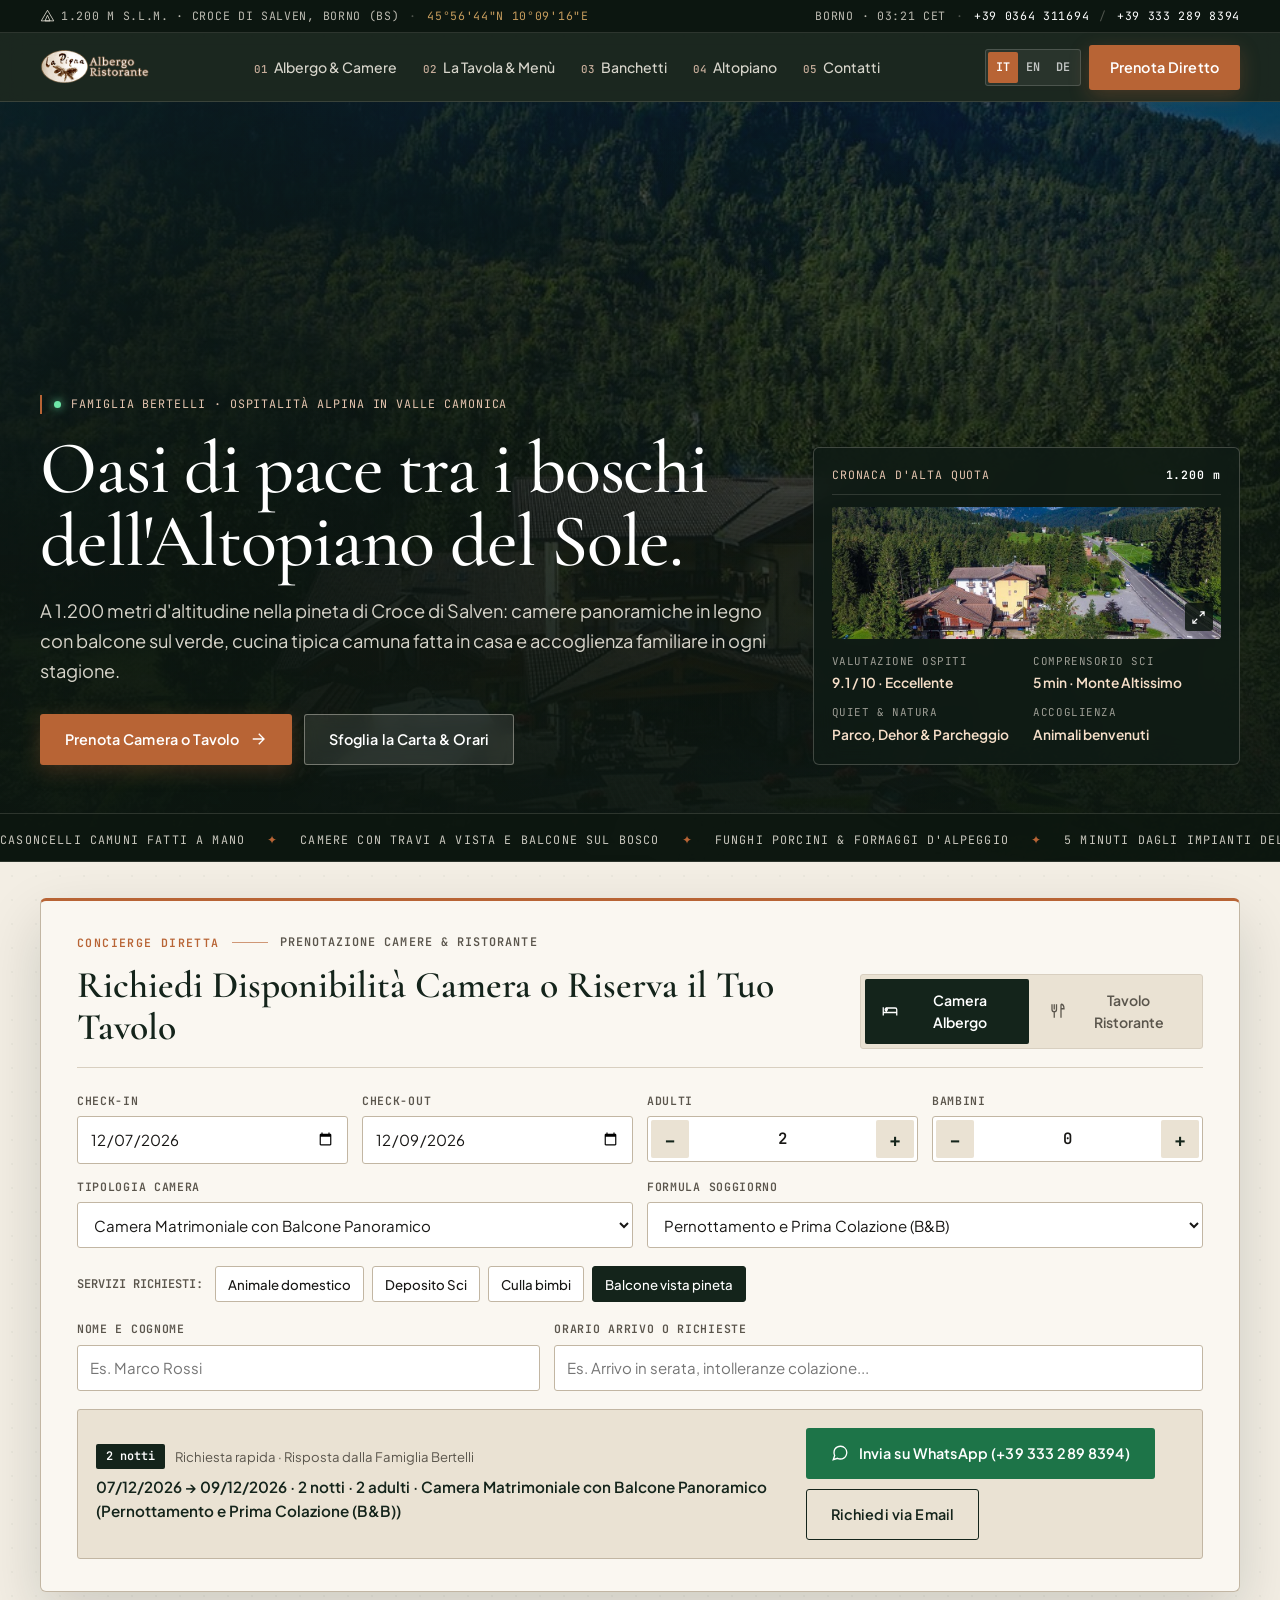
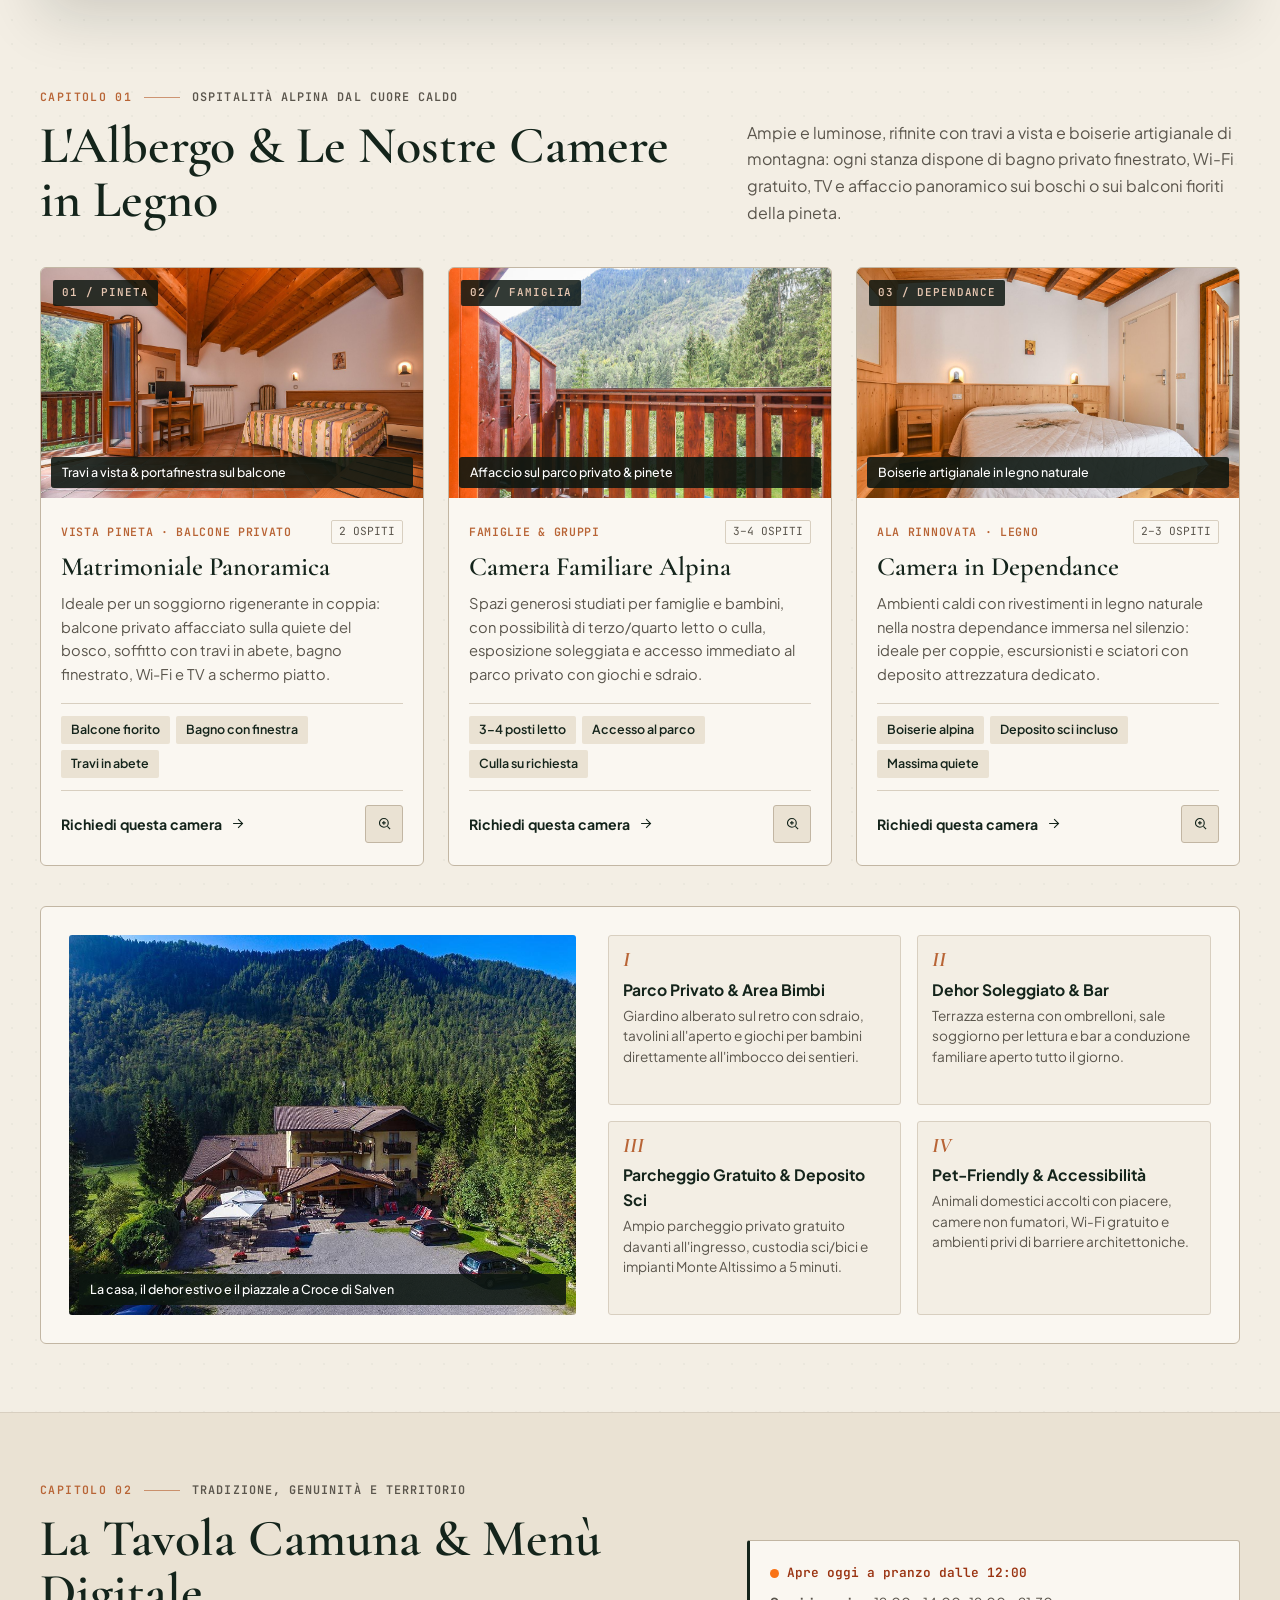
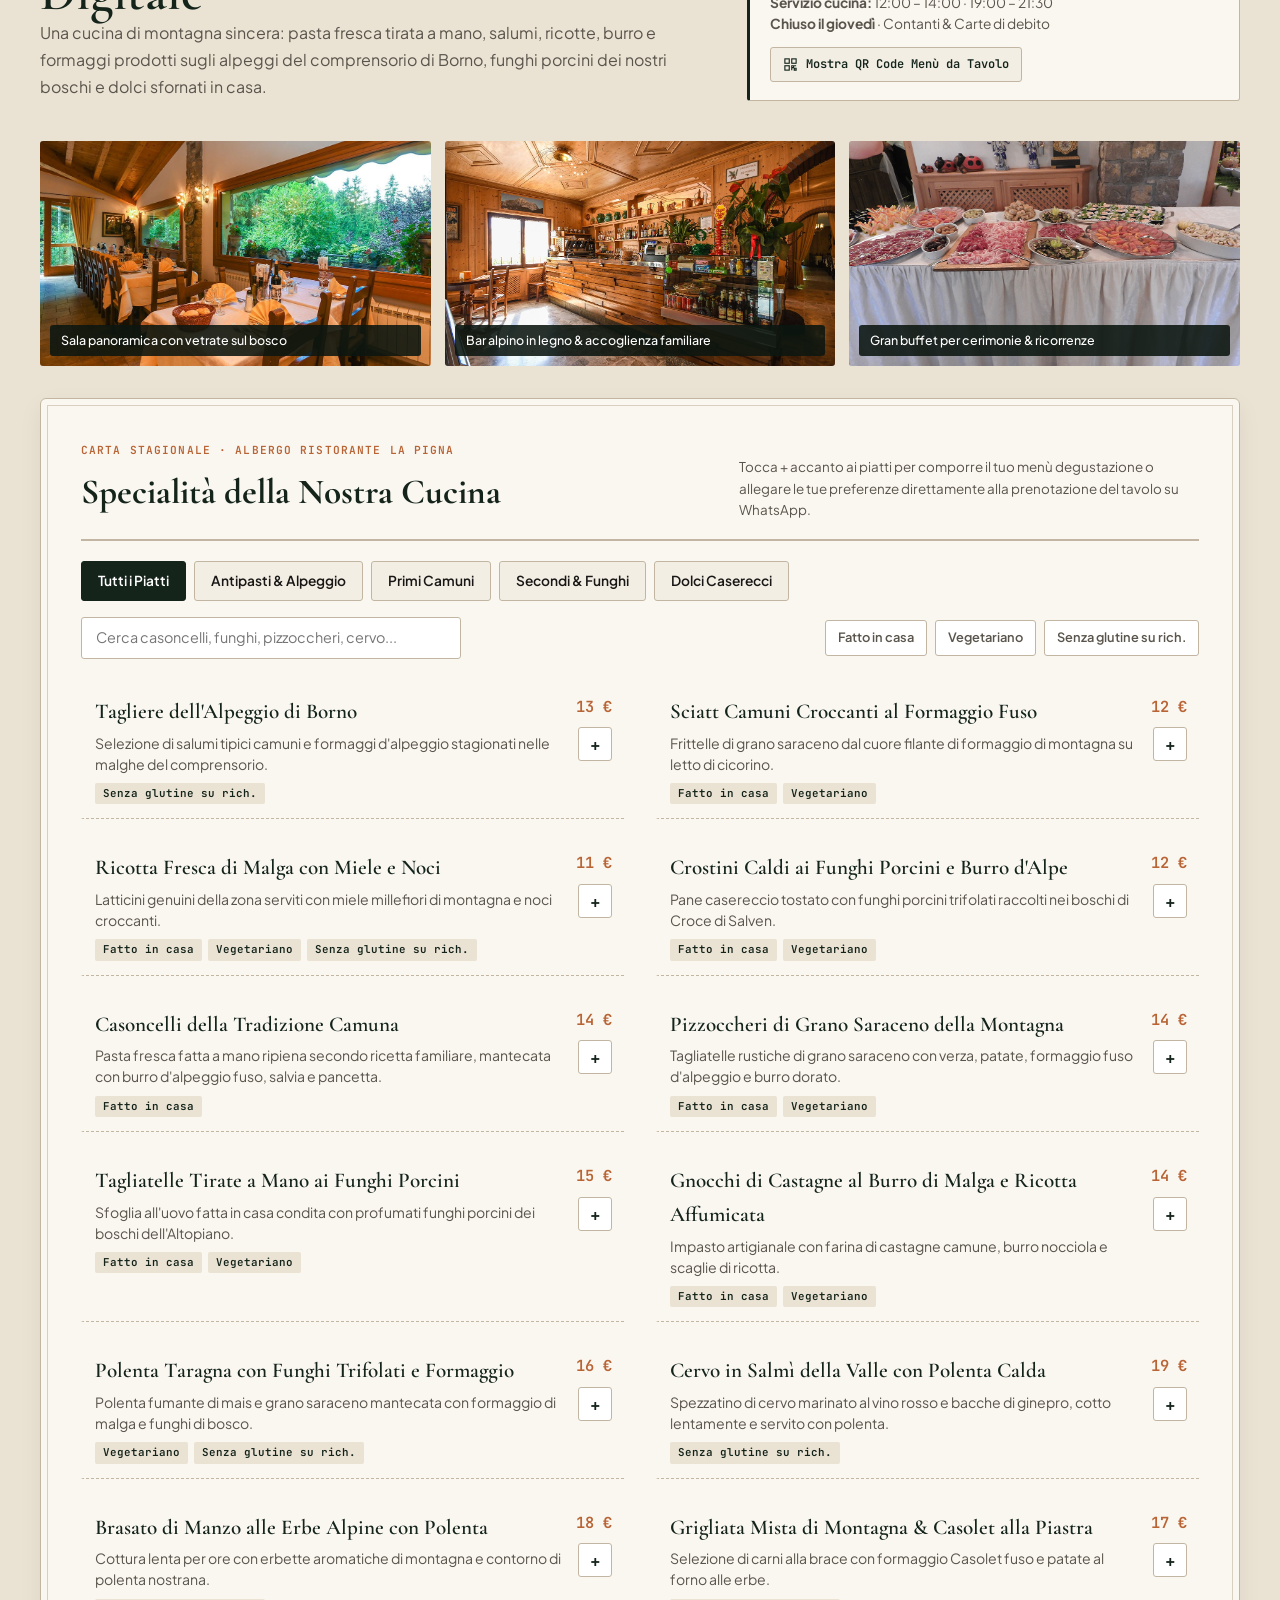
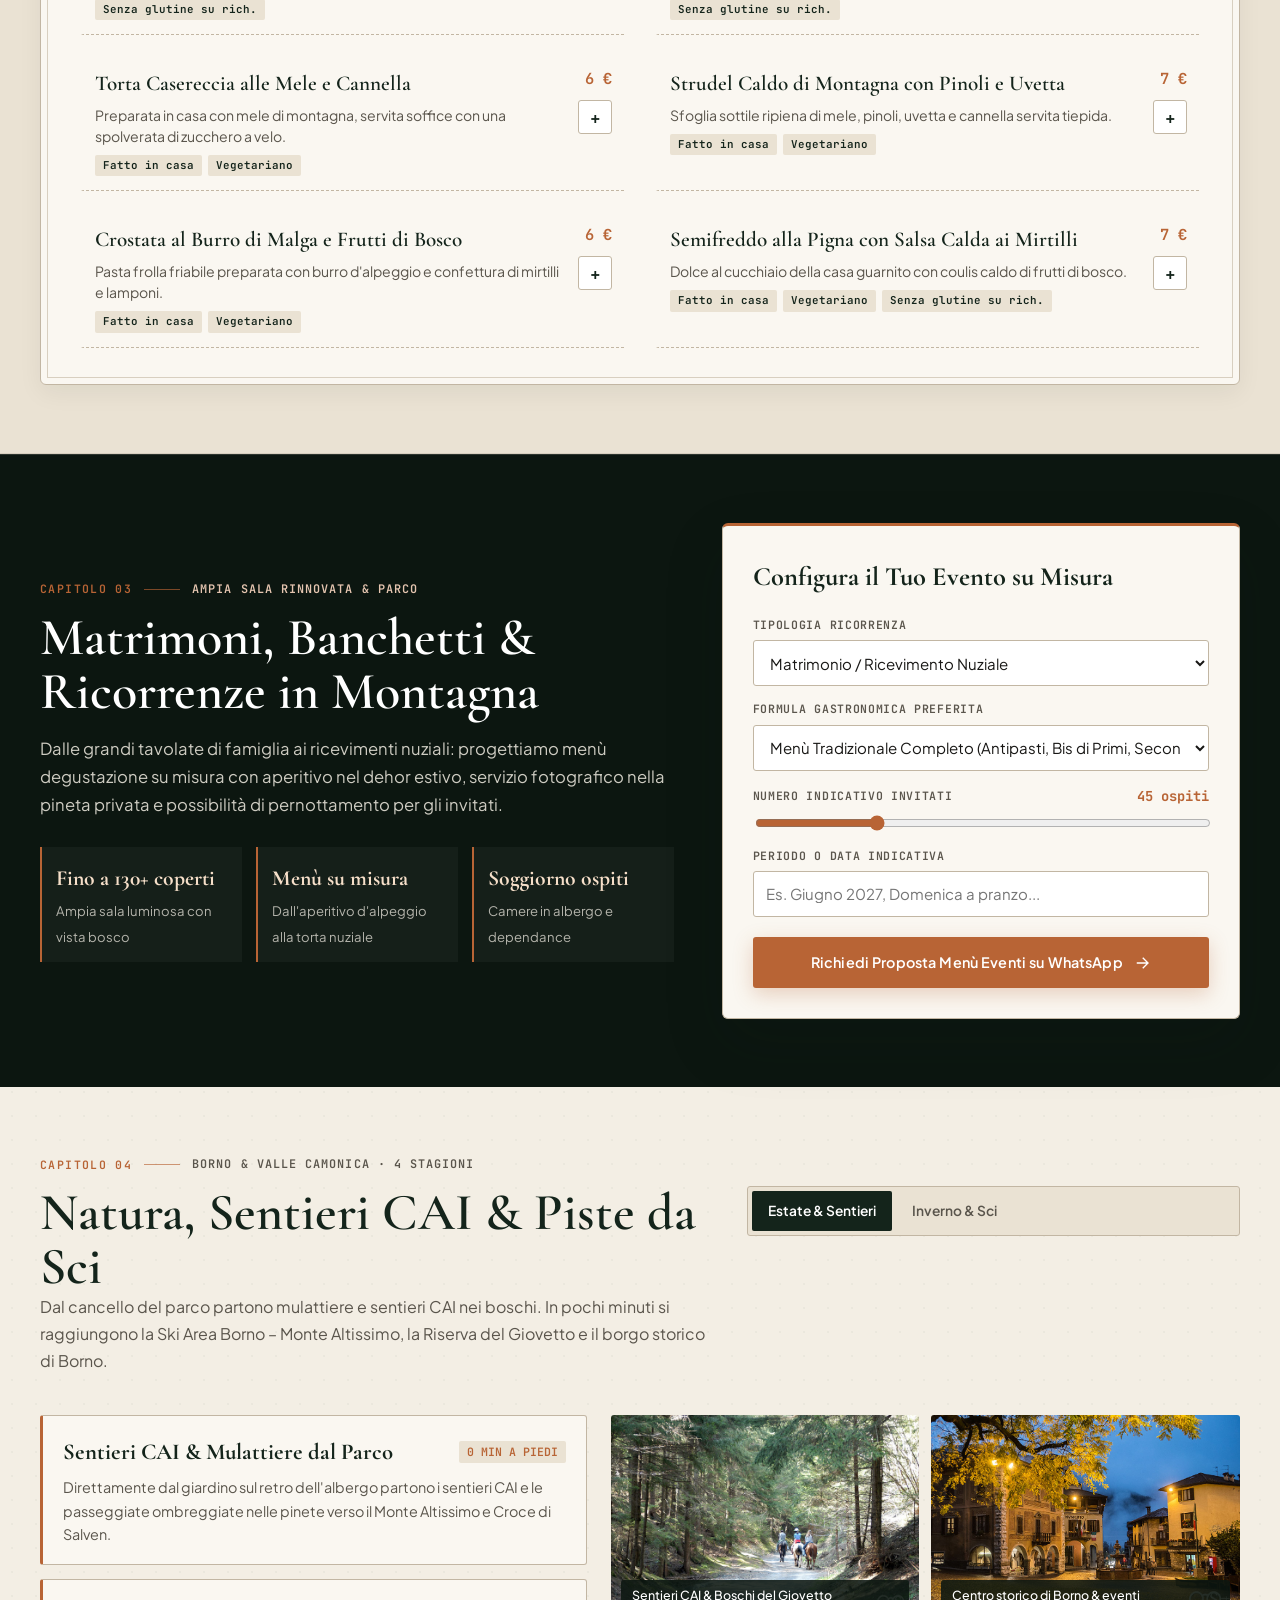
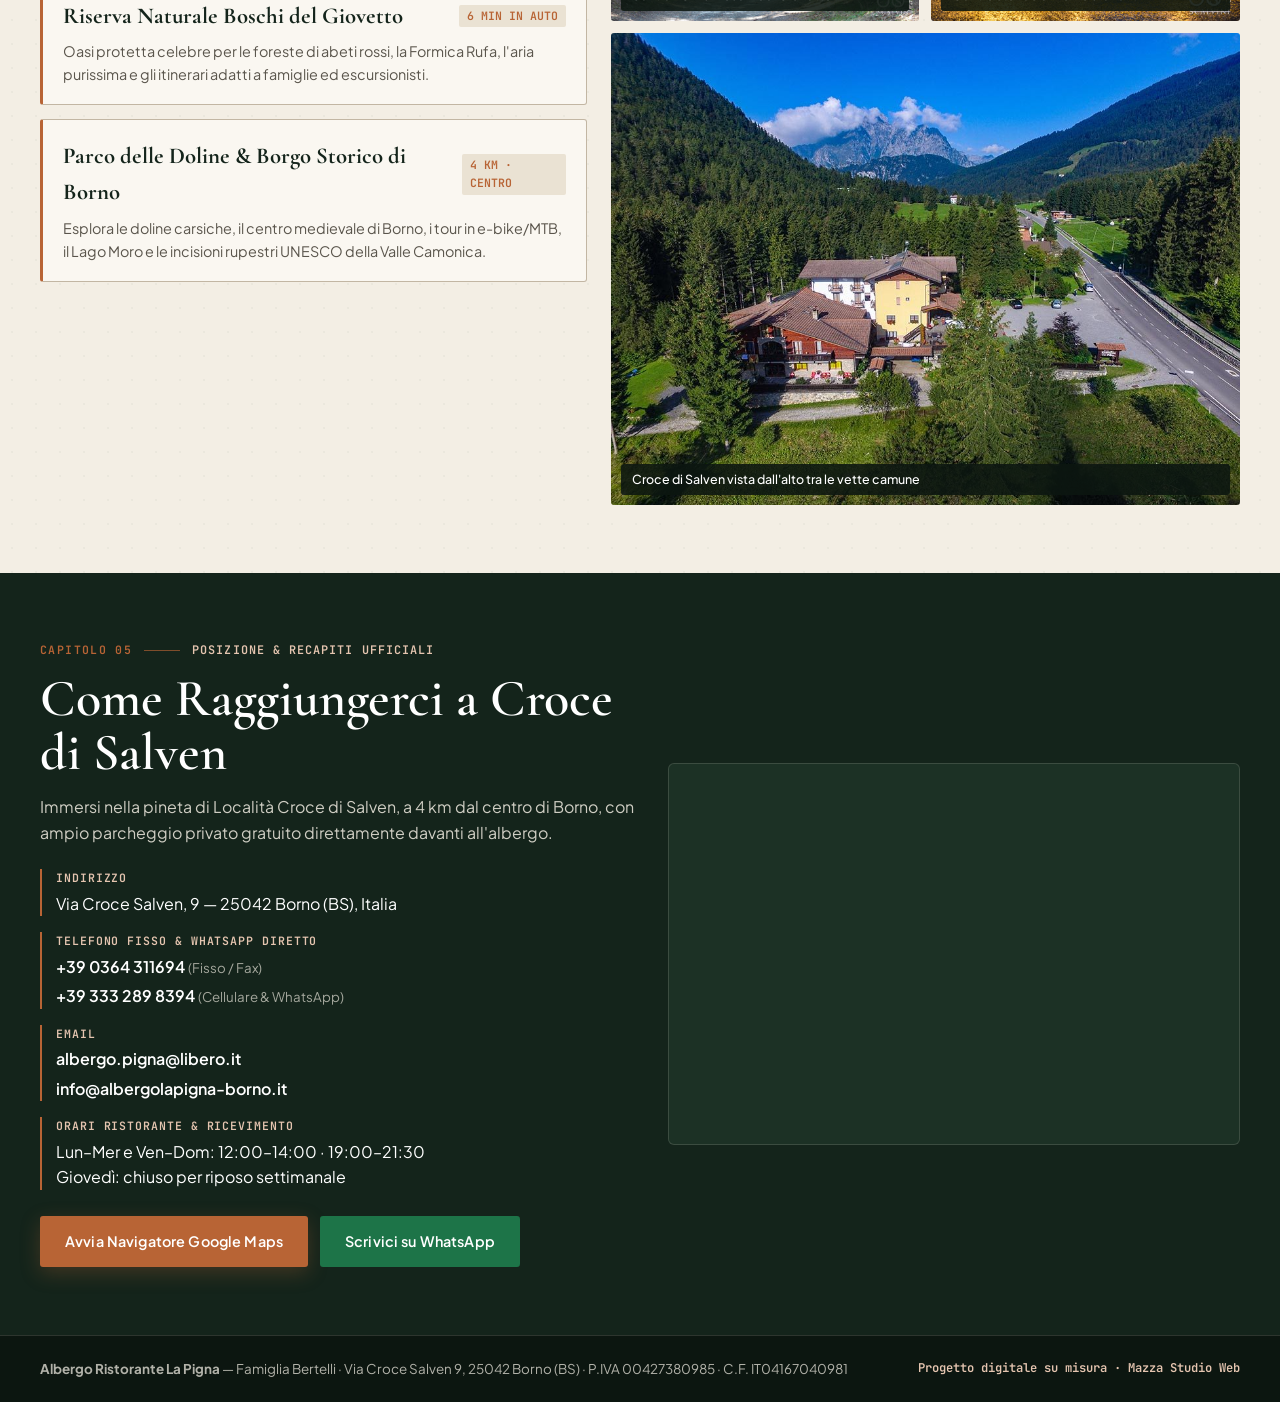
==== commit 4a9a2605: "Remove zero-commission wording from booking CTAs and copy" ====
--- a/albergo-la-pigna/index.html
+++ b/albergo-la-pigna/index.html
@@ -6,7 +6,7 @@
   <meta name="theme-color" content="#0F1C15">
   <link rel="icon" href="assets/logo.png" type="image/png">
   <title>Albergo Ristorante La Pigna — Croce di Salven, Borno (BS) · 1.200 m</title>
-  <meta name="description" content="Albergo Ristorante La Pigna a 1.200 m sull'Altopiano del Sole, Borno (Valle Camonica). Camere panoramiche in legno, cucina tipica camuna, menù digitale interattivo e prenotazioni dirette senza commissioni.">
+  <meta name="description" content="Albergo Ristorante La Pigna a 1.200 m sull'Altopiano del Sole, Borno (Valle Camonica). Camere panoramiche in legno, cucina tipica camuna, menù digitale interattivo e prenotazione camere e tavoli.">
   <link rel="preconnect" href="https://fonts.googleapis.com">
   <link rel="preconnect" href="https://fonts.gstatic.com" crossorigin>
   <link href="https://fonts.googleapis.com/css2?family=Cormorant+Garamond:ital,wght@0,400;0,500;0,600;0,700;1,400;1,600&family=JetBrains+Mono:wght@400;500;600&family=Plus+Jakarta+Sans:wght@400;500;600;700&display=swap" rel="stylesheet">
@@ -133,12 +133,12 @@
           </h1>
 
           <p class="hero-subtitle" data-i18n="hero_sub">
-            A 1.200 metri d'altitudine nella pineta di Croce di Salven: camere panoramiche in legno con balcone sul verde, cucina tipica camuna fatta in casa e contatto diretto con la famiglia senza commissioni.
+            A 1.200 metri d'altitudine nella pineta di Croce di Salven: camere panoramiche in legno con balcone sul verde, cucina tipica camuna fatta in casa e accoglienza familiare in ogni stagione.
           </p>
 
           <div class="hero-ctas">
             <a href="#prenota" class="btn btn-copper btn-lg" data-magnetic>
-              <span data-i18n="hero_cta_book">Prenota Diretto · Zero Commissioni</span>
+              <span data-i18n="hero_cta_book">Prenota Camera o Tavolo</span>
               <svg class="icon-sm" viewBox="0 0 24 24" fill="none" stroke="currentColor" stroke-width="1.8"><path d="M5 12h14M13 5l7 7-7 7"/></svg>
             </a>
             <a href="#ristorante" class="btn btn-glass btn-lg" data-magnetic>
@@ -188,7 +188,7 @@
           <span>FUNGHI PORCINI &amp; FORMAGGI D'ALPEGGIO</span><span class="sep">✦</span>
           <span>5 MINUTI DAGLI IMPIANTI DEL MONTE ALTISSIMO</span><span class="sep">✦</span>
           <span>SALA BANCHETTI &amp; PARCO PRIVATO</span><span class="sep">✦</span>
-          <span>PRENOTAZIONE DIRETTA SENZA INTERMEDIARI</span><span class="sep">✦</span>
+          <span>OSPITALITÀ FAMILIARE A 1.200 METRI D'ALTITUDINE</span><span class="sep">✦</span>
           <span>CASONCELLI CAMUNI FATTI A MANO</span><span class="sep">✦</span>
           <span>CAMERE CON TRAVI A VISTA E BALCONE SUL BOSCO</span><span class="sep">✦</span>
           <span>FUNGHI PORCINI &amp; FORMAGGI D'ALPEGGIO</span><span class="sep">✦</span>
@@ -205,7 +205,7 @@
               <div class="chapter-meta">
                 <span class="chapter-num">CONCIERGE DIRETTA</span>
                 <span class="chapter-line"></span>
-                <span class="eyebrow" data-i18n="book_eyebrow">Contatto Diretto Senza Intermediari</span>
+                <span class="eyebrow" data-i18n="book_eyebrow">Prenotazione Camere &amp; Ristorante</span>
               </div>
               <h2 class="booking-title" data-i18n="book_title">Richiedi Disponibilità Camera o Riserva il Tuo Tavolo</h2>
             </div>
@@ -304,7 +304,7 @@
                 <div class="preview-info">
                   <div class="preview-meta">
                     <span class="nights-pill" id="nightsBadge">2 notti</span>
-                    <span class="preview-note" data-i18n="preview_note">Tariffa diretta garantita · Risposta rapida dalla Famiglia Bertelli</span>
+                    <span class="preview-note" data-i18n="preview_note">Richiesta rapida · Risposta dalla Famiglia Bertelli</span>
                   </div>
                   <p class="preview-text" id="roomSummaryText"></p>
                 </div>
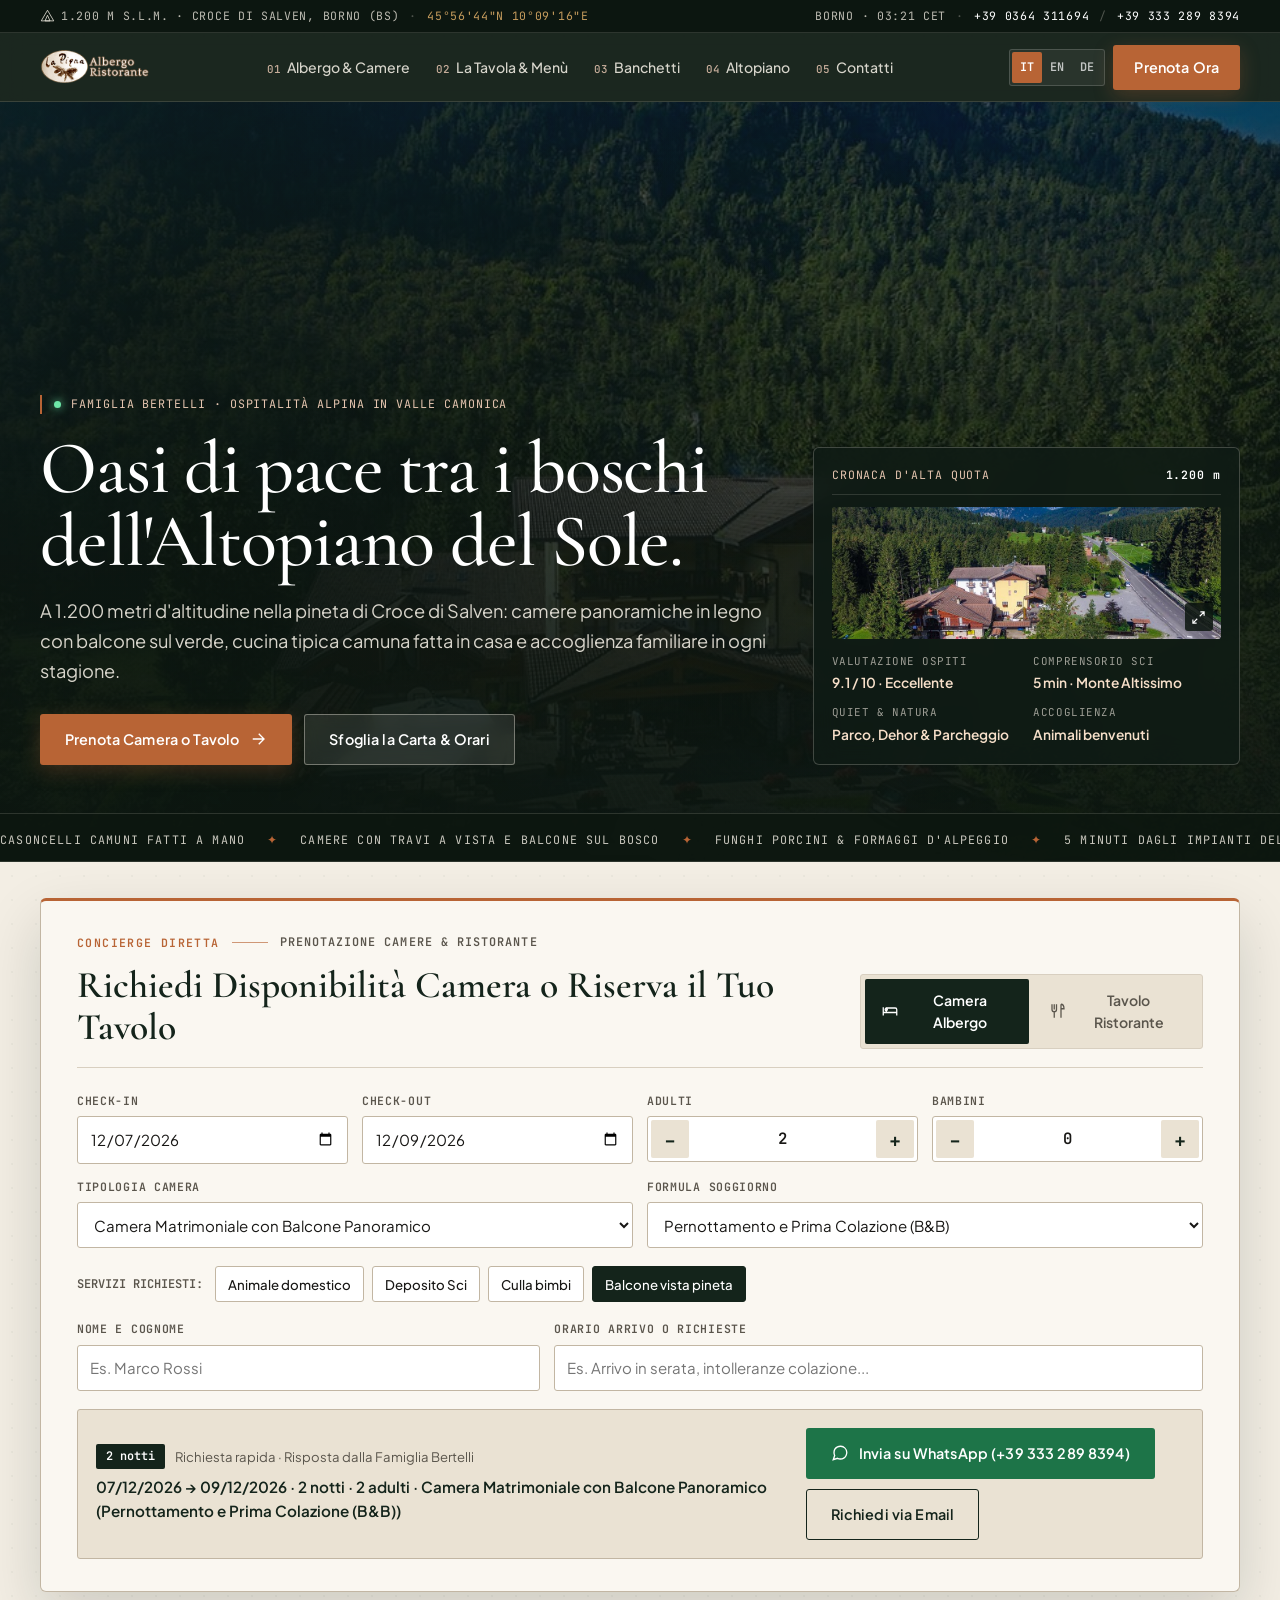
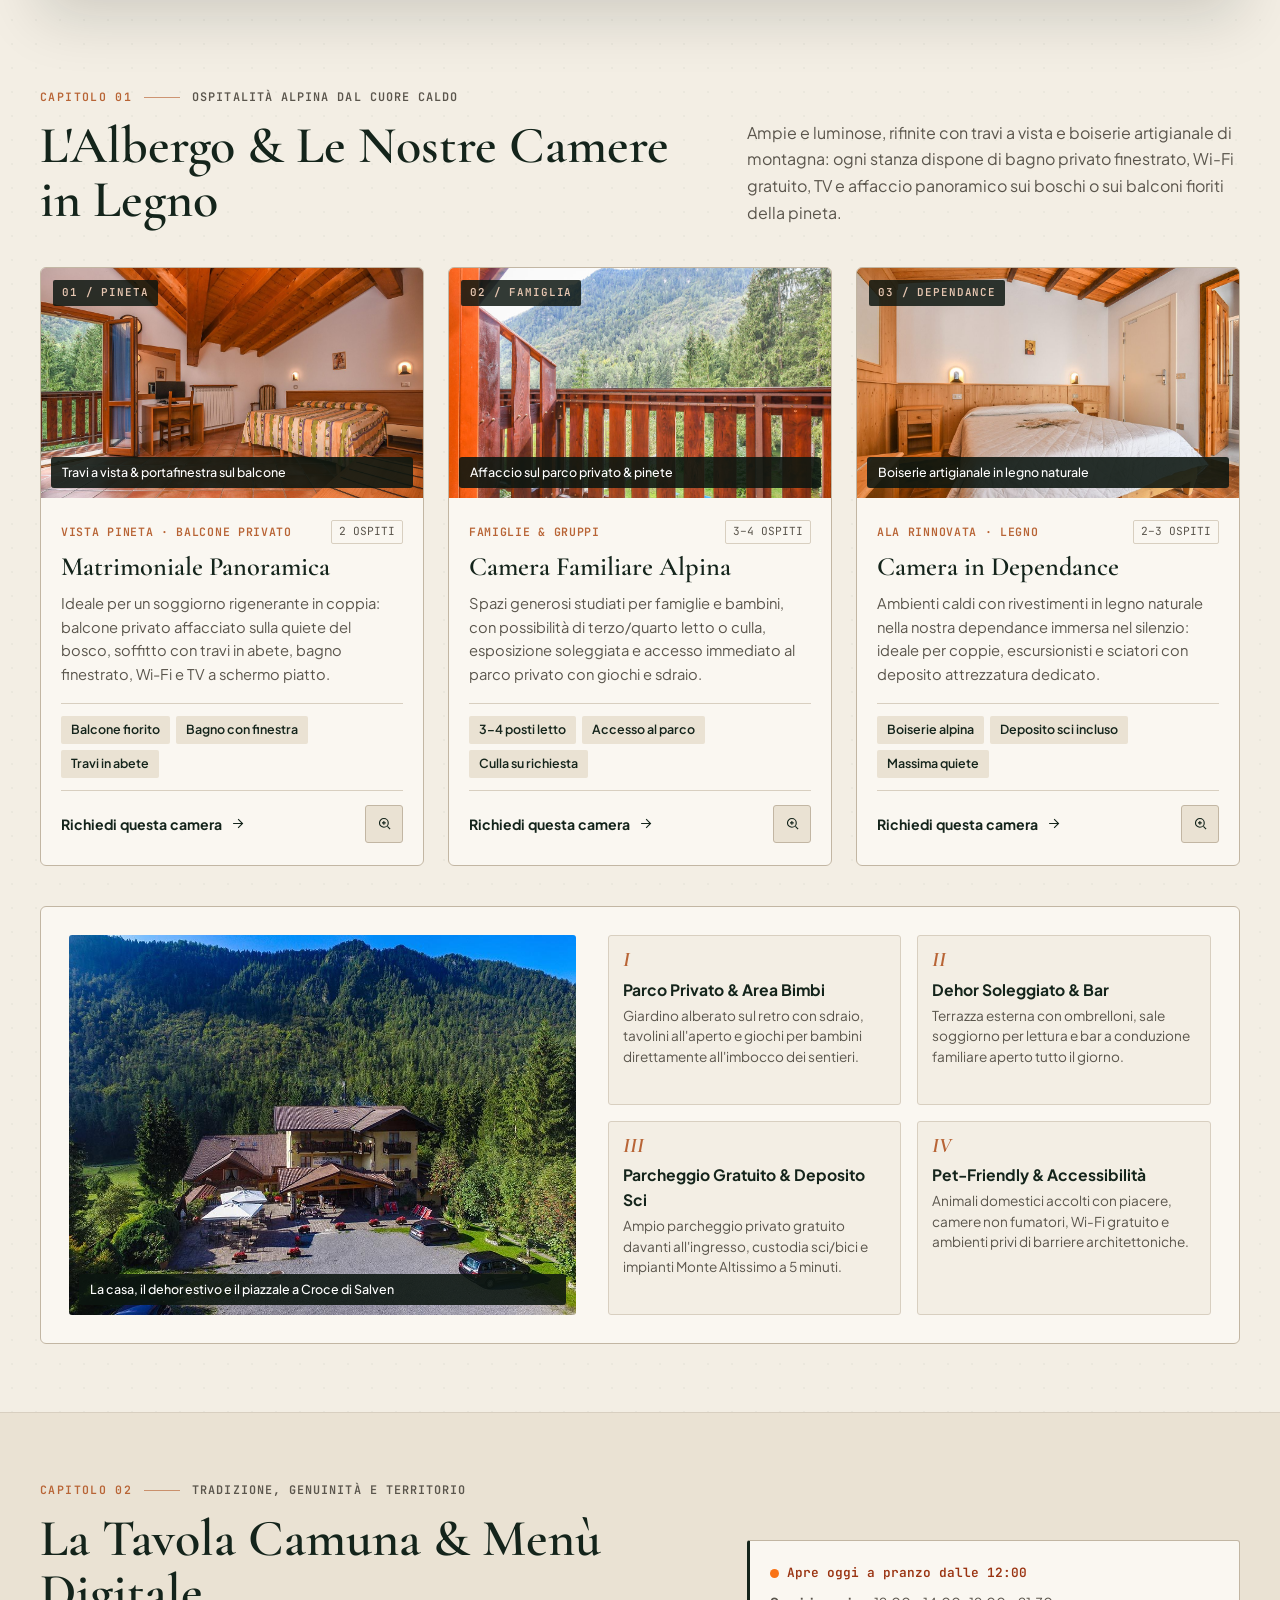
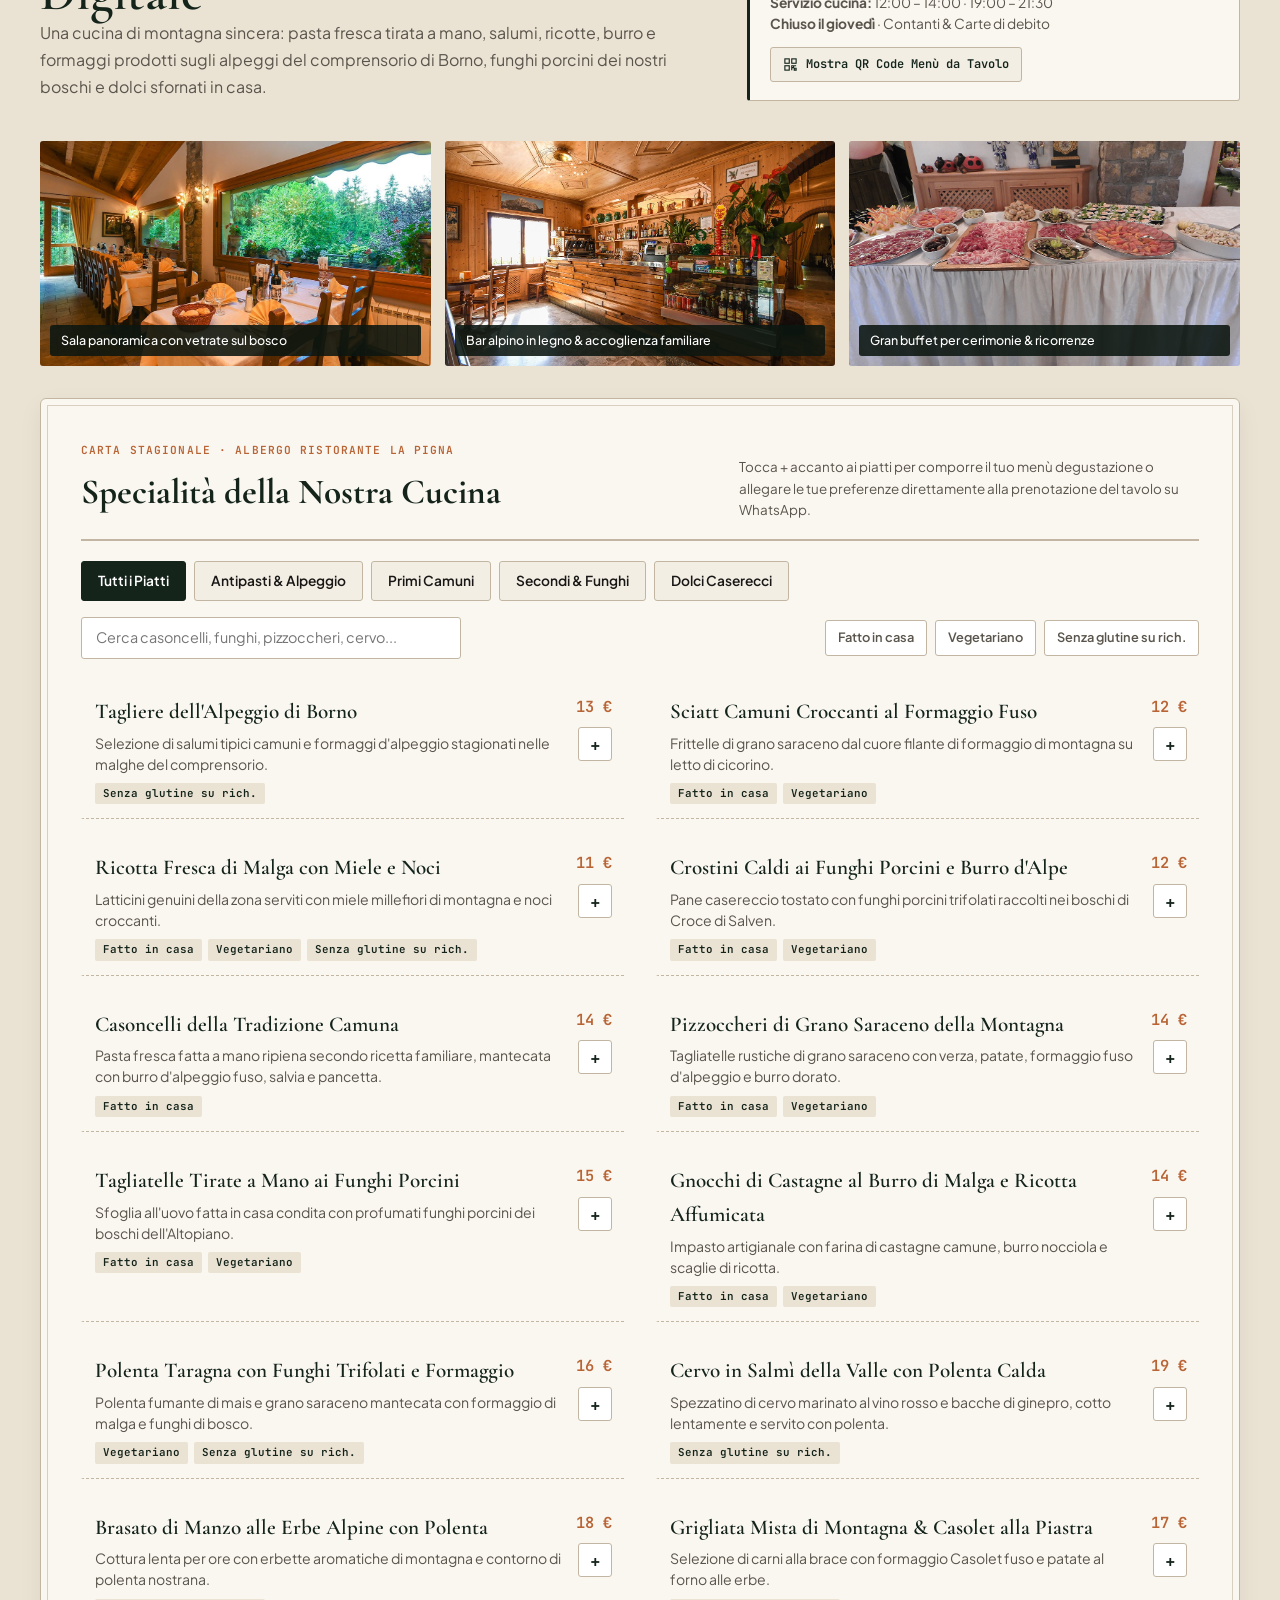
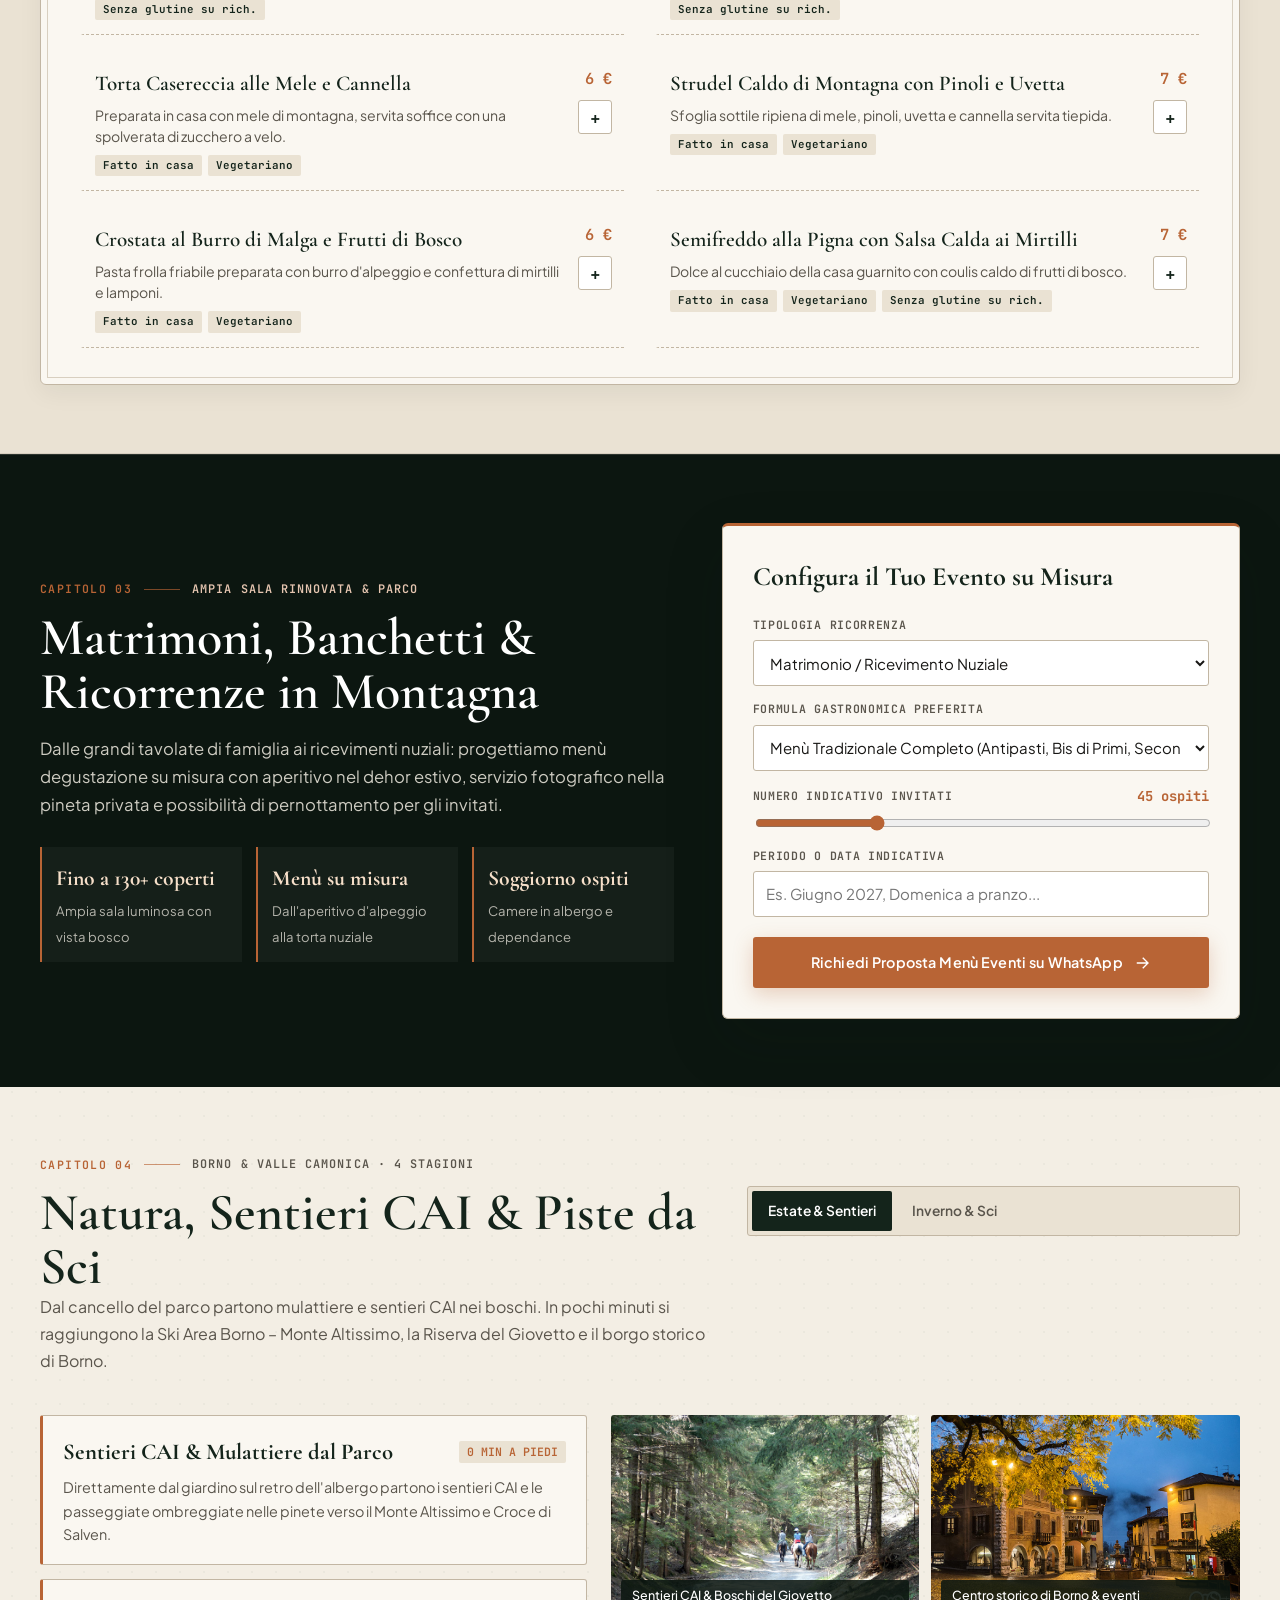
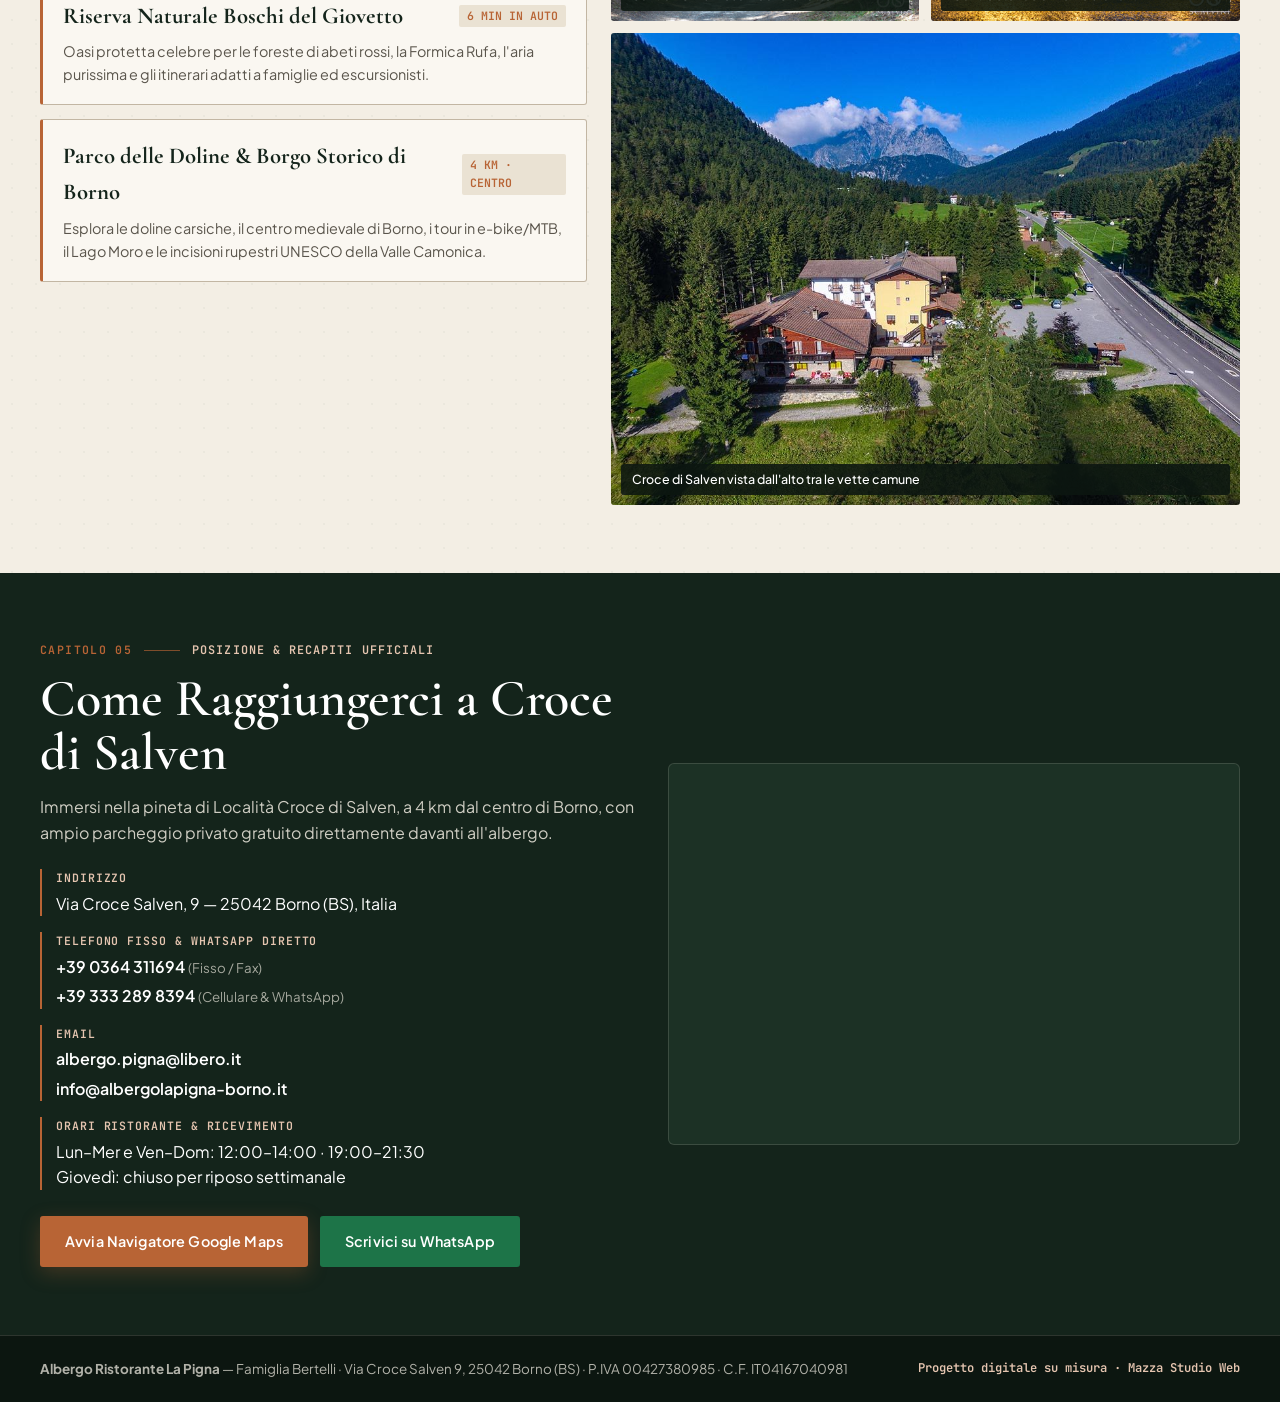
==== commit 9c8313d0: "Add v=4 cache busting to CSS/JS and change Prenota Diretto to Prenota Ora" ====
--- a/albergo-la-pigna/index.html
+++ b/albergo-la-pigna/index.html
@@ -10,7 +10,7 @@
   <link rel="preconnect" href="https://fonts.googleapis.com">
   <link rel="preconnect" href="https://fonts.gstatic.com" crossorigin>
   <link href="https://fonts.googleapis.com/css2?family=Cormorant+Garamond:ital,wght@0,400;0,500;0,600;0,700;1,400;1,600&family=JetBrains+Mono:wght@400;500;600&family=Plus+Jakarta+Sans:wght@400;500;600;700&display=swap" rel="stylesheet">
-  <link rel="stylesheet" href="style.css">
+  <link rel="stylesheet" href="style.css?v=4">
 </head>
 <body>
   <!-- Scroll Progress Filament -->
@@ -81,7 +81,7 @@
         </div>
 
         <a href="#prenota" class="btn btn-copper header-cta" data-magnetic data-i18n="nav_book">
-          <span>Prenota Diretto</span>
+          <span>Prenota Ora</span>
         </a>
 
         <button type="button" class="menu-toggle" id="menuToggle" aria-expanded="false" aria-controls="mobileDrawer" aria-label="Apri menu">
@@ -97,7 +97,7 @@
         <a href="#ristorante" class="drawer-link"><span class="drawer-idx">02</span> <span data-i18n="nav_menu">La Tavola &amp; Menù</span></a>
         <a href="#banchetti" class="drawer-link"><span class="drawer-idx">03</span> <span data-i18n="nav_events">Matrimoni &amp; Banchetti</span></a>
         <a href="#dintorni" class="drawer-link"><span class="drawer-idx">04</span> <span data-i18n="nav_area">Altopiano &amp; Stagioni</span></a>
-        <a href="#prenota" class="drawer-link"><span class="drawer-idx">05</span> <span data-i18n="nav_book">Prenota Diretto</span></a>
+        <a href="#prenota" class="drawer-link"><span class="drawer-idx">05</span> <span data-i18n="nav_book">Prenota Ora</span></a>
         <a href="#contatti" class="drawer-link"><span class="drawer-idx">06</span> <span data-i18n="nav_contact">Contatti &amp; Mappa</span></a>
         <div class="drawer-phones">
           <a href="tel:+390364311694" class="drawer-phone-link">
@@ -865,7 +865,7 @@
     </a>
     <a href="#prenota" class="sticky-act sticky-act-primary">
       <svg class="icon-sm" viewBox="0 0 24 24" fill="none" stroke="currentColor" stroke-width="1.8"><path d="M8 2v4M16 2v4M3 10h18M5 4h14a2 2 0 0 1 2 2v14a2 2 0 0 1-2 2H5a2 2 0 0 1-2-2V6a2 2 0 0 1 2-2z"/></svg>
-      <small data-i18n="st_book">Prenota Diretto</small>
+      <small data-i18n="st_book">Prenota Ora</small>
     </a>
   </div>
 
@@ -892,6 +892,6 @@
     <button type="button" class="lb-nav lb-next" id="lbNext" aria-label="Foto successiva">›</button>
   </div>
 
-  <script src="app.js"></script>
+  <script src="app.js?v=4"></script>
 </body>
 </html>
